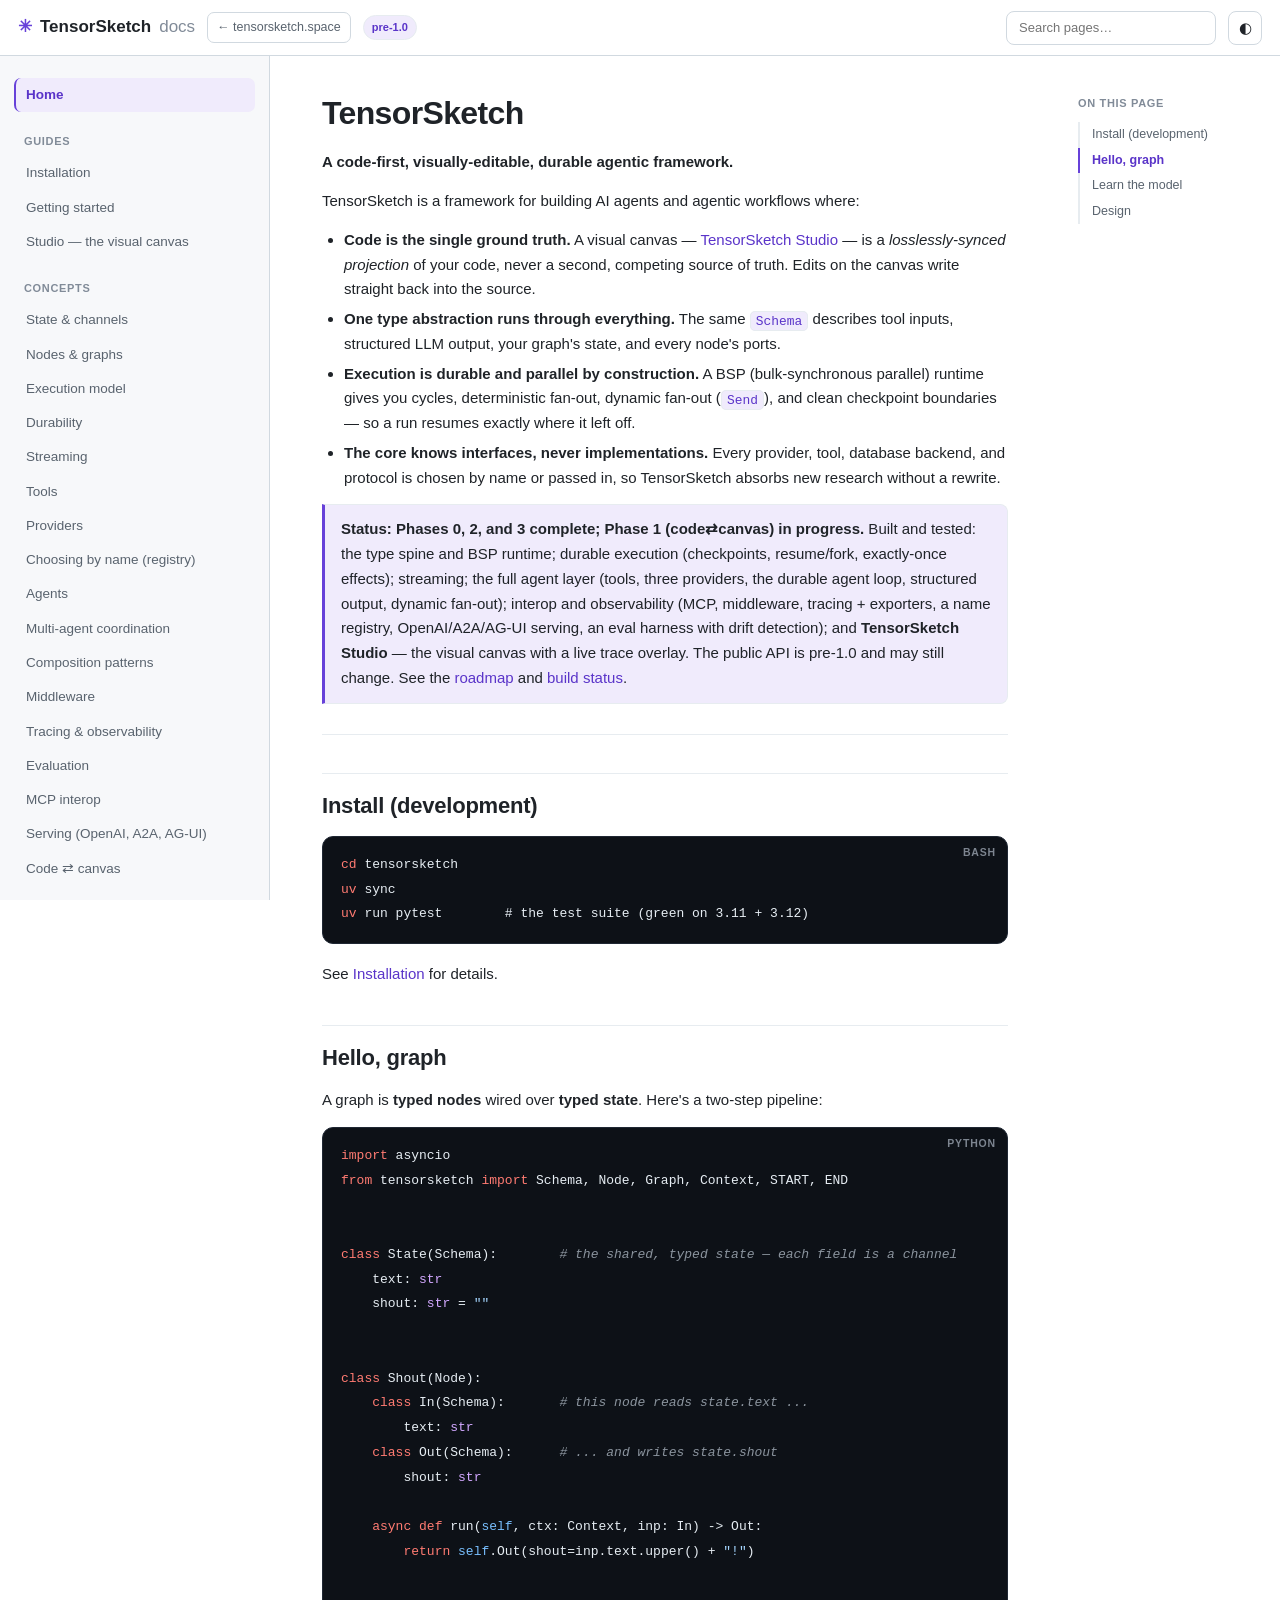
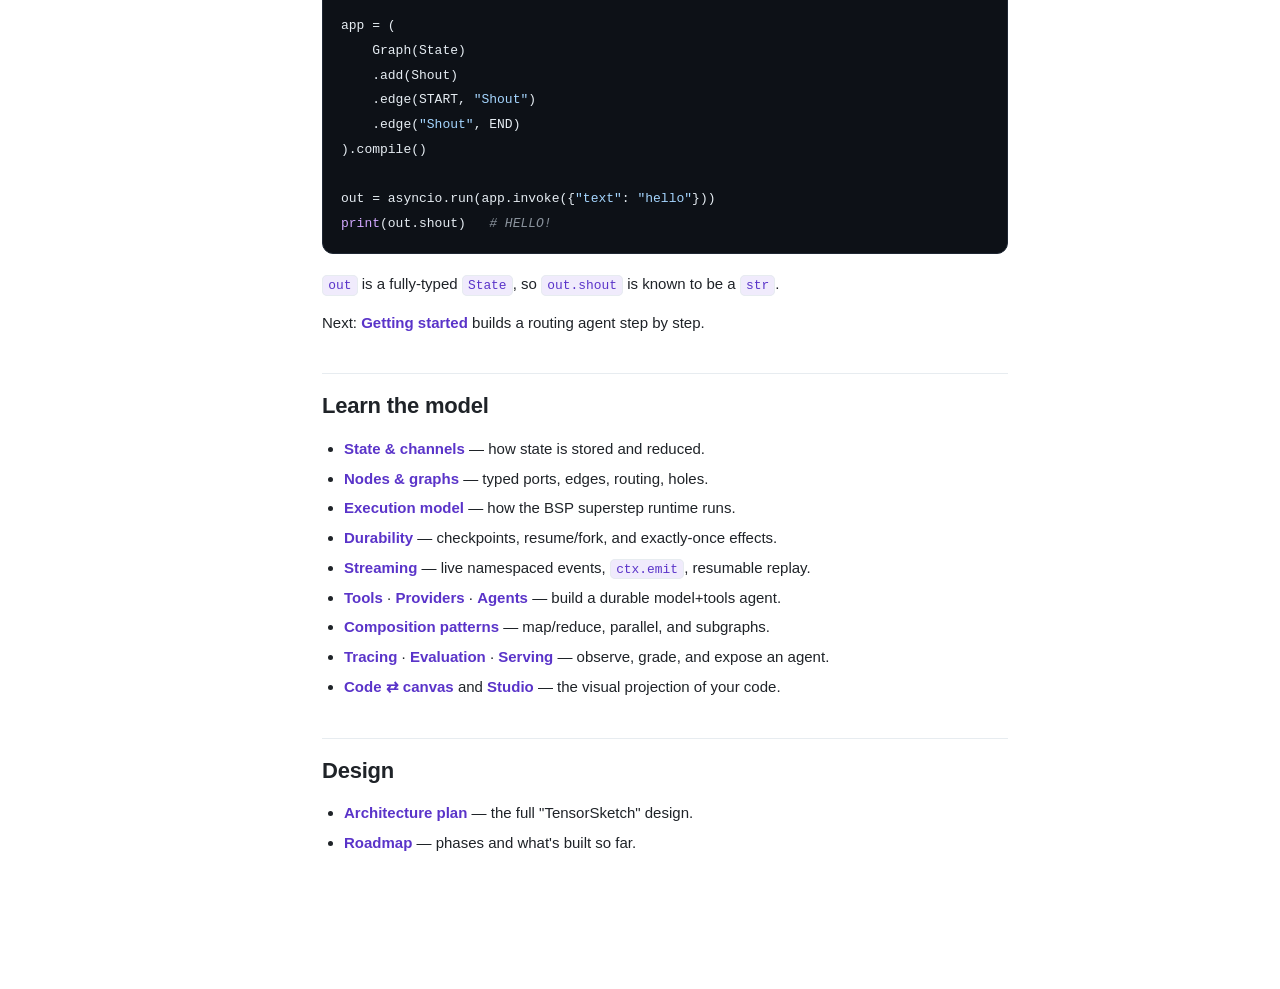
==== docs/index.html @ 0a1cb315 "Initial site for tensorsketch.space Static HTML/CSS/JS site (no build, no backend). Pages: - /      " ====
<!doctype html>
<html lang="en" data-theme="light">
<head>
<meta charset="utf-8">
<meta name="viewport" content="width=device-width, initial-scale=1">
<title>TensorSketch — Documentation</title>
<style>
:root{
  --bg:#ffffff; --fg:#1f2328; --muted:#59636e; --faint:#818b98;
  --border:#d1d9e0; --border-soft:#e7ecf0; --sidebar:#f7f8fa; --hover:#eef1f4;
  --accent:#6741d9; --accent-soft:#f0ebfc; --accent-ink:#5a34c9;
  --code-bg:#0d1117; --code-fg:#e6edf3; --sh:0 1px 2px rgba(31,35,40,.06);
  --k:#ff7b72; --s:#a5d6ff; --c:#8b949e; --n:#79c0ff; --b:#d2a8ff; --f:#d2a8ff; --p:#7ee787;
}
html[data-theme=dark]{
  --bg:#0d1117; --fg:#e6edf3; --muted:#9198a1; --faint:#7d8590;
  --border:#30363d; --border-soft:#21262d; --sidebar:#0b0e13; --hover:#161b22;
  --accent:#a371f7; --accent-soft:#1c1630; --accent-ink:#b587f7; --sh:none;
}
*{box-sizing:border-box}
html{scroll-behavior:smooth}
body{margin:0;background:var(--bg);color:var(--fg);
  font:15px/1.65 -apple-system,BlinkMacSystemFont,"Segoe UI",Roboto,Inter,Helvetica,Arial,sans-serif;
  -webkit-font-smoothing:antialiased}
a{color:var(--accent-ink);text-decoration:none}
a:hover{text-decoration:underline}

.topbar{position:sticky;top:0;z-index:30;display:flex;align-items:center;gap:12px;
  height:56px;padding:0 18px;background:var(--bg);border-bottom:1px solid var(--border)}
.brand{display:flex;align-items:center;gap:8px;font-weight:700;font-size:17px;color:var(--fg)}
.brand:hover{text-decoration:none}
.brand .logo{color:var(--accent)}
.brand-sub{color:var(--faint);font-weight:500}
.pill{font-size:11px;font-weight:600;color:var(--accent-ink);background:var(--accent-soft);
  border:1px solid var(--border-soft);padding:2px 8px;border-radius:999px}
.spacer{flex:1}
.search{width:210px;max-width:38vw;height:34px;padding:0 12px;border:1px solid var(--border);
  border-radius:8px;background:var(--bg);color:var(--fg);font-size:13px}
.search:focus{outline:none;border-color:var(--accent);box-shadow:0 0 0 3px var(--accent-soft)}
.theme,.menu{height:34px;min-width:34px;border:1px solid var(--border);border-radius:8px;
  background:var(--bg);color:var(--fg);cursor:pointer;font-size:15px}
.menu{display:none}

.layout{display:grid;grid-template-columns:270px minmax(0,1fr) 220px;
  max-width:1400px;margin:0 auto;align-items:start}
.sidebar{position:sticky;top:56px;height:calc(100vh - 56px);overflow-y:auto;
  padding:22px 14px 60px;background:var(--sidebar);border-right:1px solid var(--border)}
.nav-section{font-size:11px;font-weight:700;letter-spacing:.06em;text-transform:uppercase;
  color:var(--faint);margin:20px 10px 6px}
.nav-section:first-child{margin-top:0}
.nav-link{display:block;padding:6px 10px;border-radius:7px;color:var(--muted);
  font-size:13.5px;border-left:2px solid transparent}
.nav-link:hover{background:var(--hover);color:var(--fg);text-decoration:none}
.nav-link.active{background:var(--accent-soft);color:var(--accent-ink);font-weight:600;
  border-left-color:var(--accent)}
.nav-link.hidden{display:none}

.content{padding:38px 52px 120px;min-width:0}
.page{display:none;max-width:760px}
.page.active{display:block;animation:fade .18s ease}
@keyframes fade{from{opacity:0;transform:translateY(4px)}to{opacity:1;transform:none}}

h1{font-size:32px;line-height:1.2;letter-spacing:-.02em;margin:0 0 18px;font-weight:750}
h2{font-size:22px;margin:38px 0 12px;padding-top:14px;border-top:1px solid var(--border-soft);
  letter-spacing:-.01em;font-weight:700}
h3{font-size:17px;margin:26px 0 8px;font-weight:650}
h4{font-size:15px;margin:20px 0 6px;color:var(--muted)}
p{margin:0 0 14px}
strong{font-weight:650}
hr{border:none;border-top:1px solid var(--border-soft);margin:30px 0}
ul,ol{margin:0 0 14px;padding-left:22px}
li{margin:5px 0}
li>ul,li>ol{margin:5px 0}

:not(pre)>code{font-family:ui-monospace,SFMono-Regular,"SF Mono",Menlo,Consolas,monospace;
  font-size:.86em;background:var(--accent-soft);color:var(--accent-ink);
  padding:.12em .4em;border-radius:5px;border:1px solid var(--border-soft)}
html[data-theme=dark] :not(pre)>code{background:#1a2230;color:#c7d2fe;border-color:#30363d}

.code{position:relative;margin:0 0 18px}
.code::before{content:attr(data-lang);position:absolute;top:8px;right:12px;font-size:10.5px;
  letter-spacing:.08em;text-transform:uppercase;color:#7d8590;font-weight:600}
.code .copy{position:absolute;top:8px;right:58px;font-size:11px;color:#adbac7;background:#1c2430;
  border:1px solid #30363d;border-radius:6px;padding:3px 9px;cursor:pointer;opacity:0;transition:.15s}
.code:hover .copy{opacity:1}
.code .copy:hover{background:#26303c;color:#fff}
.code .copy.done{color:#7ee787;border-color:#238636}
pre{margin:0;background:var(--code-bg);border:1px solid #1f2733;border-radius:11px;
  padding:16px 18px;overflow:auto}
pre code{font-family:ui-monospace,SFMono-Regular,"SF Mono",Menlo,Consolas,monospace;
  font-size:13px;line-height:1.6;color:var(--code-fg)}
.tok-k{color:var(--k)}.tok-s{color:var(--s)}.tok-c{color:var(--c);font-style:italic}
.tok-n{color:var(--n)}.tok-b{color:var(--b)}.tok-f{color:var(--f)}.tok-d{color:var(--b)}
.tok-o{color:#ff7b72}.tok-cons{color:var(--n)}.tok-p{color:var(--p)}

blockquote{margin:0 0 18px;padding:12px 16px;background:var(--accent-soft);
  border:1px solid var(--border-soft);border-left:3px solid var(--accent);border-radius:0 8px 8px 0;
  color:var(--fg)}
blockquote p{margin:0}

.table-wrap{overflow-x:auto;margin:0 0 18px}
table{border-collapse:collapse;width:100%;font-size:13.5px}
th,td{border:1px solid var(--border);padding:8px 12px;text-align:left;vertical-align:top}
th{background:var(--sidebar);font-weight:650}
tbody tr:nth-child(even){background:var(--border-soft)}

figure{margin:0 0 18px}
figure img{max-width:100%;border:1px solid var(--border);border-radius:10px;box-shadow:var(--sh)}
.img-todo{display:flex;align-items:center;justify-content:center;height:150px;color:var(--faint);
  background:var(--sidebar);border:1px dashed var(--border);border-radius:10px;font-size:13px}

.toc{position:sticky;top:56px;height:calc(100vh - 56px);overflow-y:auto;padding:38px 18px 60px}
.toc-title{font-size:11px;font-weight:700;letter-spacing:.06em;text-transform:uppercase;
  color:var(--faint);margin-bottom:10px}
.toc a{display:block;padding:4px 0 4px 12px;color:var(--muted);font-size:12.5px;
  border-left:2px solid var(--border-soft);line-height:1.4}
.toc a.sub{padding-left:24px}
.toc a:hover{color:var(--fg);text-decoration:none}
.toc a.active{color:var(--accent-ink);border-left-color:var(--accent);font-weight:600}
.toc:empty::before{content:""}

.scrim{display:none;position:fixed;inset:56px 0 0;background:rgba(0,0,0,.35);z-index:20}

@media(max-width:1180px){.layout{grid-template-columns:250px minmax(0,1fr)}.toc{display:none}}
@media(max-width:820px){
  .layout{grid-template-columns:1fr}
  .menu{display:block}.search{width:150px}
  .sidebar{position:fixed;top:56px;left:0;width:280px;z-index:25;transform:translateX(-102%);
    transition:transform .2s ease}
  .sidebar.open{transform:none}
  .scrim.open{display:block}
  .content{padding:26px 22px 100px}
}
</style>
</head>
<body>
<header class="topbar">
  <button class="menu" id="menu" aria-label="Menu">☰</button>
  <a class="brand" href="#index"><span class="logo">✳</span> TensorSketch <span class="brand-sub">docs</span></a>
  <a href="/" title="Back to tensorsketch.space" style="color:var(--muted);text-decoration:none;font-size:12.5px;padding:4px 9px;border:1px solid var(--border);border-radius:7px;white-space:nowrap">← tensorsketch.space</a>
  <span class="pill">pre-1.0</span>
  <div class="spacer"></div>
  <input id="search" class="search" type="search" placeholder="Search pages…" autocomplete="off">
  <button class="theme" id="theme" aria-label="Toggle theme">◐</button>
</header>
<div class="layout">
  <nav class="sidebar" id="sidebar"><a class="nav-link" href="#index" data-page="index">Home</a>
<div class="nav-section">Guides</div>
<a class="nav-link" href="#guides-installation" data-page="guides-installation">Installation</a>
<a class="nav-link" href="#guides-getting-started" data-page="guides-getting-started">Getting started</a>
<a class="nav-link" href="#guides-studio" data-page="guides-studio">Studio — the visual canvas</a>
<div class="nav-section">Concepts</div>
<a class="nav-link" href="#concepts-state-and-channels" data-page="concepts-state-and-channels">State &amp; channels</a>
<a class="nav-link" href="#concepts-nodes-and-graphs" data-page="concepts-nodes-and-graphs">Nodes &amp; graphs</a>
<a class="nav-link" href="#concepts-execution-model" data-page="concepts-execution-model">Execution model</a>
<a class="nav-link" href="#concepts-durability" data-page="concepts-durability">Durability</a>
<a class="nav-link" href="#concepts-streaming" data-page="concepts-streaming">Streaming</a>
<a class="nav-link" href="#concepts-tools" data-page="concepts-tools">Tools</a>
<a class="nav-link" href="#concepts-providers" data-page="concepts-providers">Providers</a>
<a class="nav-link" href="#concepts-registry" data-page="concepts-registry">Choosing by name (registry)</a>
<a class="nav-link" href="#concepts-agents" data-page="concepts-agents">Agents</a>
<a class="nav-link" href="#concepts-coordination" data-page="concepts-coordination">Multi-agent coordination</a>
<a class="nav-link" href="#concepts-patterns" data-page="concepts-patterns">Composition patterns</a>
<a class="nav-link" href="#concepts-middleware" data-page="concepts-middleware">Middleware</a>
<a class="nav-link" href="#concepts-tracing" data-page="concepts-tracing">Tracing &amp; observability</a>
<a class="nav-link" href="#concepts-evaluation" data-page="concepts-evaluation">Evaluation</a>
<a class="nav-link" href="#concepts-mcp" data-page="concepts-mcp">MCP interop</a>
<a class="nav-link" href="#concepts-serving" data-page="concepts-serving">Serving (OpenAI, A2A, AG-UI)</a>
<a class="nav-link" href="#concepts-code-and-canvas" data-page="concepts-code-and-canvas">Code ⇄ canvas</a>
<div class="nav-section">Design</div>
<a class="nav-link" href="#design-framework-design" data-page="design-framework-design">Architecture plan</a>
<a class="nav-link" href="#design-roadmap" data-page="design-roadmap">Roadmap</a>
<a class="nav-link" href="#design-status" data-page="design-status">Build status &amp; backlog</a>
<a class="nav-link" href="#design-decisions" data-page="design-decisions">Decisions log</a></nav>
  <main class="content" id="content"><article class="page" id="index"><h1>TensorSketch</h1>
<p><strong>A code-first, visually-editable, durable agentic framework.</strong></p>
<p>TensorSketch is a framework for building AI agents and agentic workflows where:</p>
<ul><li><strong>Code is the single ground truth.</strong> A visual canvas — <a href="#guides-studio">TensorSketch Studio</a> — is a <em>losslessly-synced projection</em> of your code, never a second, competing source of truth. Edits on the canvas write straight back into the source.</li><li><strong>One type abstraction runs through everything.</strong> The same <code>Schema</code> describes tool inputs, structured LLM output, your graph's state, and every node's ports.</li><li><strong>Execution is durable and parallel by construction.</strong> A BSP (bulk-synchronous parallel) runtime gives you cycles, deterministic fan-out, dynamic fan-out (<code>Send</code>), and clean checkpoint boundaries — so a run resumes exactly where it left off.</li><li><strong>The core knows interfaces, never implementations.</strong> Every provider, tool, database backend, and protocol is chosen by name or passed in, so TensorSketch absorbs new research without a rewrite.</li></ul>
<blockquote><strong>Status: Phases 0, 2, and 3 complete; Phase 1 (code⇄canvas) in progress.</strong> Built and tested: the type spine and BSP runtime; durable execution (checkpoints, resume/fork, exactly-once effects); streaming; the full agent layer (tools, three providers, the durable agent loop, structured output, dynamic fan-out); interop and observability (MCP, middleware, tracing + exporters, a name registry, OpenAI/A2A/AG-UI serving, an eval harness with drift detection); and <strong>TensorSketch Studio</strong> — the visual canvas with a live trace overlay. The public API is pre-1.0 and may still change. See the <a href="#design-roadmap">roadmap</a> and <a href="#design-status">build status</a>.</blockquote>
<hr>
<h2 id="index--install-development">Install (development)</h2>
<div class="code" data-lang="bash"><button class="copy">Copy</button><pre><code class="lang-bash">cd tensorsketch
uv sync
uv run pytest        # the test suite (green on 3.11 + 3.12)</code></pre></div>
<p>See <a href="#guides-installation">Installation</a> for details.</p>
<h2 id="index--hello-graph">Hello, graph</h2>
<p>A graph is <strong>typed nodes</strong> wired over <strong>typed state</strong>. Here's a two-step pipeline:</p>
<div class="code" data-lang="python"><button class="copy">Copy</button><pre><code class="lang-python">import asyncio
from tensorsketch import Schema, Node, Graph, Context, START, END


class State(Schema):        # the shared, typed state — each field is a channel
    text: str
    shout: str = &quot;&quot;


class Shout(Node):
    class In(Schema):       # this node reads state.text ...
        text: str
    class Out(Schema):      # ... and writes state.shout
        shout: str

    async def run(self, ctx: Context, inp: In) -&gt; Out:
        return self.Out(shout=inp.text.upper() + &quot;!&quot;)


app = (
    Graph(State)
    .add(Shout)
    .edge(START, &quot;Shout&quot;)
    .edge(&quot;Shout&quot;, END)
).compile()

out = asyncio.run(app.invoke({&quot;text&quot;: &quot;hello&quot;}))
print(out.shout)   # HELLO!</code></pre></div>
<p><code>out</code> is a fully-typed <code>State</code>, so <code>out.shout</code> is known to be a <code>str</code>.</p>
<p>Next: <strong><a href="#guides-getting-started">Getting started</a></strong> builds a routing agent step by step.</p>
<h2 id="index--learn-the-model">Learn the model</h2>
<ul><li><strong><a href="#concepts-state-and-channels">State &amp; channels</a></strong> — how state is stored and reduced.</li><li><strong><a href="#concepts-nodes-and-graphs">Nodes &amp; graphs</a></strong> — typed ports, edges, routing, holes.</li><li><strong><a href="#concepts-execution-model">Execution model</a></strong> — how the BSP superstep runtime runs.</li><li><strong><a href="#concepts-durability">Durability</a></strong> — checkpoints, resume/fork, and exactly-once effects.</li><li><strong><a href="#concepts-streaming">Streaming</a></strong> — live namespaced events, <code>ctx.emit</code>, resumable replay.</li><li><strong><a href="#concepts-tools">Tools</a></strong> · <strong><a href="#concepts-providers">Providers</a></strong> · <strong><a href="#concepts-agents">Agents</a></strong> — build a durable model+tools agent.</li><li><strong><a href="#concepts-patterns">Composition patterns</a></strong> — map/reduce, parallel, and subgraphs.</li><li><strong><a href="#concepts-tracing">Tracing</a></strong> · <strong><a href="#concepts-evaluation">Evaluation</a></strong> · <strong><a href="#concepts-serving">Serving</a></strong> — observe, grade, and expose an agent.</li><li><strong><a href="#concepts-code-and-canvas">Code ⇄ canvas</a></strong> and <strong><a href="#guides-studio">Studio</a></strong> — the visual projection of your code.</li></ul>
<h2 id="index--design">Design</h2>
<ul><li><strong><a href="#design-framework-design">Architecture plan</a></strong> — the full "TensorSketch" design.</li><li><strong><a href="#design-roadmap">Roadmap</a></strong> — phases and what's built so far.</li></ul></article>
<article class="page" id="guides-installation" hidden><h1>Installation</h1>
<blockquote>TensorSketch is pre-1.0 and not yet published to PyPI; install from the source tree. The public API may still change between minor versions.</blockquote>
<h2 id="guides-installation--requirements">Requirements</h2>
<ul><li><strong>Python 3.11+</strong> (the runtime uses <code>asyncio.TaskGroup</code> and modern typing).</li><li><strong><a href="https://docs.astral.sh/uv/" target="_blank" rel="noopener">uv</a></strong> for environment and dependency management.</li></ul>
<h2 id="guides-installation--set-up-the-environment">Set up the environment</h2>
<div class="code" data-lang="bash"><button class="copy">Copy</button><pre><code class="lang-bash">cd tensorsketch
uv sync</code></pre></div>
<p>This creates a virtual environment in <code>.venv/</code> and installs TensorSketch (editable) plus the dev tools. The core has only two runtime dependencies — <strong>pydantic</strong> and <strong>typing-extensions</strong> — by design: providers, protocols, and storage backends are optional packages, so installing TensorSketch never pulls in an LLM SDK or a database driver.</p>
<h3 id="guides-installation--optional-extras">Optional extras</h3>
<p>Everything third-party is opt-in — install only what you use. <code>import tensorsketch</code> never pulls in an LLM SDK, a database driver, or a web framework unless you ask for it.</p>
<div class='table-wrap'><table><thead><tr><th>Extra</th><th>Installs</th><th>Enables</th></tr></thead><tbody><tr><td><code>anthropic</code> · <code>openai</code> · <code>google</code></td><td>the provider SDK</td><td>that model provider (<code>import tensorsketch</code> stays SDK-free)</td></tr><tr><td><code>postgres</code> · <code>redis</code></td><td>psycopg 3 · redis-py</td><td>a bring-your-own-database <code>Backend</code></td></tr><tr><td><code>canvas</code></td><td>libcst</td><td>code⇄canvas extraction/write-back and <strong>Studio</strong></td></tr><tr><td><code>mcp</code></td><td>the MCP SDK</td><td>consume/expose tools over Model Context Protocol</td></tr><tr><td><code>otel</code></td><td>opentelemetry-sdk</td><td>export traces to OpenTelemetry</td></tr><tr><td><code>serve</code></td><td>starlette + httpx</td><td>serve an agent over OpenAI / A2A / AG-UI</td></tr></tbody></table></div>
<div class="code" data-lang="bash"><button class="copy">Copy</button><pre><code class="lang-bash">uv sync --extra anthropic --extra canvas --extra serve
# or, as a dependency:  pip install &quot;tensorsketch-core[anthropic,canvas,serve]&quot;</code></pre></div>
<h2 id="guides-installation--verify">Verify</h2>
<div class="code" data-lang="bash"><button class="copy">Copy</button><pre><code class="lang-bash">uv run pytest            # the test suite
uv run python examples/support_router.py
uv run python examples/counting_loop.py</code></pre></div>
<h2 id="guides-installation--development-commands">Development commands</h2>
<div class="code" data-lang="bash"><button class="copy">Copy</button><pre><code class="lang-bash">uv run ruff check src tests examples benchmarks   # lint
uv run ruff format src tests examples benchmarks   # format
uv run mypy                                        # strict type-check (src + tests)
uv run pytest                                      # tests
uv run python benchmarks/bench.py                  # micro-benchmarks</code></pre></div>
<p>Or use the <code>Makefile</code>:</p>
<div class="code" data-lang="bash"><button class="copy">Copy</button><pre><code class="lang-bash">make check    # lint · format check · strict types · tests (exactly what CI runs)
make bench    # micro-benchmarks</code></pre></div>
<p>The project is configured for <strong>strict</strong> mypy and a broad ruff ruleset — TensorSketch aims for zero-compromise, fully-typed code. CI (GitHub Actions) runs <code>make check</code> on Python 3.11 and 3.12.</p></article>
<article class="page" id="guides-getting-started" hidden><h1>Getting started</h1>
<p>This guide builds a small <strong>support router</strong>: it classifies a user's query and routes it to a specialist. Along the way you'll meet the core of TensorSketch's authoring API — typed state, typed nodes, sequential and conditional edges, and running a graph.</p>
<p>The finished example lives at <a href="../../examples/support_router.py" target="_blank" rel="noopener"><code>examples/support_router.py</code></a>.</p>
<h2 id="guides-getting-started--1-define-the-state">1. Define the state</h2>
<p>A graph has one <strong>state Schema</strong>. Every field is a <em>channel</em> the runtime stores and updates.</p>
<div class="code" data-lang="python"><button class="copy">Copy</button><pre><code class="lang-python">from typing import Literal
from tensorsketch import Schema

Intent = Literal[&quot;billing&quot;, &quot;tech&quot;, &quot;other&quot;]

class Support(Schema):
    query: str
    intent: Intent = &quot;other&quot;
    answer: str = &quot;&quot;</code></pre></div>
<p><code>query</code> is required (the caller provides it); <code>intent</code> and <code>answer</code> have defaults, so they start populated and get overwritten as the graph runs.</p>
<h2 id="guides-getting-started--2-write-typed-nodes">2. Write typed nodes</h2>
<p>A <code>Node</code> declares an <strong><code>In</code></strong> Schema (the state fields it reads) and an <strong><code>Out</code></strong> Schema (the fields it writes). The body is ordinary async code — TensorSketch never looks inside it.</p>
<div class="code" data-lang="python"><button class="copy">Copy</button><pre><code class="lang-python">from tensorsketch import Node, Context

class Classify(Node):
    class In(Schema):
        query: str
    class Out(Schema):
        intent: Intent

    async def run(self, ctx: Context, inp: In) -&gt; Out:
        q = inp.query.lower()
        if any(w in q for w in (&quot;refund&quot;, &quot;charge&quot;, &quot;invoice&quot;)):
            return self.Out(intent=&quot;billing&quot;)
        if any(w in q for w in (&quot;error&quot;, &quot;crash&quot;, &quot;bug&quot;)):
            return self.Out(intent=&quot;tech&quot;)
        return self.Out(intent=&quot;other&quot;)</code></pre></div>
<p>Add specialist nodes the same way — <code>Billing</code>, <code>Tech</code>, and <code>Fallback</code>, each reading <code>query</code> and writing <code>answer</code>. (In a real agent, these bodies would call an LLM or a tool; the graph would look identical.)</p>
<h3 id="guides-getting-started--don-t-have-the-body-yet-leave-a-typed-hole">Don't have the body yet? Leave a typed hole</h3>
<p>You can declare a node's interface and defer its body:</p>
<div class="code" data-lang="python"><button class="copy">Copy</button><pre><code class="lang-python">from tensorsketch import Hole

class Billing(Node):
    class In(Schema):
        query: str
    class Out(Schema):
        answer: str

    async def run(self, ctx: Context, inp: In) -&gt; Out:
        raise Hole(&quot;Answer billing questions using the KB tool&quot;)</code></pre></div>
<p>The graph still compiles and type-checks; running it will stop at the hole. <code>Hole</code> is a greppable, type-checked marker for "this node needs code" — later phases turn that description into a real body.</p>
<h2 id="guides-getting-started--3-wire-the-graph">3. Wire the graph</h2>
<p>Add nodes, set the entry with <code>START</code>, and connect edges. Use <code>conditional</code> to route dynamically based on state:</p>
<div class="code" data-lang="python"><button class="copy">Copy</button><pre><code class="lang-python">from tensorsketch import Graph, START, END

def route(state: Support) -&gt; str:
    return {&quot;billing&quot;: &quot;Billing&quot;, &quot;tech&quot;: &quot;Tech&quot;}.get(state.intent, &quot;Fallback&quot;)

app = (
    Graph(Support)
    .add(Classify).add(Billing).add(Tech).add(Fallback)
    .edge(START, &quot;Classify&quot;)
    .conditional(&quot;Classify&quot;, route)
    .edge(&quot;Billing&quot;, END).edge(&quot;Tech&quot;, END).edge(&quot;Fallback&quot;, END)
).compile()</code></pre></div>
<p><code>compile()</code> validates the whole graph: every port maps to a real state field of a compatible type, and every edge points at a real node. Mistakes are caught here, before anything runs.</p>
<h2 id="guides-getting-started--4-run-it">4. Run it</h2>
<div class="code" data-lang="python"><button class="copy">Copy</button><pre><code class="lang-python">import asyncio

out = asyncio.run(app.invoke({&quot;query&quot;: &quot;I&#x27;d like a refund on my invoice&quot;}))
print(out.intent)   # billing
print(out.answer)   # [Billing] Looking into your billing question: ...</code></pre></div>
<p><code>invoke</code> seeds the state with your input, runs the graph to completion, and returns the final <code>Support</code> state — fully typed, so your editor knows <code>out.intent</code> and <code>out.answer</code>.</p>
<h2 id="guides-getting-started--where-to-go-next">Where to go next</h2>
<ul><li><strong><a href="#concepts-state-and-channels">State &amp; channels</a></strong> — accumulate values with reducers.</li><li><strong><a href="#concepts-nodes-and-graphs">Nodes &amp; graphs</a></strong> — fan-out, joins, and holes in depth.</li><li><strong><a href="#concepts-execution-model">Execution model</a></strong> — how supersteps actually run.</li></ul></article>
<article class="page" id="guides-studio" hidden><h1>Studio — the visual canvas</h1>
<p>TensorSketch Studio is the <strong>visual projection of your code</strong>. It renders the graph a source file defines and writes edits straight back into that file. There's no separate diagram to keep in sync: the code is the source of truth, and the canvas is a lossless view of it.</p>
<p><figure><img alt="TensorSketch Studio rendering a support-router graph" src="[data-uri]"></figure></p>
<blockquote><em>A support router: <code>start → Classify</code>, a <code>route</code> conditional fanning out to <code>Billing</code> / <code>Tech</code> / <code>Fallback</code>, each converging on <code>end</code> — hand-drawn boxes, typed ports, dashed conditional arrows labelled with their routing key.</em></blockquote>
<h2 id="guides-studio--launch-it">Launch it</h2>
<p>The Studio ships with the <code>canvas</code> extra (it's authoring-time tooling, kept out of the runtime):</p>
<div class="code" data-lang="bash"><button class="copy">Copy</button><pre><code class="lang-bash">pip install tensorsketch-core[canvas]
python -m tensorsketch.canvas examples/support_router.py
# → TensorSketch Studio → http://127.0.0.1:8765   (editing examples/support_router.py)</code></pre></div>
<p>Open the printed URL. The little bridge is stdlib-only and binds to localhost — it's a developer tool, not a service. It holds <strong>no state of its own</strong>: every load re-reads the file, every edit re-writes it.</p>
<h2 id="guides-studio--what-you-see">What you see</h2>
<ul><li><strong>Nodes</strong> as hand-drawn boxes — the node's name, its typed <strong>In</strong> ports (green, left) and <strong>Out</strong> ports (violet, right). A node whose body is an unfilled <code>Hole</code> is tinted and dashed with a <em>needs code</em> tag; the toolbar counts how many nodes still need code <strong>across the whole project</strong> — click it to list every hole (file, node, and its <code>Hole</code> message).</li><li><strong><code>start</code> / <code>end</code></strong> as pills.</li><li><strong>Edges</strong> — solid arrows for sequential edges; dashed blue arrows for conditional routes, labelled with the routing function and key (e.g. <code>route: billing</code>). A dynamic conditional with no static mapping shows a short <code>route → ?</code> stub, because its targets are decided at runtime.</li></ul>
<p>The layout is computed automatically (a layered DAG), so the graph is readable without manual arranging.</p>
<h2 id="guides-studio--edit-the-graph">Edit the graph</h2>
<p>Every edit changes the <strong>wiring</strong> — never a node body — and is written back immediately by the <a href="#concepts-code-and-canvas">code⇄canvas engine</a>:</p>
<ul><li><strong>Create a node</strong> — click <strong>+ node</strong>, give it a name and (optionally) <code>In</code> / <code>Out</code> ports like <code>query: str, context: str</code>. Studio writes an idiomatic <code>class X(Node)</code> stub — a typed <a href="#guides-getting-started">hole</a> — into your file and drops the node on the canvas, unwired. Fill its body in code; drag from its right edge to connect it.</li><li><strong>Wire two nodes</strong> — drag from a node's right edge onto another node. A sequential edge is added and the file is updated.</li><li><strong>Move a node</strong> — drag the node's body to arrange it. Position is presentation, not part of the graph, so it's saved to a sidecar (<code>‹file›.py.layout.json</code>) next to your code — never in it. A node you haven't moved uses the automatic layout; drop the sidecar and you lose only the arrangement.</li><li><strong>Delete an edge</strong> — click the arrow to select it, then press &lt;kbd&gt;⌫&lt;/kbd&gt; / &lt;kbd&gt;Delete&lt;/kbd&gt;.</li><li><strong>Pan / zoom</strong> — drag the background; scroll to zoom; <em>reset view</em> reframes.</li></ul>
<p>After each edit the canvas resyncs from the <strong>re-extracted</strong> code — so what you see is always exactly what the file now says. Node bodies, imports, and comments are preserved untouched; only the graph definition is rewritten, and it's rewritten in the <strong>same authoring style you used</strong> (fluent chain, statement-style calls, or the <code>&gt;&gt;</code> operators) rather than collapsing to one form.</p>
<h2 id="guides-studio--live-trace-overlay">Live trace overlay</h2>
<p>Click <strong>▶ live</strong> in the toolbar to watch a run light up on the graph — each node ringed by its status (green ok / red error) with a badge showing <strong>latency · cost · call count</strong>. It's the same code⇄canvas idea applied to observability: a <strong>read-only projection</strong> of the run's spans onto the nodes.</p>
<p>This works <em>without</em> Studio holding any run state — which is the whole point of a stateless framework. Your agent runs in its <strong>own</strong> process and ships each finished span to the bridge; Studio just polls and paints, the way Grafana reads your metrics. Wire it with the trace fan-out:</p>
<div class="code" data-lang="python"><button class="copy">Copy</button><pre><code class="lang-python">from tensorsketch import MultiTracer, InMemoryTracer
from tensorsketch.observability.export import http_span_sink

tracer = MultiTracer(
    InMemoryTracer(),                                   # keep the trace for yourself, and…
    http_span_sink(&quot;http://127.0.0.1:8765/api/trace&quot;),  # …feed the Studio overlay
)
await agent.invoke(inputs, tracer=tracer)               # nodes light up as spans arrive</code></pre></div>
<p>The bridge buffers spans <strong>in memory only</strong> (a bounded live tail, gone when it stops) — the trace's real home is whatever exporter you sent it to. The sink delivers on a background thread and drops silently if Studio isn't running, so it never slows or breaks the run. Statelessness holds: Studio <em>reads</em> your code and <em>reads</em> your telemetry, and owns neither.</p>
<h2 id="guides-studio--just-the-aesthetic">Just the aesthetic</h2>
<p>The look — hand-drawn shapes, muted ink, a calm canvas — is borrowed from Excalidraw. Everything else is TensorSketch: the blocks are typed nodes with real ports, the arrows are typed edges, and every gesture round-trips through your code.</p>
<h2 id="guides-studio--scope">Scope</h2>
<p>Today the Studio renders any graph, creates nodes from a palette, moves them (positions persist in a sidecar), adds/removes edges, and surfaces holes across the project — all through the round-trip, and every rewrite preserves your authoring style (fluent / statement / <code>&gt;&gt;</code>). That completes the code⇄canvas engine; see the <a href="#design-roadmap">roadmap</a> for what's next.</p></article>
<article class="page" id="concepts-state-and-channels" hidden><h1>State &amp; channels</h1>
<p>A TensorSketch graph has one piece of <strong>state</strong>, described by a <code>Schema</code>. But that state is not a plain dictionary — under the hood, <strong>each field is a channel</strong>. A channel owns one value and knows how to <em>fold in</em> new writes via a <strong>reducer</strong>. This is the mechanism that makes parallel execution well-defined: when several nodes write in the same step, the reducer decides how their writes combine.</p>
<h2 id="concepts-state-and-channels--declaring-state">Declaring state</h2>
<div class="code" data-lang="python"><button class="copy">Copy</button><pre><code class="lang-python">from operator import add
from typing import Annotated
from tensorsketch import Schema, Reducer, Topic

class State(Schema):
    answer: str                                    # LastValue (the default)
    scratch: Annotated[list[str], Reducer(add)]    # accumulate concurrent + successive writes
    events: Annotated[list[str], Topic()]          # pub/sub append
    count: int = 0                                  # default → the channel starts at 0</code></pre></div>
<p>The field's annotation picks its channel. No annotation → <code>LastValue</code>. A <code>Reducer(op)</code> or <code>Topic()</code> marker in <code>Annotated[...]</code> selects a reducing channel.</p>
<h2 id="concepts-state-and-channels--the-channel-types">The channel types</h2>
<h3 id="concepts-state-and-channels--lastvalue-keep-the-most-recent-write-default"><code>LastValue</code> — keep the most recent write (default)</h3>
<p>Holds a single value; reading before any write raises <code>EmptyChannelError</code>. <strong>It rejects two writes in the same superstep</strong>, because the result would depend on scheduling order:</p>
<div class="code" data-lang="python"><button class="copy">Copy</button><pre><code class="lang-python"># If NodeA and NodeB both write `answer` in the same step:
# InvalidUpdateError: LastValue channel received 2 writes in one superstep;
#                     give this field a reducer to combine concurrent writes</code></pre></div>
<p>That error is a feature — it turns a hidden race into a loud, early failure. If concurrent writes are intended, use a reducer.</p>
<h3 id="concepts-state-and-channels--binaryoperatoraggregate-fold-with-an-operator"><code>BinaryOperatorAggregate</code> — fold with an operator</h3>
<p>Selected by <code>Annotated[T, Reducer(op)]</code>. The first write seeds the value; every later write (this step or a future one) is folded in as <code>value = op(value, update)</code>:</p>
<div class="code" data-lang="python"><button class="copy">Copy</button><pre><code class="lang-python">total: Annotated[int, Reducer(add)]          # sums every write, across the whole run
scratch: Annotated[list[str], Reducer(add)]  # list + list = concatenation → accumulate</code></pre></div>
<p>This is how a fan-in join collects results from parallel branches, and how a loop accumulates a log across iterations.</p>
<h3 id="concepts-state-and-channels--topic-a-stream-of-items"><code>Topic</code> — a stream of items</h3>
<p>Selected by <code>Annotated[list[T], Topic()]</code>. Each write is a list that gets <strong>concatenated</strong> into one growing list (so a node whose <code>Out</code> field is <code>list[str]</code> writes a small list, and it's appended). Reads return the whole list. With <code>Topic(accumulate=False)</code> it holds only the current step's writes (useful for one-shot fan-out payloads). A <code>Topic</code> is always "set" — it reads as <code>[]</code> before any write.</p>
<h2 id="concepts-state-and-channels--how-writes-become-updates">How writes become updates</h2>
<p>A node returns an <code>Out</code> instance; each <code>Out</code> field is written to the state channel of the same name. Within a superstep, writes are collected but <strong>not visible</strong> — they are applied together at the <strong>barrier</strong> at the end of the step, each through its channel's reducer. So every node in a step reads a consistent snapshot and can't see a sibling's mid-step write. (See the <a href="#concepts-execution-model">execution model</a>.)</p>
<h2 id="concepts-state-and-channels--seeding-and-reading-state">Seeding and reading state</h2>
<ul><li><strong>Seeding:</strong> <code>invoke(input)</code> writes your input into the matching channels. First, any state field with a default initializes its <code>LastValue</code> channel — so <code>count: int = 0</code> really starts at <code>0</code> — and then your input is applied on top.</li><li><strong>Reading back:</strong> when the graph settles, every set channel is read into a validated state instance and returned from <code>invoke</code>.</li></ul>
<h2 id="concepts-state-and-channels--roadmap">Roadmap</h2>
<p>Channels are also the natural checkpoint unit: a durable journal (a later phase) snapshots channel values at each barrier so a run can resume — or fork — from any superstep. Custom channel types register as plugins.</p></article>
<article class="page" id="concepts-nodes-and-graphs" hidden><h1>Nodes &amp; graphs</h1>
<p>A TensorSketch program is <strong>typed nodes</strong> wired over <strong>typed state</strong>. This page covers the authoring API in depth: ports, edges, routing, fan-out/fan-in, and holes.</p>
<h2 id="concepts-nodes-and-graphs--nodes-typed-ports-opaque-bodies">Nodes: typed ports, opaque bodies</h2>
<p>A <code>Node</code> declares two nested Schemas and one method:</p>
<div class="code" data-lang="python"><button class="copy">Copy</button><pre><code class="lang-python">from tensorsketch import Node, Schema, Context

class Classify(Node):
    class In(Schema):        # input ports  = state fields this node READS
        query: str
    class Out(Schema):       # output ports = state fields this node WRITES
        intent: str

    async def run(self, ctx: Context, inp: In) -&gt; Out:
        ...                  # opaque body: LLM calls, tools, parsing — anything async
        return self.Out(intent=&quot;billing&quot;)</code></pre></div>
<p>The split is deliberate and is the heart of TensorSketch's design:</p>
<ul><li><strong>The interface (<code>In</code>/<code>Out</code>) is transparent.</strong> It's what the compiler type-checks, what the canvas will draw, and what natural-language generation will target.</li><li><strong>The body (<code>run</code>) is opaque.</strong> TensorSketch never introspects it. You get the full power of the host language inside a node without giving up a statically-inspectable graph.</li></ul>
<p>A node's ports are <strong>slices of the graph's state</strong>: an <code>In</code> field named <code>query</code> reads <code>state.query</code>; an <code>Out</code> field named <code>intent</code> writes <code>state.intent</code>. The field types must be compatible with the state's — checked at <code>compile()</code>.</p>
<h3 id="concepts-nodes-and-graphs--node-names">Node names</h3>
<p>A node's default name is its class name. Override it when adding:</p>
<div class="code" data-lang="python"><button class="copy">Copy</button><pre><code class="lang-python">g.add(Classify)                 # name = &quot;Classify&quot;
g.add(Classify, name=&quot;Triage&quot;)  # name = &quot;Triage&quot;</code></pre></div>
<h2 id="concepts-nodes-and-graphs--graphs-wiring-nodes-over-state">Graphs: wiring nodes over state</h2>
<p><code>Graph(StateSchema)</code> is a fluent builder. Every method returns the graph, so wiring chains:</p>
<div class="code" data-lang="python"><button class="copy">Copy</button><pre><code class="lang-python">from tensorsketch import Graph, START, END

app = (
    Graph(State)
    .add(Classify).add(Billing).add(Tech)
    .edge(START, &quot;Classify&quot;)                # entry
    .conditional(&quot;Classify&quot;, route)         # dynamic routing out of Classify
    .edge(&quot;Billing&quot;, END).edge(&quot;Tech&quot;, END) # terminals
).compile()</code></pre></div>
<h3 id="concepts-nodes-and-graphs--edges">Edges</h3>
<ul><li><strong><code>edge(src, dst)</code></strong> — a sequential edge: after <code>src</code> runs, <code>dst</code> runs.</li><li><strong><code>edge(START, x)</code></strong> — sets the entry node. (<code>entry(&quot;x&quot;)</code> is a synonym.)</li><li><strong><code>edge(x, END)</code></strong> — marks <code>x</code> as terminal along that path.</li><li><strong>Fan-out:</strong> add several edges from one node (<code>edge(&quot;A&quot;, &quot;B&quot;)</code>, <code>edge(&quot;A&quot;, &quot;C&quot;)</code>) and both run — in parallel, in the next superstep.</li><li><strong>Fan-in / join:</strong> point several nodes at one (<code>edge(&quot;B&quot;, &quot;D&quot;)</code>, <code>edge(&quot;C&quot;, &quot;D&quot;)</code>). When B and C finish together, D runs once, reading their merged writes. Give the joined field a reducer so both writes combine instead of colliding.</li></ul>
<h3 id="concepts-nodes-and-graphs--conditional-edges-routing">Conditional edges (routing)</h3>
<p><code>conditional(src, path, mapping=None)</code> routes dynamically. <code>path</code> receives the current state and returns the next node name — or a list of names for dynamic fan-out, or <code>END</code> to stop:</p>
<div class="code" data-lang="python"><button class="copy">Copy</button><pre><code class="lang-python">def route(state: State) -&gt; str:
    return &quot;Billing&quot; if state.intent == &quot;billing&quot; else &quot;Tech&quot;

g.conditional(&quot;Classify&quot;, route)</code></pre></div>
<p>With a <code>mapping</code>, <code>path</code> can return short keys that are looked up:</p>
<div class="code" data-lang="python"><button class="copy">Copy</button><pre><code class="lang-python">g.conditional(&quot;Classify&quot;, lambda s: s.intent, {&quot;billing&quot;: &quot;Billing&quot;, &quot;tech&quot;: &quot;Tech&quot;})</code></pre></div>
<p>A node may have <strong>either</strong> static edges <strong>or</strong> a conditional edge, not both — <code>compile()</code> enforces this so a node's successors have one clear source.</p>
<p><code>router(src, path, mapping=None)</code> is the same thing under an intent-revealing name — reach for it when the point is "pick where to go next," and especially for the dynamic fan-out below.</p>
<h3 id="concepts-nodes-and-graphs--dynamic-fan-out-with-send">Dynamic fan-out with <code>Send</code></h3>
<p>A conditional returning a <em>list of node names</em> fans out to those (distinct) nodes. To instead run <strong>the same node many times, each on its own input</strong>, return a list of <strong><code>Send</code>s</strong>. The engine schedules one instance per <code>Send</code> — each its own superstep task with its own payload — and they all merge at the next barrier. This is a graph-level <strong>map/reduce</strong>:</p>
<div class="code" data-lang="python"><button class="copy">Copy</button><pre><code class="lang-python">from tensorsketch import Send

class State(Schema):
    numbers: list[int] = []
    n: int = 0                                    # per-worker input slot
    squares: Annotated[list[int], Reducer(add)] = []   # workers merge here
    total: int = 0

g.router(&quot;Split&quot;, lambda s: [Send(&quot;Square&quot;, {&quot;n&quot;: x}) for x in s.numbers])
g.edge(&quot;Square&quot;, &quot;Total&quot;)                         # every worker converges on one Total (deduped)</code></pre></div>
<ul><li>The <strong>payload</strong> provides the worker's <code>In</code> fields; any field it omits still reads from shared state. (So the payload keys are ordinary state fields — a <code>Send</code> just overrides them for <em>that</em> instance.) A <code>Schema</code> works too: <code>Send(&quot;Square&quot;, State.In(...))</code>.</li><li>Workers must write an <strong>aggregating channel</strong> — a <code>Reducer</code> or <code>Topic</code> — so their results merge at the barrier instead of overwriting one another. A downstream node then reads the merged value.</li><li>Fan-out is <strong>durable</strong>: each instance journals its <code>ctx.step</code> effects under a distinct key, so a crash mid-fan-out resumes and replays completed workers exactly once.</li></ul>
<p>This is the <em>graph-level</em> counterpart to <a href="#concepts-patterns"><code>gather_map</code></a> (which fans out inside one node's body). Reach for <code>Send</code> when each unit should be its own node/superstep — visible in the trace, checkpointed, and individually durable.</p>
<h3 id="concepts-nodes-and-graphs--loops">Loops</h3>
<p><code>loop(node, until, *, exit=END)</code> repeats a node until a predicate holds, then continues — sugar over a self-conditional (<code>node → node</code> while <code>not until(state)</code>, else <code>→ exit</code>):</p>
<div class="code" data-lang="python"><button class="copy">Copy</button><pre><code class="lang-python">g.edge(START, &quot;Refine&quot;).loop(&quot;Refine&quot;, until=lambda s: s.score &gt;= 0.9)</code></pre></div>
<p>Wire the entry separately; <code>loop</code> adds only the repeat/exit branch. The <code>invoke(max_steps=...)</code> recursion limit still bounds a runaway loop.</p>
<h2 id="concepts-nodes-and-graphs--the-wiring-surface">The <code>&gt;&gt;</code> wiring surface</h2>
<p>For wiring that reads like the diagram it describes, <code>Graph.nodes(...)</code> hands back a <strong>handle</strong> per node, and the handles overload <code>&gt;&gt;</code>:</p>
<div class="code" data-lang="python"><button class="copy">Copy</button><pre><code class="lang-python">from tensorsketch import Graph, Router, START, END

g = Graph(Support)
classify, billing, tech = g.nodes(Classify, Billing, Tech)

START &gt;&gt; classify                                       # entry
classify &gt;&gt; Router(route, billing=billing, tech=tech)   # conditional fan-out
billing &gt;&gt; END                                          # terminate a branch
tech &gt;&gt; END

app = g.compile()</code></pre></div>
<p>The operators just call <code>.add</code>/<code>.edge</code>/<code>.conditional</code> underneath, so this is <strong>pure sugar</strong> — the compiled graph is identical to the fluent form, and it round-trips through the code⇄canvas engine the same way. The shapes:</p>
<div class='table-wrap'><table><thead><tr><th>Expression</th><th>Meaning</th></tr></thead><tbody><tr><td><code>a &gt;&gt; b</code></td><td>sequential edge <code>a → b</code></td></tr><tr><td><code>a &gt;&gt; [b, c]</code></td><td>fan-out (two sequential edges)</td></tr><tr><td><code>START &gt;&gt; a</code></td><td>set the entry node</td></tr><tr><td><code>a &gt;&gt; END</code></td><td>terminate the branch out of <code>a</code></td></tr><tr><td><code>a &gt;&gt; Router(fn)</code></td><td>dynamic conditional (targets decided at runtime)</td></tr><tr><td><code>a &gt;&gt; Router(fn, {&quot;k&quot;: b})</code> / <code>Router(fn, k=b)</code></td><td>mapped conditional</td></tr></tbody></table></div>
<p><code>a &gt;&gt; b &gt;&gt; c</code> chains left to right (each <code>&gt;&gt;</code> returns its right operand). <code>g[&quot;Name&quot;]</code> gives a handle for a node you already added, so you can mix styles. Pick whichever reads best — the <a href="#graphs-wiring-nodes-over-state">fluent builder</a>, statement-by-statement calls, or <code>&gt;&gt;</code>; all three compile to the same graph and extract to the same canvas.</p>
<h2 id="concepts-nodes-and-graphs--holes-declare-the-interface-defer-the-body">Holes: declare the interface, defer the body</h2>
<p>Raise <code>Hole</code> to mark a node as "needs code" while keeping its typed interface:</p>
<div class="code" data-lang="python"><button class="copy">Copy</button><pre><code class="lang-python">from tensorsketch import Hole

class BillingAgent(Node):
    class In(Schema):  query: str
    class Out(Schema): answer: str

    async def run(self, ctx: Context, inp: In) -&gt; Out:
        raise Hole(&quot;Answer billing questions using the KB tool&quot;)</code></pre></div>
<p>The graph compiles and type-checks; running reaches the hole and raises it. Because holes are greppable and typed, tooling can report "3 nodes need code", and a later phase can compile the description into a real body against the same <code>In</code>/<code>Out</code> contract.</p>
<h2 id="concepts-nodes-and-graphs--compile-time-validation">Compile-time validation</h2>
<p><code>compile()</code> rejects structural mistakes before any run, with messages that teach:</p>
<ul><li>no entry node set;</li><li>an edge (or conditional target) pointing at a node that doesn't exist;</li><li>a port that reads/writes a state field that doesn't exist;</li><li>a port whose type is incompatible with its state channel;</li><li>a node given both static and conditional successors;</li><li>a duplicate node name.</li></ul>
<h2 id="concepts-nodes-and-graphs--running-a-graph">Running a graph</h2>
<div class="code" data-lang="python"><button class="copy">Copy</button><pre><code class="lang-python">out = await app.invoke(
    {&quot;query&quot;: &quot;...&quot;},   # seeds matching state channels (dict or a State instance)
    max_steps=25,       # recursion limit — the safety net for loops
)</code></pre></div>
<p><code>invoke</code> returns the final state, typed as your state Schema.</p>
<h2 id="concepts-nodes-and-graphs--upcoming">Upcoming</h2>
<p>The <a href="#concepts-code-and-canvas">code⇄canvas engine</a> builds on top of these authoring surfaces — the fluent builder, statement-style calls, and <code>&gt;&gt;</code> all extract to the same graph, which the visual canvas renders and edits. See the <a href="#design-roadmap">roadmap</a>.</p></article>
<article class="page" id="concepts-execution-model" hidden><h1>Execution model</h1>
<p>TensorSketch runs graphs with a <strong>BSP (bulk-synchronous parallel)</strong> scheduler — the same model behind Google's Pregel and LangGraph's runtime. It's a small idea with big payoffs: cycles, deterministic parallelism, and clean checkpoint boundaries all fall out of it for free.</p>
<p><figure class="img-todo"><span>🖼 Superstep diagram placeholder</span></figure></p>
<h2 id="concepts-execution-model--supersteps">Supersteps</h2>
<p>Execution proceeds in discrete <strong>supersteps</strong>. Each superstep has three phases:</p>
<ol><li><strong>Plan.</strong> The scheduler knows the <em>active set</em> — the nodes to run this step. Initially that's the entry node; thereafter it's whoever the previous step's nodes named as successors.</li><li><strong>Execute.</strong> Every active node runs <strong>in parallel</strong>, and each one reads the <em>same immutable snapshot</em> of state taken at the start of the step. A node cannot observe another node's writes mid-step, so there are no read/write races by construction.</li><li><strong>Barrier.</strong> All writes collected this step are folded into their channels via reducers, atomically. Then each node's successors are computed from the now-consistent state, and they become the next step's active set.</li></ol>
<p>The loop ends when the active set is empty — no node named a successor, so the graph has settled.</p>
<h2 id="concepts-execution-model--why-this-model">Why this model</h2>
<ul><li><strong>Cycles are natural.</strong> A node (or a conditional edge) can name a predecessor as a successor. The loop just runs another superstep. No special "loop node" needed — see <a href="../../examples/counting_loop.py" target="_blank" rel="noopener"><code>counting_loop.py</code></a>.</li><li><strong>Parallelism is deterministic.</strong> Sibling nodes in a fan-out all read the <em>same</em> snapshot and merge at the barrier through reducers. The result doesn't depend on which sibling finished first. (This is also why a <code>LastValue</code> channel refuses two writes in one step — that <em>would</em> be order-dependent.)</li><li><strong>The barrier is a checkpoint boundary.</strong> At each barrier the state is consistent. That's exactly where the <a href="#concepts-durability">durable journal</a> snapshots channels, so a run can resume or fork from any superstep.</li></ul>
<h2 id="concepts-execution-model--dynamic-fan-out-send">Dynamic fan-out (<code>Send</code>)</h2>
<p>Static fan-out runs a fixed set of nodes. To run <strong>one node many times</strong> — a worker per item, each with its own input — a router returns a list of <a href="#concepts-nodes-and-graphs"><code>Send</code></a>s. Each <code>Send</code> becomes its own unit in the next superstep (its payload overlaid on the shared snapshot); they all merge at the barrier through a reducer channel. It's the same three-phase model — the <em>plan</em> phase simply schedules N instances of one node instead of one. Pending sends ride the checkpoint, and each instance journals its effects under a distinct key, so a crash mid-fan-out resumes and replays completed workers exactly once.</p>
<h2 id="concepts-execution-model--parallel-execution-details">Parallel execution details</h2>
<p>Active nodes run under an <code>asyncio.TaskGroup</code> — <strong>structured concurrency</strong>. If one node raises, its siblings are cancelled cleanly. A single failure propagates as the real exception (a <code>Hole</code>, a <code>NodeError</code>, ...), not an opaque wrapper.</p>
<p>Because a superstep is <code>await</code>ed as a whole, independent LLM/tool calls in a fan-out overlap in wall-clock time — parallelism you get from the graph's shape, without threading anything yourself.</p>
<h2 id="concepts-execution-model--the-recursion-limit">The recursion limit</h2>
<p>A guarded loop is expected to terminate. If it doesn't — a routing function that never returns <code>END</code>, say — the scheduler would run forever. The <strong>recursion limit</strong> is the safety net:</p>
<div class="code" data-lang="python"><button class="copy">Copy</button><pre><code class="lang-python">await app.invoke(input, max_steps=25)   # default 25
# GraphRecursionError: exceeded 25 supersteps without halting (still active: [&#x27;Spin&#x27;]) ...</code></pre></div>
<p>Raise <code>max_steps</code> only once you're confident the loop's exit condition can be met.</p>
<h2 id="concepts-execution-model--a-worked-trace">A worked trace</h2>
<p>For the counting loop (<code>limit=3</code>, starting <code>count=0</code>):</p>
<div class='table-wrap'><table><thead><tr><th>Superstep</th><th>Active</th><th>Reads <code>count</code></th><th>Writes</th><th>Successor</th></tr></thead><tbody><tr><td>0</td><td><code>Tick</code></td><td>0</td><td><code>count=1</code>, append log</td><td><code>Tick</code> (1 &lt; 3)</td></tr><tr><td>1</td><td><code>Tick</code></td><td>1</td><td><code>count=2</code>, append log</td><td><code>Tick</code> (2 &lt; 3)</td></tr><tr><td>2</td><td><code>Tick</code></td><td>2</td><td><code>count=3</code>, append log</td><td><code>END</code> (3 ≥ 3)</td></tr><tr><td>—</td><td>∅</td><td></td><td></td><td>halt</td></tr></tbody></table></div>
<p>Three supersteps, then the active set is empty and <code>invoke</code> returns the final state. The <code>log</code> channel (a <code>Reducer(add)</code>) accumulated one line per step.</p>
<h2 id="concepts-execution-model--roadmap">Roadmap</h2>
<p>The engine deliberately schedules <em>opaque processes</em> over channels, decoupled from the typed node layer. The <a href="#concepts-durability">durable journal</a> and <a href="#concepts-streaming">namespaced streaming</a> already build on that seam. Still ahead: a swappable message transport so the <em>same</em> graph runs single-process or distributed across a gRPC host/workers, and a Rust hot-path core behind the same interface. See the <a href="#design-framework-design">architecture plan</a>.</p></article>
<article class="page" id="concepts-durability" hidden><h1>Durability</h1>
<p>A long-running agent will crash, be redeployed, or hit a rate limit mid-flight. When it comes back, two things must be true: it should <strong>pick up where it left off</strong>, and it must <strong>not repeat side effects</strong> it already performed (don't charge the card twice, don't re-send the email). TensorSketch gives you both, and the second is where most frameworks stop short.</p>
<p>Durability is <strong>opt-in</strong>: pass a <code>backend</code> and a <code>thread_id</code> to <code>invoke</code>. Without them, a graph runs purely in memory.</p>
<div class="code" data-lang="python"><button class="copy">Copy</button><pre><code class="lang-python">from tensorsketch import InMemoryBackend, SqliteBackend

backend = SqliteBackend(&quot;runs.db&quot;)        # or InMemoryBackend() for dev/tests
out = await app.invoke({&quot;query&quot;: &quot;...&quot;}, thread_id=&quot;user-42&quot;, backend=backend)</code></pre></div>
<h2 id="concepts-durability--two-layers">Two layers</h2>
<p>TensorSketch's durability has two layers, both behind one <code>Backend</code> interface.</p>
<h3 id="concepts-durability--1-checkpoints-where-are-we">1. Checkpoints — "where are we"</h3>
<p>At <strong>every superstep barrier</strong>, the runtime snapshots the channel values and the set of nodes about to run next, and writes a <code>Checkpoint</code>. Because the barrier is the point where state is consistent (see the <a href="#concepts-execution-model">execution model</a>), a checkpoint is a clean place to stop and restart. Checkpoints form a <strong>tree</strong> (each has a <code>parent_id</code>), which is what makes forking possible.</p>
<h3 id="concepts-durability--2-the-effect-journal-don-t-do-it-twice">2. The effect journal — "don't do it twice"</h3>
<p>Checkpointing alone isn't enough. If a crash happens <em>during</em> a superstep, resuming re-runs that whole step — and naively that repeats every side effect in it. The <strong>journal</strong> fixes this: wrap a side effect in <code>ctx.step(...)</code> and its result is recorded the moment it completes. On resume, the recorded result is <strong>returned from the journal instead of re-running the effect</strong>.</p>
<div class="code" data-lang="python"><button class="copy">Copy</button><pre><code class="lang-python">class Charge(Node):
    class In(Schema):  user: str
    class Out(Schema): charged: int

    async def run(self, ctx, inp):
        # Runs once, ever — even across crashes and resumes of this thread.
        amount = await ctx.step(&quot;charge_card&quot;, lambda: payment_api.charge(inp.user))
        return self.Out(charged=amount)</code></pre></div>
<p><code>ctx.step(name, fn)</code>:</p>
<ul><li><code>fn</code> is a zero-argument callable returning an awaitable (e.g. an async API call). Wrap synchronous work with <code>asyncio.to_thread</code>.</li><li>Each call is keyed by <code>(superstep, node, call-order)</code> so replays line up deterministically.</li><li>Pass <code>idempotency_key=&quot;...&quot;</code> to dedupe an effect across the <em>whole</em> run (e.g. a payment id), not just per step.</li><li><strong>Results are stored as data.</strong> There's no "your orchestration code must be deterministic" rule (the Temporal gotcha) — only the effects you explicitly wrap are memoized.</li></ul>
<p>This is the line between <em>checkpointing</em> and <em>durable execution</em>. See it in action in <a href="../../examples/durable_resume.py" target="_blank" rel="noopener"><code>examples/durable_resume.py</code></a>: a run charges a card, crashes, resumes — and the payment API is called <strong>exactly once</strong>.</p>
<h2 id="concepts-durability--resuming">Resuming</h2>
<p>Call <code>invoke</code> again with the same <code>thread_id</code> and <code>backend</code>:</p>
<div class="code" data-lang="python"><button class="copy">Copy</button><pre><code class="lang-python"># ... process crashes ...
out = await app.invoke(thread_id=&quot;user-42&quot;, backend=backend)   # continues from the last checkpoint</code></pre></div>
<p>If a checkpoint exists for that thread, the run restores its state and continues. Journaled effects are replayed; un-run nodes execute normally. You can pass new <code>input</code> on resume to inject additional state before continuing; omit it to just continue.</p>
<h2 id="concepts-durability--inspecting-and-forking">Inspecting and forking</h2>
<div class="code" data-lang="python"><button class="copy">Copy</button><pre><code class="lang-python">state   = app.get_state(&quot;user-42&quot;, backend)      # latest checkpointed state (or None)
history = app.get_history(&quot;user-42&quot;, backend)     # every checkpoint, oldest first

# Branch a new run from a past checkpoint with different input — a fresh journal, so effects
# run anew down the new branch. Great for &quot;what if it had routed differently here&quot;.
forked = await app.fork(backend, &quot;user-42&quot;, history[2].id, &quot;user-42-alt&quot;, {&quot;query&quot;: &quot;...&quot;})</code></pre></div>
<h2 id="concepts-durability--backends-bring-your-own-database">Backends — bring your own database</h2>
<p>TensorSketch is <strong>stateless</strong>: the framework keeps no durable state of its own. Checkpoints, the effect journal, and the event log all live in whatever <code>Backend</code> you pass. That's what keeps an agent stateless and horizontally scalable — state is in <em>your</em> database, not in the process. Switching stores is a one-line change:</p>
<div class='table-wrap'><table><thead><tr><th>Backend</th><th>Install</th><th>Use</th></tr></thead><tbody><tr><td><code>InMemoryBackend()</code></td><td>core</td><td>dev, tests (process memory)</td></tr><tr><td><code>SqliteBackend(path)</code></td><td>core</td><td>local / single-writer (a file, or <code>&quot;:memory:&quot;</code>)</td></tr><tr><td><code>PostgresBackend(dsn)</code></td><td><code>tensorsketch-core[postgres]</code></td><td>multi-writer production (psycopg 3)</td></tr><tr><td><code>RedisBackend(url)</code></td><td><code>tensorsketch-core[redis]</code></td><td>fast, shared, distributed (redis-py)</td></tr></tbody></table></div>
<div class="code" data-lang="python"><button class="copy">Copy</button><pre><code class="lang-python">from tensorsketch.runtime.backends import PostgresBackend, RedisBackend

backend = PostgresBackend(&quot;postgresql://user:pass@host/db&quot;)   # or:
backend = RedisBackend(&quot;redis://localhost:6379/0&quot;)
out = await app.invoke({&quot;query&quot;: &quot;...&quot;}, thread_id=&quot;user-42&quot;, backend=backend)</code></pre></div>
<p>The database drivers are <strong>optional and imported lazily</strong>, so <code>pip install tensorsketch-core</code> never pulls in psycopg or redis. Each connector auto-creates its schema (three <code>thread_id</code>-keyed tables/keys) on first use. You can also hand a connector an existing <code>connection=</code> / <code>client=</code> to share a pool.</p>
<h3 id="concepts-durability--the-serializer-seam">The serializer seam</h3>
<p>Every backend turns values into bytes through a <code>Serializer</code>. The default, <code>PickleSerializer</code>, round-trips any Python object (Pydantic models included) — but pickle executes code on load, so only point a pickle-backed store at data you trust. Swap the codec to change that:</p>
<div class="code" data-lang="python"><button class="copy">Copy</button><pre><code class="lang-python">from tensorsketch.runtime.backends import PostgresBackend

backend = PostgresBackend(dsn, serializer=MySignedSerializer())   # or a JSON/msgpack codec</code></pre></div>
<p>A <code>Serializer</code> is just <code>dumps(obj) -&gt; bytes</code> / <code>loads(bytes) -&gt; Any</code>.</p>
<h3 id="concepts-durability--writing-your-own">Writing your own</h3>
<p>Any store works — implement the <code>Backend</code> ABC (eight methods: save/latest/get/list checkpoint, record/lookup effect, append/read events) and pass an instance. The <code>SqlBackend</code> base already covers any DB-API 2.0 database; subclass it with your dialect's placeholder, blob type, and upsert clause (that's all <code>PostgresBackend</code> and <code>SqliteBackend</code> are).</p>
<h2 id="concepts-durability--roadmap">Roadmap</h2>
<p>Still ahead in this area: transaction-piggybacked exactly-once for DB-backed steps (commit the effect result in the <em>same</em> transaction as the work), optional Temporal/Restate backends, and a distributed runtime. See the <a href="#design-framework-design">architecture plan</a>.</p></article>
<article class="page" id="concepts-streaming" hidden><h1>Streaming</h1>
<p><code>invoke</code> gives you the final state. <code>stream</code> gives you the run <em>as it happens</em> — a live sequence of typed events: nodes starting and finishing, the merged state after each superstep, and whatever a node chooses to surface itself. It's how you drive a progress UI, show tokens as they arrive, or feed a live canvas trace.</p>
<div class="code" data-lang="python"><button class="copy">Copy</button><pre><code class="lang-python">async for event in app.stream({&quot;query&quot;: &quot;...&quot;}):
    print(event.seq, event.type, event.node, event.data)</code></pre></div>
<h2 id="concepts-streaming--the-event">The event</h2>
<p>Every event is an <code>Event</code>:</p>
<div class='table-wrap'><table><thead><tr><th>field</th><th>meaning</th></tr></thead><tbody><tr><td><code>seq</code></td><td>monotonic per-run cursor (0-based) — the handle for <a href="#resumable-replay">replay</a></td></tr><tr><td><code>run_id</code></td><td>the <code>stream</code>/<code>invoke</code> call it came from</td></tr><tr><td><code>thread_id</code></td><td>the durable run key (empty when durability is off)</td></tr><tr><td><code>superstep</code></td><td>the BSP superstep the event belongs to</td></tr><tr><td><code>node</code></td><td>the node it's about, or <code>None</code> for run-level events</td></tr><tr><td><code>type</code></td><td>the event type (below)</td></tr><tr><td><code>data</code></td><td>the payload</td></tr></tbody></table></div>
<h3 id="concepts-streaming--event-types">Event types</h3>
<div class='table-wrap'><table><thead><tr><th><code>type</code></th><th>when</th><th><code>data</code></th></tr></thead><tbody><tr><td><code>run_start</code></td><td>the run begins</td><td><code>{}</code></td></tr><tr><td><code>node_start</code></td><td>a node begins executing</td><td><code>{}</code></td></tr><tr><td><code>node_end</code></td><td>a node finishes</td><td><code>{&quot;writes&quot;: {...}}</code> — what it wrote to state</td></tr><tr><td><code>values</code></td><td>after a barrier</td><td><code>{&quot;state&quot;: {...}}</code> — the merged state</td></tr><tr><td><code>run_end</code></td><td>the run settles</td><td><code>{}</code></td></tr><tr><td><em>(custom)</em></td><td>a node called <code>ctx.emit(...)</code></td><td>whatever the node passed</td></tr></tbody></table></div>
<p>Because every event carries <code>run_id</code>, <code>thread_id</code>, and <code>node</code>, a consumer can separate <strong>lanes</strong> in a multi-agent run — e.g. render each agent's tokens in its own column from a single stream.</p>
<h2 id="concepts-streaming--emitting-from-a-node">Emitting from a node</h2>
<p>Call <code>ctx.emit(type, data)</code> inside a node body to push a custom event. It's a no-op if nobody is streaming, so it's safe to leave in.</p>
<div class="code" data-lang="python"><button class="copy">Copy</button><pre><code class="lang-python">class Search(Node):
    class In(Schema):  query: str
    class Out(Schema): hits: list[str]

    async def run(self, ctx, inp):
        await ctx.emit(&quot;status&quot;, {&quot;stage&quot;: &quot;searching&quot;})
        results = await do_search(inp.query)
        await ctx.emit(&quot;status&quot;, {&quot;stage&quot;: &quot;done&quot;, &quot;count&quot;: len(results)})
        return self.Out(hits=results)</code></pre></div>
<p>This is the seam through which <strong>LLM token deltas</strong> will flow once provider nodes land — a streaming model call emits a <code>token</code> event per chunk.</p>
<h2 id="concepts-streaming--backpressure">Backpressure</h2>
<p>The stream is bounded (<code>stream(..., buffer=256)</code>). If the consumer falls behind and the buffer fills, <code>emit</code> waits — which pauses the producing node. So a slow consumer naturally throttles the run instead of blowing up memory. If the consumer stops iterating early, the run is cancelled cleanly (structured concurrency).</p>
<h2 id="concepts-streaming--errors">Errors</h2>
<p>If the run raises, the <code>async for</code> delivers every event emitted up to that point, then raises the original exception. <code>run_end</code> is only emitted on success.</p>
<h2 id="concepts-streaming--resumable-replay">Resumable replay</h2>
<p>When you stream a <strong>durable</strong> run (with a <code>thread_id</code> and <code>backend</code>), every event is also persisted. A consumer that dropped can catch up from where it left off using the <code>seq</code> cursor:</p>
<div class="code" data-lang="python"><button class="copy">Copy</button><pre><code class="lang-python"># stream and remember the last seq you saw ...
async for event in app.stream(inp, thread_id=&quot;t&quot;, backend=backend):
    last = event.seq

# ... later, replay everything after that point
async for event in app.replay(&quot;t&quot;, backend, since=last + 1):
    handle(event)</code></pre></div>
<p><code>replay</code> reads the persisted event log for a thread and yields events with <code>seq &gt;= since</code>, in order — for a completed or in-progress run.</p>
<h2 id="concepts-streaming--roadmap">Roadmap</h2>
<p>Live-tailing an in-progress run from another process (merging <code>replay</code> catch-up with the live <code>stream</code>), and token-level streaming from provider nodes, build on this foundation. See the <a href="#design-framework-design">architecture plan</a>.</p></article>
<article class="page" id="concepts-tools" hidden><h1>Tools</h1>
<p>A tool is a function the model can call. Write an ordinary function, annotate its parameters, add a docstring, and decorate it with <code>@tool</code> — TensorSketch derives the JSON schema the model needs from the signature, so there's nothing to hand-write.</p>
<div class="code" data-lang="python"><button class="copy">Copy</button><pre><code class="lang-python">from tensorsketch import tool

@tool
def add(a: int, b: int) -&gt; int:
    &quot;&quot;&quot;Add two numbers.&quot;&quot;&quot;
    return a + b</code></pre></div>
<p><code>add</code> is now a <code>Tool</code>:</p>
<ul><li><strong><code>add.name</code></strong> → <code>&quot;add&quot;</code> (the function name; override with <code>@tool(name=...)</code>).</li><li><strong><code>add.description</code></strong> → the docstring (override with <code>@tool(description=...)</code>).</li><li><strong><code>add.json_schema()</code></strong> → the argument schema advertised to the model, inferred from the annotations (<code>{&quot;a&quot;: integer, &quot;b&quot;: integer}</code>, both required).</li></ul>
<h2 id="concepts-tools--calling-a-tool">Calling a tool</h2>
<p><code>Tool.run(args)</code> validates the arguments against the schema, then invokes the function:</p>
<div class="code" data-lang="python"><button class="copy">Copy</button><pre><code class="lang-python">await add.run({&quot;a&quot;: 2, &quot;b&quot;: 3})        # 5
await add.run({&quot;a&quot;: &quot;oops&quot;, &quot;b&quot;: 3})   # raises ValidationError</code></pre></div>
<p>Because arguments are validated first, a model that returns the wrong shape fails loudly with a clear error instead of blowing up inside your function.</p>
<h2 id="concepts-tools--sync-or-async">Sync or async</h2>
<p>Tools can be either — an <code>async def</code> tool is awaited automatically:</p>
<div class="code" data-lang="python"><button class="copy">Copy</button><pre><code class="lang-python">@tool
async def fetch(url: str) -&gt; str:
    &quot;&quot;&quot;Fetch a URL.&quot;&quot;&quot;
    return await http_get(url)</code></pre></div>
<h2 id="concepts-tools--using-tools">Using tools</h2>
<p>Pass tools to an <a href="#concepts-agents">agent</a>; the agent advertises them to the model, runs the ones the model asks for, and feeds the results back:</p>
<div class="code" data-lang="python"><button class="copy">Copy</button><pre><code class="lang-python">from tensorsketch import create_agent
agent = create_agent(provider, tools=[add, fetch])</code></pre></div>
<p>Inside an agent, every tool call is wrapped in <code>ctx.step</code>, so tool side effects are <a href="#concepts-durability">durable</a> — run exactly once, even across a crash and resume.</p>
<h2 id="concepts-tools--context-aware-tools">Context-aware tools</h2>
<p>A tool function may declare a <code>ctx</code> parameter. When it does, TensorSketch injects the run <a href="#concepts-nodes-and-graphs"><code>Context</code></a> into it — and never advertises <code>ctx</code> to the model:</p>
<div class="code" data-lang="python"><button class="copy">Copy</button><pre><code class="lang-python">@tool
def remember(ctx: Context, note: str) -&gt; str:
    &quot;&quot;&quot;Persist a note.&quot;&quot;&quot;
    ...  # the model only sees `note`; `ctx` is injected at call time</code></pre></div>
<p>This lets a tool journal its own durable steps, emit stream events, or run a sub-graph under the same trace. It's the seam that <a href="#concepts-coordination"><code>as_tool</code></a> uses to run one agent from inside another.</p>
<h2 id="concepts-tools--roadmap">Roadmap</h2>
<p>Hosted tools, MCP tool servers, and per-parameter descriptions parsed from the docstring build on this. See the <a href="#design-framework-design">architecture plan</a>.</p></article>
<article class="page" id="concepts-providers" hidden><h1>Providers</h1>
<p>A <strong>provider</strong> is the one seam between TensorSketch and a model API. The core defines only the interface — it depends on <strong>no</strong> model SDK. Real providers are optional installs; swapping models means swapping a provider, and nothing else in your graph changes.</p>
<h2 id="concepts-providers--the-interface">The interface</h2>
<div class="code" data-lang="python"><button class="copy">Copy</button><pre><code class="lang-python">class ChatProvider(ABC):
    async def complete(
        self,
        messages: Sequence[Message],
        *,
        tools: Sequence[Tool] | None = None,
        output_schema: type[Schema] | None = None,
        max_tokens: int = 1024,
        **options,
    ) -&gt; Completion: ...</code></pre></div>
<p>A <code>Completion</code> carries the assistant <code>message</code> (which may include <code>tool_calls</code>), the validated <code>parsed</code> structured output (when an <code>output_schema</code> was requested), and token <code>usage</code>.</p>
<h2 id="concepts-providers--fakeprovider-for-tests-and-offline-runs">FakeProvider — for tests and offline runs</h2>
<p><code>FakeProvider</code> returns canned replies, so you can build and test agents with no API key and full determinism. Drive it with a fixed script or a policy function, and inspect <code>.calls</code> to assert what the model was sent.</p>
<div class="code" data-lang="python"><button class="copy">Copy</button><pre><code class="lang-python">from tensorsketch import FakeProvider
from tensorsketch.messages import assistant

provider = FakeProvider([assistant(&quot;hello there&quot;)])          # scripted
provider = FakeProvider(policy=lambda msgs, tools: assistant(&quot;...&quot;))  # dynamic</code></pre></div>
<h2 id="concepts-providers--built-in-providers">Built-in providers</h2>
<p>Three real providers ship with TensorSketch, each an optional install imported lazily (so importing TensorSketch never pulls in an SDK). They're interchangeable — same interface, same agents:</p>
<div class='table-wrap'><table><thead><tr><th>Provider</th><th>Install</th><th>Import</th></tr></thead><tbody><tr><td><strong>Anthropic</strong></td><td><code>pip install tensorsketch-core[anthropic]</code></td><td><code>from tensorsketch.providers.anthropic import AnthropicProvider</code></td></tr><tr><td><strong>OpenAI</strong></td><td><code>pip install tensorsketch-core[openai]</code></td><td><code>from tensorsketch.providers.openai import OpenAIProvider</code></td></tr><tr><td><strong>Google (Gemini)</strong></td><td><code>pip install tensorsketch-core[google]</code></td><td><code>from tensorsketch.providers.google import GoogleProvider</code></td></tr></tbody></table></div>
<div class="code" data-lang="python"><button class="copy">Copy</button><pre><code class="lang-python">from tensorsketch.providers.openai import OpenAIProvider

provider = OpenAIProvider(model=&quot;gpt-4o&quot;)                      # reads OPENAI_API_KEY
provider = OpenAIProvider(base_url=&quot;http://localhost:11434/v1&quot;)  # any OpenAI-compatible endpoint
agent = create_agent(provider, tools=[...])</code></pre></div>
<p><code>OpenAIProvider</code> speaks the Chat Completions API, so it also drives OpenAI-compatible servers (Together, Groq, vLLM, Ollama, …) via <code>base_url</code> — one provider, many backends.</p>
<h2 id="concepts-providers--structured-output">Structured output</h2>
<p>Ask a provider for a typed result by passing <code>output_schema</code>; the validated instance comes back on <code>completion.parsed</code>. The <a href="#concepts-agents"><code>generate_structured</code></a> helper wraps this into a one-liner. Each provider implements it the way its API allows (OpenAI/Google use a JSON-schema response format; Anthropic forces a "respond" tool) — the interface is identical.</p>
<h2 id="concepts-providers--writing-a-custom-provider">Writing a custom provider</h2>
<p>Any other backend is a small <code>ChatProvider</code>. Implement <code>complete</code>: map the conversation to your API, call it, map the reply back to a <code>Completion</code>.</p>
<div class="code" data-lang="python"><button class="copy">Copy</button><pre><code class="lang-python">from collections.abc import Sequence
from tensorsketch import ChatProvider, Completion, Message, Schema, Tool
from tensorsketch.messages import Message as Msg

class EchoProvider(ChatProvider):
    async def complete(self, messages, *, tools=None, output_schema=None, max_tokens=1024, **opts):
        last_user = next(m.content for m in reversed(messages) if m.role == &quot;user&quot;)
        return Completion(message=Msg(role=&quot;assistant&quot;, content=f&quot;You said: {last_user}&quot;))</code></pre></div>
<p>That's the whole contract. It works with every agent, graph, and pattern unchanged. The built-in <a href="../../src/tensorsketch/providers/anthropic.py" target="_blank" rel="noopener">Anthropic</a>, <a href="../../src/tensorsketch/providers/openai.py" target="_blank" rel="noopener">OpenAI</a>, and <a href="../../src/tensorsketch/providers/google.py" target="_blank" rel="noopener">Google</a> providers are compact real references.</p>
<blockquote><strong>Note:</strong> the built-in providers' request/response mappings are covered by unit tests using injected fake clients; verify against the live APIs before relying on them in production (see the <a href="#design-decisions">decisions log</a>).</blockquote></article>
<article class="page" id="concepts-registry" hidden><h1>Choosing by name (registry)</h1>
<p>Sometimes the model or the database shouldn't be hard-coded in an <code>import</code> — it should come from a config file, an environment variable, or a <code>--flag</code>. TensorSketch's registry lets you build a built-in by <strong>name</strong>:</p>
<div class="code" data-lang="python"><button class="copy">Copy</button><pre><code class="lang-python">from tensorsketch import create_provider, create_backend

model = create_provider(cfg[&quot;provider&quot;], model=cfg[&quot;model&quot;])   # &quot;anthropic&quot; / &quot;openai&quot; / &quot;google&quot;
store = create_backend(cfg[&quot;backend&quot;], dsn=cfg[&quot;dsn&quot;])         # &quot;sqlite&quot; / &quot;postgres&quot; / &quot;redis&quot;</code></pre></div>
<p>Swap the strings, swap the stack — nothing else in your graph changes.</p>
<h2 id="concepts-registry--it-s-all-one-package">It's all one package</h2>
<p>This is <strong>not</strong> a plugin ecosystem you assemble from pieces. Everything first-party ships in the single <code>tensorsketch</code> package. The extras you already know (<code>tensorsketch-core[anthropic]</code>, <code>tensorsketch-core[postgres]</code>, …) only gate a heavy <em>third-party SDK or driver</em>; they don't split TensorSketch into a core/community/provider constellation you have to wire together. The registry just gives those built-ins a name.</p>
<p>Deliberately small: only the two seams where name-selection genuinely pays off have a registry — <strong>providers</strong> and <strong>backends</strong>.</p>
<div class='table-wrap'><table><thead><tr><th>Registry</th><th>Built-in names</th><th>Build with</th></tr></thead><tbody><tr><td>providers</td><td><code>fake</code>, <code>anthropic</code>, <code>openai</code>, <code>google</code></td><td><code>create_provider(name, **kwargs)</code></td></tr><tr><td>backends</td><td><code>memory</code>, <code>sqlite</code>, <code>postgres</code>, <code>redis</code></td><td><code>create_backend(name, **kwargs)</code></td></tr></tbody></table></div>
<p>Constructor arguments pass straight through, so <code>create_provider(&quot;anthropic&quot;, model=&quot;…&quot;, api_key=&quot;…&quot;)</code> is exactly <code>AnthropicProvider(model=&quot;…&quot;, api_key=&quot;…&quot;)</code>.</p>
<h2 id="concepts-registry--lazy-by-name-nothing-imported-until-you-build-it">Lazy by name — nothing imported until you build it</h2>
<p>Listing or resolving a name imports <strong>nothing</strong> optional. <code>create_provider(&quot;anthropic&quot;, …)</code> is the first moment the Anthropic SDK loads; until then it isn't touched. So <code>import tensorsketch</code> stays free of every provider SDK and DB driver, and you can introspect what's available without paying for it:</p>
<div class="code" data-lang="python"><button class="copy">Copy</button><pre><code class="lang-python">from tensorsketch.registry import providers, backends

providers.names()   # [&#x27;anthropic&#x27;, &#x27;fake&#x27;, &#x27;google&#x27;, &#x27;openai&#x27;]  — no SDK imported
backends.names()    # [&#x27;memory&#x27;, &#x27;postgres&#x27;, &#x27;redis&#x27;, &#x27;sqlite&#x27;]</code></pre></div>
<h2 id="concepts-registry--add-your-own-name">Add your own name</h2>
<p><strong>In-process</strong> — register a class (or a callable that returns one, to defer a heavy import):</p>
<div class="code" data-lang="python"><button class="copy">Copy</button><pre><code class="lang-python">from tensorsketch import register_provider

register_provider(&quot;acme&quot;, AcmeProvider)
create_provider(&quot;acme&quot;, model=&quot;m1&quot;)</code></pre></div>
<p><strong>From a package you publish</strong> — declare an entry point. It's still one <code>pip install</code> for your users and needs zero TensorSketch-side wiring; the name simply appears in the registry once installed:</p>
<div class="code" data-lang="toml"><button class="copy">Copy</button><pre><code class="lang-toml"># your package&#x27;s pyproject.toml
[project.entry-points.&quot;tensorsketch.providers&quot;]
acme = &quot;loom_acme:AcmeProvider&quot;

[project.entry-points.&quot;tensorsketch.backends&quot;]
acme-db = &quot;loom_acme:AcmeBackend&quot;</code></pre></div>
<div class="code" data-lang="python"><button class="copy">Copy</button><pre><code class="lang-python">create_provider(&quot;acme&quot;, model=&quot;m1&quot;)     # resolves the installed entry point, lazily</code></pre></div>
<p>An explicit <code>register_*</code> call takes precedence over an installed entry point of the same name, so you can always override.</p>
<p>That's the whole extension story: named factories with lazy loading. No plugin objects, no separate core/community packages. See <a href="../../examples/registry_by_name.py" target="_blank" rel="noopener"><code>examples/registry_by_name.py</code></a>.</p>
<h2 id="concepts-registry--relationship-to-the-provider-backend-guides">Relationship to the provider / backend guides</h2>
<p>The registry is only the <em>selector</em>. Writing a provider is still the <a href="#concepts-providers"><code>ChatProvider</code> interface</a>; writing a backend is still the <a href="#concepts-durability"><code>Backend</code> ABC</a>. The registry just gives whatever you built a string name so config can choose it.</p></article>
<article class="page" id="concepts-agents" hidden><h1>Agents</h1>
<p>An <strong>agent</strong> is the model+tools loop: call the model, and if it asks for tools, run them and feed the results back, until the model answers or a budget is reached. In TensorSketch an agent is a single, <strong>durable</strong> <code>Node</code> — every model and tool call inside the loop is journaled, so a crash mid-loop resumes without repeating a single API call.</p>
<h2 id="concepts-agents--the-quick-path-create-agent">The quick path: <code>create_agent</code></h2>
<div class="code" data-lang="python"><button class="copy">Copy</button><pre><code class="lang-python">from tensorsketch import create_agent, tool
from tensorsketch.providers.anthropic import AnthropicProvider

@tool
def add(a: int, b: int) -&gt; int:
    &quot;&quot;&quot;Add two numbers.&quot;&quot;&quot;
    return a + b

agent = create_agent(
    AnthropicProvider(model=&quot;claude-sonnet-4-6&quot;),
    tools=[add],
    system=&quot;You are a careful calculator.&quot;,
    max_iterations=8,
)

result = await agent.invoke({&quot;query&quot;: &quot;what is 2 + 3?&quot;})
print(result.output)     # the final answer
print(result.messages)   # the full transcript (system, user, assistant, tool, ...)</code></pre></div>
<p><code>create_agent</code> returns a normal compiled graph, so everything you know applies: run it with <code>invoke</code>, watch it with <a href="#concepts-streaming"><code>stream</code></a>, make it durable with a <code>thread_id</code> + backend.</p>
<h2 id="concepts-agents--durability-comes-for-free">Durability comes for free</h2>
<p>The agent wraps each model call and each tool call in <code>ctx.step</code>. Run it with a backend:</p>
<div class="code" data-lang="python"><button class="copy">Copy</button><pre><code class="lang-python">result = await agent.invoke({&quot;query&quot;: &quot;...&quot;}, thread_id=&quot;chat-1&quot;, backend=SqliteBackend(&quot;a.db&quot;))</code></pre></div>
<p>If the process dies at iteration 5, resuming the same thread replays iterations 0–4 <strong>from the journal</strong> — no repeated LLM calls, no repeated tool side effects, no reasoning drift — and continues from where it stopped. (This is proven in the test suite's crash-harness.)</p>
<h2 id="concepts-agents--the-budget">The budget</h2>
<p><code>max_iterations</code> caps the loop so a misbehaving model can't spin forever. When the budget is hit, the agent returns the best answer it has rather than erroring.</p>
<h2 id="concepts-agents--composing-agents-into-graphs">Composing agents into graphs</h2>
<p><code>Agent</code> is just a <code>Node</code>. Drop it into any <a href="#concepts-nodes-and-graphs">graph</a> — route to different agents, run several in parallel, put a human-review node after one. <code>create_agent</code> is the convenience wrapper; the primitive composes.</p>
<h2 id="concepts-agents--single-calls-and-structured-output">Single calls and structured output</h2>
<p>For a one-shot call, use the <code>Llm</code> node:</p>
<div class="code" data-lang="python"><button class="copy">Copy</button><pre><code class="lang-python">from tensorsketch import Llm
graph.add(Llm(provider, system=&quot;Summarize the input.&quot;))</code></pre></div>
<h3 id="concepts-agents--structured-output">Structured output</h3>
<p><code>generate_structured</code> asks the model for a specific <code>Schema</code> and returns a validated instance — call it inside any node body (pass <code>ctx</code> to journal it):</p>
<div class="code" data-lang="python"><button class="copy">Copy</button><pre><code class="lang-python">from tensorsketch import Schema, generate_structured

class Sentiment(Schema):
    label: Literal[&quot;positive&quot;, &quot;negative&quot;, &quot;neutral&quot;]
    confidence: float

result = await generate_structured(provider, Sentiment, &quot;I loved it!&quot;, ctx=ctx)
# result is a validated Sentiment</code></pre></div>
<p>If the model's reply doesn't match the schema, <code>generate_structured</code> feeds the validation error back and asks again (up to <code>max_repairs</code> times) — the validate-and-repair loop — before giving up. Each attempt is journaled when you pass <code>ctx</code>.</p>
<h2 id="concepts-agents--composing-agents-with-patterns">Composing agents with patterns</h2>
<p>Inside an agent or node, the <a href="#concepts-patterns">composition patterns</a> — <code>gather_map</code> (map/reduce over data), <code>parallel</code> (independent calls at once), and <code>run_subgraph</code> (call one graph from another) — let you build map-reduce and multi-step flows that stay durable end to end.</p>
<h2 id="concepts-agents--roadmap">Roadmap</h2>
<p>Sub-agent handoff, supervisor/team patterns, and structured <em>agent</em> output build on this loop. Agent memory is intentionally <strong>not</strong> built into the framework — TensorSketch stays stateless and you bring your own store; see the <a href="#design-decisions">decisions log</a>. See also the <a href="#design-framework-design">architecture plan</a>.</p></article>
<article class="page" id="concepts-coordination" hidden><h1>Multi-agent coordination</h1>
<p>Real systems are rarely one agent. A <strong>supervisor</strong> triages and delegates to specialists; a research agent hands off to a writer; a planner farms sub-tasks out to workers. TensorSketch expresses all of these with one small primitive — <code>as_tool</code> — and <strong>nothing new in the runtime</strong>.</p>
<h2 id="concepts-coordination--agents-as-tools">Agents as tools</h2>
<p>An <a href="#concepts-agents">agent</a> is a compiled graph you invoke with a query and read an answer from. <code>as_tool</code> wraps one as a <a href="#concepts-tools"><code>Tool</code></a>, so another agent can <em>call</em> it exactly like any other tool:</p>
<div class="code" data-lang="python"><button class="copy">Copy</button><pre><code class="lang-python">from tensorsketch import as_tool, create_agent

billing = create_agent(provider, tools=[lookup_invoice], system=&quot;You handle billing.&quot;)
tech = create_agent(provider, tools=[search_kb], system=&quot;You debug technical issues.&quot;)

supervisor = create_agent(
    provider,
    tools=[
        as_tool(billing, name=&quot;billing&quot;, description=&quot;Answer billing questions.&quot;),
        as_tool(tech, name=&quot;tech&quot;, description=&quot;Debug technical problems.&quot;),
    ],
    system=&quot;Route each request to the right specialist, then relay the answer.&quot;,
)

result = await supervisor.invoke({&quot;query&quot;: &quot;I want a refund for order #7&quot;})</code></pre></div>
<p>The supervisor runs the ordinary <a href="#concepts-agents">agent loop</a>: the model sees <code>billing</code> and <code>tech</code> as callable tools, picks one, and the tool call <em>runs that specialist</em> and returns its answer as the tool result. That's the whole supervisor / handoff pattern — the same ReAct loop, one level up.</p>
<h2 id="concepts-coordination--why-this-needs-no-new-machinery">Why this needs no new machinery</h2>
<p>Because a delegation is just a tool call, it inherits everything the agent loop already guarantees:</p>
<ul><li><strong>Durability.</strong> Each tool call is wrapped in <code>ctx.step</code>, so a specialist's whole run is journaled. If the supervisor crashes after delegating but before finishing, resuming <strong>replays</strong> the specialist's answer from the journal instead of re-running it — no duplicated model calls, no drift.</li><li><strong>One trace for the whole team.</strong> The specialist runs under the caller's tracer, so its model and tool <a href="#concepts-tracing">spans nest</a> under the delegating tool call. A single trace tree shows the supervisor, each specialist it called, and the per-specialist cost.</li><li><strong>Composability.</strong> Specialists are ordinary agents, so they can have their own tools, their own sub-agents (supervisors of supervisors), or a different provider per specialist — a cheap model for triage, a strong one for the hard specialist.</li></ul>
<h2 id="concepts-coordination--shaping-the-call">Shaping the call</h2>
<p><code>as_tool</code> defaults match <code>create_agent</code> — a <code>query</code> in, an <code>output</code> out — and exposes a single string argument the supervisor fills:</p>
<div class="code" data-lang="python"><button class="copy">Copy</button><pre><code class="lang-python">as_tool(
    graph,
    name=&quot;research&quot;,
    description=&quot;Research a topic and return a summary.&quot;,
    input_key=&quot;query&quot;,        # the state field the sub-agent reads
    output_key=&quot;output&quot;,      # the state field to return as text
    arg=&quot;request&quot;,            # the tool argument the caller fills
    arg_description=&quot;What to research.&quot;,
)</code></pre></div>
<p>To wrap a graph whose state is shaped differently, point <code>input_key</code> / <code>output_key</code> at its fields:</p>
<div class="code" data-lang="python"><button class="copy">Copy</button><pre><code class="lang-python"># a writer graph with state {topic, draft}
as_tool(writer, name=&quot;writer&quot;, description=&quot;Draft a section.&quot;,
        input_key=&quot;topic&quot;, output_key=&quot;draft&quot;)</code></pre></div>
<h2 id="concepts-coordination--context-aware-tools">Context-aware tools</h2>
<p><code>as_tool</code> is built on a general capability: <strong>a tool function may declare a <code>ctx</code> parameter</strong>, and TensorSketch injects the run <a href="#concepts-nodes-and-graphs"><code>Context</code></a> into it (it's never shown to the model). That lets a tool journal its own durable steps, emit stream events, or — as <code>as_tool</code> does — run a sub-graph under the same trace:</p>
<div class="code" data-lang="python"><button class="copy">Copy</button><pre><code class="lang-python">@tool
def remember(ctx: Context, note: str) -&gt; str:
    &quot;&quot;&quot;Persist a note durably.&quot;&quot;&quot;
    ...  # ctx is injected; the model only sees `note`</code></pre></div>
<p>See the runnable <code>examples/multi_agent.py</code> for a supervisor routing to two specialists, offline.</p></article>
<article class="page" id="concepts-patterns" hidden><h1>Composition patterns</h1>
<p>The classic control-flow shapes — fan a collection out and reduce it, run several things at once, call one graph from inside another — are helpers you call inside a node's <code>run</code>. Each wraps its work in <code>ctx.step</code>, so they inherit TensorSketch's <a href="#concepts-durability">durability</a>: on resume, work that already finished is replayed from the journal instead of re-run.</p>
<h2 id="concepts-patterns--gather-map-map-reduce-over-a-collection"><code>gather_map</code> — map/reduce over a collection</h2>
<p>Run an async function over every item <strong>concurrently</strong>, in order, durably:</p>
<div class="code" data-lang="python"><button class="copy">Copy</button><pre><code class="lang-python">from tensorsketch import gather_map

class Summarize(Node):
    class In(Schema):  docs: list[str]
    class Out(Schema): summaries: list[str]

    async def run(self, ctx, inp):
        async def summarize(doc: str) -&gt; str:
            return await llm_summarize(doc)     # a real model/tool call
        summaries = await gather_map(ctx, inp.docs, summarize, max_concurrency=5)
        return self.Out(summaries=summaries)</code></pre></div>
<p>Because a concurrent map can't depend on completion order, each item is journaled under an explicit, deterministic key — so if the process dies halfway through 100 documents, resuming only processes the ones that didn't finish. <code>max_concurrency</code> caps how many run at once.</p>
<h2 id="concepts-patterns--parallel-run-independent-calls-at-once"><code>parallel</code> — run independent calls at once</h2>
<div class="code" data-lang="python"><button class="copy">Copy</button><pre><code class="lang-python">from tensorsketch import parallel

async def run(self, ctx, inp):
    weather, news = await parallel(
        ctx,
        lambda: get_weather(inp.city),
        lambda: get_news(inp.city),
    )
    ...</code></pre></div>
<p>Results come back in argument order, and each call is durable.</p>
<h2 id="concepts-patterns--run-subgraph-compose-graphs"><code>run_subgraph</code> — compose graphs</h2>
<p>Build small graphs and call them from larger ones. <code>run_subgraph</code> runs a compiled graph and returns its final (typed) state; pass <code>ctx</code> to journal the whole call as one durable step.</p>
<div class="code" data-lang="python"><button class="copy">Copy</button><pre><code class="lang-python">from tensorsketch import run_subgraph

async def run(self, ctx, inp):
    result = await run_subgraph(research_graph, {&quot;topic&quot;: inp.topic}, ctx=ctx)
    return self.Out(report=result.summary)</code></pre></div>
<p>This is the composition primitive: an agent can call a sub-workflow, which can call another, each a normal graph you can test in isolation.</p>
<h2 id="concepts-patterns--why-body-helpers-for-now">Why body helpers (for now)</h2>
<p>These are functions you call inside a node, not new graph-builder syntax. That keeps them fully type-safe and lets them compose freely inside agent loops. A graph-level dynamic fan-out (spawning parallel node instances that each appear as their own superstep) is a planned runtime addition; see the <a href="#design-framework-design">architecture plan</a>.</p></article>
<article class="page" id="concepts-middleware" hidden><h1>Middleware</h1>
<p>Middleware is TensorSketch's <strong>extensibility seam</strong> for agents. Each piece wraps a call — a model call or a tool call — like an onion: it runs code before, after, or <em>instead of</em> the next layer. One uniform mechanism covers what production agents need — <strong>retries, tracing, caching, guardrails, cost accounting, error handling</strong> — without touching the agent loop.</p>
<div class="code" data-lang="python"><button class="copy">Copy</button><pre><code class="lang-python">from tensorsketch import create_agent, RetryMiddleware, ObservabilityMiddleware

agent = create_agent(
    provider,
    tools=tools,
    middleware=[RetryMiddleware(attempts=3), ObservabilityMiddleware()],
)</code></pre></div>
<h2 id="concepts-middleware--writing-one">Writing one</h2>
<p>Subclass <code>Middleware</code> and override the hook you care about — <code>wrap_model</code>, <code>wrap_tool</code>, or both. Each receives a request and a <code>call_next</code> to invoke the rest of the stack. The default passes straight through, so you only implement what you need.</p>
<div class="code" data-lang="python"><button class="copy">Copy</button><pre><code class="lang-python">from tensorsketch import Middleware
from tensorsketch.messages import system

class Guardrail(Middleware):
    async def wrap_model(self, request, call_next):
        request.messages.append(system(&quot;Answer in one short sentence.&quot;))
        return await call_next(request)   # ← the rest of the stack, then the real model call</code></pre></div>
<p>A middleware can:</p>
<ul><li><strong>observe</strong> — time the call, log it, count tokens (<code>request</code> / the returned <code>Completion</code>);</li><li><strong>modify</strong> — mutate <code>request.messages</code> / <code>request.tools</code> / <code>request.options</code> before <code>call_next</code>, or transform the result after;</li><li><strong>short-circuit</strong> — return a value without calling <code>call_next</code> (a cache hit, a blocked call);</li><li><strong>handle errors</strong> — wrap <code>call_next</code> in <code>try/except</code> to retry, fall back, or annotate.</li></ul>
<p><code>request</code> is a <code>ModelRequest</code> (<code>messages</code>, <code>tools</code>, <code>output_schema</code>, <code>options</code>, <code>ctx</code>, <code>node</code>) or a <code>ToolRequest</code> (<code>call</code>, <code>tool</code>, <code>ctx</code>, <code>node</code>). <code>ctx.emit(...)</code> from either lets a middleware push events into the run's <a href="#concepts-streaming">stream</a>.</p>
<h2 id="concepts-middleware--ordering-and-durability">Ordering and durability</h2>
<p>The list wraps <strong>outermost-first</strong> — <code>[A, B]</code> means <code>A</code> sees the call before <code>B</code> and the result after. The whole stack runs <strong>inside</strong> the agent's durable <code>ctx.step</code>, so a wrapped call is journaled as one effect: on <a href="#concepts-durability">resume</a>, the recorded result is replayed and the middleware, model, and tools are <strong>not re-run</strong>. A retry that eventually succeeds is journaled as that single success.</p>
<h2 id="concepts-middleware--built-ins">Built-ins</h2>
<h3 id="concepts-middleware--retrymiddleware"><code>RetryMiddleware</code></h3>
<p>Retries model and tool calls on error — the <code>on_model_error</code> / <code>on_tool_error</code> primitive.</p>
<div class="code" data-lang="python"><button class="copy">Copy</button><pre><code class="lang-python">RetryMiddleware(attempts=3, backoff=0.5, retry_on=(TimeoutError, ConnectionError))</code></pre></div>
<p>Retries up to <code>attempts</code> times on any exception in <code>retry_on</code> (default: any <code>Exception</code>), with optional exponential <code>backoff</code> seconds. Each retry emits a <code>retry</code> event.</p>
<h3 id="concepts-middleware--observabilitymiddleware"><code>ObservabilityMiddleware</code></h3>
<p>Emits <code>model_call</code> / <code>tool_call</code> <strong>start / end / error</strong> events (with duration and token counts) into the run's stream — a no-op when nobody is streaming. This is the seam a logging or OpenTelemetry exporter plugs into; it never changes results.</p>
<div class="code" data-lang="text"><button class="copy">Copy</button><pre><code class="lang-text">model_call  {&#x27;phase&#x27;: &#x27;start&#x27;, &#x27;node&#x27;: &#x27;agent&#x27;}
model_call  {&#x27;phase&#x27;: &#x27;error&#x27;, &#x27;error&#x27;: &#x27;rate limited (503)&#x27;}
retry       {&#x27;target&#x27;: &#x27;model&#x27;, &#x27;attempt&#x27;: 1, &#x27;error&#x27;: &#x27;rate limited (503)&#x27;}
model_call  {&#x27;phase&#x27;: &#x27;start&#x27;, &#x27;node&#x27;: &#x27;agent&#x27;}
model_call  {&#x27;phase&#x27;: &#x27;end&#x27;, &#x27;node&#x27;: &#x27;agent&#x27;, &#x27;duration_ms&#x27;: 0.8, &#x27;output_tokens&#x27;: 12}
tool_call   {&#x27;phase&#x27;: &#x27;start&#x27;, &#x27;tool&#x27;: &#x27;weather&#x27;}
tool_call   {&#x27;phase&#x27;: &#x27;end&#x27;, &#x27;tool&#x27;: &#x27;weather&#x27;, &#x27;duration_ms&#x27;: 0.3}</code></pre></div>
<p>See <a href="../../examples/middleware_retry.py" target="_blank" rel="noopener"><code>examples/middleware_retry.py</code></a> for the whole thing running offline.</p>
<h2 id="concepts-middleware--roadmap">Roadmap</h2>
<p>Node/run-level middleware, and packaging middleware + tools + providers as discoverable <strong>plugins</strong> (entry-point registries), build on this same seam. See the <a href="#design-roadmap">roadmap</a>.</p></article>
<article class="page" id="concepts-tracing" hidden><h1>Tracing &amp; observability</h1>
<p>TensorSketch traces itself through its <strong>own</strong> tracing abstraction — not a third-party SDK. That's a deliberate choice: you shouldn't have to adopt OpenTelemetry (or anything) to see what your agent did, how long it took, and what it cost. The core ships a real, built-in tracer; OpenTelemetry, a file/JSON exporter, or a live Studio overlay are then just <strong>adapters</strong> over the same spans — optional, never required.</p>
<h2 id="concepts-tracing--the-shape-of-it">The shape of it</h2>
<p>A <strong>span</strong> is one timed unit of work — a run, a node, a model call, a tool call, or anything you mark yourself — with a duration, a status, and free-form <strong>attributes</strong> (model, tokens, cost, …). Spans nest into a <strong>tree</strong>. Tracing is always available and <strong>zero-cost by default</strong>: every run carries a tracer (<code>NoopTracer</code> unless you pass one), so a trace appears the moment you supply a real one.</p>
<div class="code" data-lang="python"><button class="copy">Copy</button><pre><code class="lang-python">from tensorsketch import InMemoryTracer

tracer = InMemoryTracer()
out = await agent.invoke({&quot;query&quot;: &quot;what is tensorsketch?&quot;}, tracer=tracer)

print(tracer.trace.render())
print(tracer.trace.summary())</code></pre></div>
<div class="code" data-lang="text"><button class="copy">Copy</button><pre><code class="lang-text">  run (12.4ms)
    agent (11.9ms)
      model_call (7.1ms)  [claude-sonnet-4-6, 120 out-tok, $0.004800]
      tool_call (0.3ms)   [search]
      model_call (4.0ms)  [claude-sonnet-4-6, 120 out-tok, $0.005400]

{&#x27;duration_ms&#x27;: 12.4, &#x27;spans&#x27;: 5, &#x27;model_calls&#x27;: 2, &#x27;tool_calls&#x27;: 1,
 &#x27;input_tokens&#x27;: 2200, &#x27;output_tokens&#x27;: 240, &#x27;cost_usd&#x27;: 0.0102, &#x27;errors&#x27;: 0}</code></pre></div>
<p>The engine opens the <strong>run</strong> and <strong>node</strong> spans; agents open <strong>model</strong> and <strong>tool</strong> spans and record the model id, token usage, and estimated cost. A model call that's replayed from the <a href="#concepts-durability">durable journal</a> on resume does no work, so it produces no span — the trace always reflects what actually ran.</p>
<h2 id="concepts-tracing--what-you-get-for-evaluation">What you get for evaluation</h2>
<p><code>trace.summary()</code> gives the headline numbers; the <code>Trace</code> also exposes them individually, which is exactly what a cost/latency/correctness eval consumes:</p>
<div class='table-wrap'><table><thead><tr><th></th><th></th></tr></thead><tbody><tr><td><code>trace.duration_ms</code></td><td>wall time of the run</td></tr><tr><td><code>trace.input_tokens</code> / <code>output_tokens</code></td><td>token totals across model calls</td></tr><tr><td><code>trace.cost_usd</code></td><td>summed estimated cost</td></tr><tr><td><code>trace.errors</code></td><td>spans that failed (status <code>error</code>, with the exception)</td></tr><tr><td><code>trace.of_kind(&quot;model&quot;)</code> / <code>(&quot;tool&quot;)</code></td><td>every model / tool span</td></tr><tr><td><code>trace.render()</code></td><td>the indented tree, for logs and the CLI</td></tr></tbody></table></div>
<h3 id="concepts-tracing--cost">Cost</h3>
<p>Cost is estimated from token usage and the model id via a small, <strong>overridable</strong> price table (<code>estimate_cost</code>, <code>DEFAULT_PRICES</code> — USD per million tokens). Pricing changes and every deployment differs, so pass your own table rather than trusting the default as gospel.</p>
<h2 id="concepts-tracing--trace-your-own-work">Trace your own work</h2>
<p>Inside any node body, <code>ctx.span(...)</code> marks a sub-step — it nests automatically under the node:</p>
<div class="code" data-lang="python"><button class="copy">Copy</button><pre><code class="lang-python">async def run(self, ctx, inp):
    with ctx.span(&quot;parse-invoice&quot;):
        data = parse(inp.document)
    with ctx.span(&quot;score&quot;, model=&quot;scorer-v2&quot;):
        return self.Out(score=await score(data))</code></pre></div>
<h2 id="concepts-tracing--exporters">Exporters</h2>
<p>The sink is just another <code>Tracer</code>, so switching where spans go changes nothing else.</p>
<h3 id="concepts-tracing--file-json-lines-built-in-no-dependencies">File (JSON Lines) — built in, no dependencies</h3>
<p><code>FileTracer</code> streams one JSON object per span to a file as each span closes — a durable, <code>grep</code>/<code>jq</code>-friendly trace log:</p>
<div class="code" data-lang="python"><button class="copy">Copy</button><pre><code class="lang-python">from tensorsketch.observability.export import FileTracer

with FileTracer(&quot;run.jsonl&quot;) as tracer:
    await app.invoke({...}, tracer=tracer)</code></pre></div>
<div class="code" data-lang="json"><button class="copy">Copy</button><pre><code class="lang-json">{&quot;name&quot;: &quot;model_call&quot;, &quot;kind&quot;: &quot;model&quot;, &quot;duration_ms&quot;: 7.1, &quot;status&quot;: &quot;ok&quot;,
 &quot;attributes&quot;: {&quot;gen_ai.request.model&quot;: &quot;claude-sonnet-4-6&quot;, &quot;gen_ai.usage.cost_usd&quot;: 0.0048}, ...}</code></pre></div>
<h3 id="concepts-tracing--opentelemetry-optional-adapter">OpenTelemetry — optional adapter</h3>
<p>If you <em>do</em> use OTel, it's one import away — never a requirement. Configure OTel however you like, then hand TensorSketch an <code>OTelTracer</code>; every TensorSketch span becomes an OTel span (nesting and attributes preserved, and TensorSketch's GenAI-style attribute names map onto OTel's GenAI conventions):</p>
<div class="code" data-lang="bash"><button class="copy">Copy</button><pre><code class="lang-bash">pip install tensorsketch-core[otel]</code></pre></div>
<div class="code" data-lang="python"><button class="copy">Copy</button><pre><code class="lang-python">from tensorsketch.observability.otel import OTelTracer

await app.invoke({...}, tracer=OTelTracer())   # uses your globally-configured OTel tracer</code></pre></div>
<h3 id="concepts-tracing--fan-out-to-several-sinks-multitracer">Fan-out to several sinks — <code>MultiTracer</code></h3>
<p>You often want more than one destination for the same run: keep a file log <em>and</em> an in-memory <code>Trace</code> to assert on <em>and</em> a live feed for a viewer. <code>MultiTracer</code> owns a single span lifecycle (one <code>trace_id</code>, correct nesting and timing) and hands each finished span to every sink, so the tree is identical everywhere — no double-counting, no drift between destinations:</p>
<div class="code" data-lang="python"><button class="copy">Copy</button><pre><code class="lang-python">from tensorsketch import InMemoryTracer, MultiTracer, FileTracer

collector = InMemoryTracer()
with FileTracer(&quot;run.jsonl&quot;) as file_tracer:
    tracer = MultiTracer(collector, file_tracer, lambda span: feed.send(span.to_dict()))
    await app.invoke({...}, tracer=tracer)

print(collector.trace.render())   # exactly the spans that were written to run.jsonl</code></pre></div>
<p>A sink is either another <code>RecordingTracer</code> (its <code>_record</code> consumes the span) or any <code>Callable[[Span], None]</code> — the callable form is the seam a live overlay plugs into (below). (<code>OTelTracer</code> drives OTel's <em>own</em> live span context, so it isn't a <code>RecordingTracer</code> sink; use the OTel SDK's exporter pipeline to fan OTel out.)</p>
<h3 id="concepts-tracing--write-your-own">Write your own</h3>
<p><code>Tracer</code> has one method — <code>span(name, *, kind, **attributes)</code>, a context manager. For a collecting or streaming sink, subclass <code>RecordingTracer</code> and override <code>_record(span)</code> — it owns the lifecycle (timing, status, nesting) and hands you each finished <code>Span</code> (with <code>.to_dict()</code>). That's all <code>FileTracer</code> is. For a bridge to a system with its own context (like OTel), implement <code>Tracer</code> directly.</p>
<p>See <a href="../../examples/tracing.py" target="_blank" rel="noopener"><code>examples/tracing.py</code></a> for the whole thing running offline.</p>
<h2 id="concepts-tracing--relationship-to-streaming-and-middleware">Relationship to streaming and middleware</h2>
<p>Three complementary seams:</p>
<ul><li><strong>Tracing</strong> (this page) — an always-on tree of timed spans for after-the-fact analysis.</li><li><strong><a href="#concepts-streaming">Streaming</a></strong> — live events as a run progresses (for UIs).</li><li><strong><a href="#concepts-middleware">Middleware</a></strong> — intercept model/tool calls (retries, guardrails); <code>ObservabilityMiddleware</code> bridges middleware into the live event stream.</li></ul>
<h2 id="concepts-tracing--roadmap">Roadmap</h2>
<p>The <a href="#guides-studio">live trace overlay in Studio</a> is built on this same span model — feed it with <code>MultiTracer(..., http_span_sink(url))</code>. Richer per-provider cost/latency metrics are still to come. The <a href="#concepts-evaluation">eval harness</a> already consumes traces directly for cost / latency / correctness.</p></article>
<article class="page" id="concepts-evaluation" hidden><h1>Evaluation</h1>
<p>An agent isn't a function from prompt to string — it's a path-dependent process that reasons, calls tools, and changes state. So testing it means measuring not just <em>what</em> it produced, but the <em>whole trajectory</em> it took to get there, across <em>multiple runs</em> (agents are non-deterministic). TensorSketch's eval harness is built for exactly that, and it consumes the <a href="#concepts-tracing">trace</a> TensorSketch already records.</p>
<p>It lives in the one <code>tensorsketch</code> package — no extra to install. <code>LlmJudge</code> just needs a provider.</p>
<div class="code" data-lang="python"><button class="copy">Copy</button><pre><code class="lang-python">from tensorsketch.eval import Case, Suite, evaluate, Contains, ToolCalled, StepEfficiency

suite = Suite(&quot;capitals&quot;, [
    Case(&quot;france&quot;, {&quot;query&quot;: &quot;Capital of France?&quot;},
         graders=[Contains(&quot;Paris&quot;), ToolCalled(&quot;search&quot;), StepEfficiency(optimal_steps=3)],
         trials=3),
])

report = await evaluate(agent, suite)
print(report.render())
report.require(pass_pow_k=1.0)   # gate CI on the result</code></pre></div>
<h2 id="concepts-evaluation--the-anatomy-of-a-test">The anatomy of a test</h2>
<div class='table-wrap'><table><thead><tr><th>Primitive</th><th>In TensorSketch</th><th></th></tr></thead><tbody><tr><td><strong>Task</strong></td><td><code>Case</code></td><td>inputs, graders, optional environment <code>setup</code>, and a trial count</td></tr><tr><td><strong>Trial</strong></td><td>one run of a case</td><td>agents vary run-to-run, so a case runs <code>trials</code> times</td></tr><tr><td><strong>Transcript</strong></td><td><code>Trial.trace</code></td><td>the <a href="#concepts-tracing">span tree</a> — every model/tool call, tokens, cost, timing</td></tr><tr><td><strong>Outcome</strong></td><td><code>Trial.output</code> / <code>Trial.env</code></td><td>the final state, and the environment to assert against</td></tr><tr><td><strong>Grader</strong></td><td><code>Grader</code> → <code>Grade</code></td><td>scores one aspect (pass/fail + a 0-1 score + a reason)</td></tr></tbody></table></div>
<p>A trial <strong>passes</strong> only if every one of its graders passes.</p>
<h2 id="concepts-evaluation--graders-a-hybrid-ecosystem">Graders: a hybrid ecosystem</h2>
<p>No single grading mechanism is enough, so the built-ins span the three architectures from the research — with LLM judges for what code can't check, and code for everything it can.</p>
<h3 id="concepts-evaluation--code-based-fast-cheap-reproducible">Code-based — fast, cheap, reproducible</h3>
<div class='table-wrap'><table><thead><tr><th>Grader</th><th>Checks</th></tr></thead><tbody><tr><td><code>Contains</code> · <code>Equals</code> · <code>Regex</code></td><td>the answer text (or a state field, via <code>Equals(key=…)</code>)</td></tr><tr><td><code>ToolCalled</code> · <code>ToolArgs</code> · <code>ToolSequence</code></td><td>the <strong>trajectory</strong> — that the right tool ran, with the right <strong>payload</strong>, in the right order</td></tr><tr><td><code>StepEfficiency</code></td><td>steps taken vs. optimal — catches loops and thrash</td></tr><tr><td><code>CostBudget</code> · <code>LatencyBudget</code></td><td>the operational footprint, straight off the trace</td></tr><tr><td><code>FinalState(predicate)</code></td><td>the <strong>outcome</strong> — e.g. a row exists in <code>trial.env</code>'s database</td></tr><tr><td><code>Custom(fn)</code> / <code>@grader</code></td><td>any callable returning a <code>Grade</code>, a bool, or <code>(passed, reason)</code></td></tr></tbody></table></div>
<p><code>ToolArgs</code> grades the <em>payload, not just the path</em> — TensorSketch's tool spans carry the arguments each tool was called with, so you can assert the agent passed the right parameters:</p>
<div class="code" data-lang="python"><button class="copy">Copy</button><pre><code class="lang-python">ToolArgs(&quot;sql_query&quot;, lambda args: args[&quot;table&quot;] == &quot;customers&quot;)</code></pre></div>
<h3 id="concepts-evaluation--llm-as-a-judge-for-open-ended-answers">LLM-as-a-judge — for open-ended answers</h3>
<p>When exact matching is too brittle, <code>LlmJudge</code> scores one <strong>atomic</strong> criterion with a <strong>binary</strong> verdict — the "one criterion, one failure mode" style that keeps a judge consistent and calibratable. Compose several for a multi-dimensional rubric:</p>
<div class="code" data-lang="python"><button class="copy">Copy</button><pre><code class="lang-python">from tensorsketch.eval import LlmJudge

judges = [
    LlmJudge(provider, &quot;The answer cites at least one source.&quot;),
    LlmJudge(provider, &quot;The tone is professional and free of hedging.&quot;),
]</code></pre></div>
<p>The judge runs on <em>your</em> provider and its call is <strong>not</strong> part of the agent's trace, so it never counts against the agent's cost or latency. Calibration is your job: validate a judge against human labels before trusting it, and keep each criterion narrow.</p>
<h3 id="concepts-evaluation--human-in-the-loop">Human-in-the-loop</h3>
<p>The gold standard for calibrating judges and labelling hard cases. TensorSketch gives you the data — a <code>Trial</code> with its full transcript — but the annotation queue/UI is out of scope for the library (see <a href="#whats-deferred">deferred</a>).</p>
<h2 id="concepts-evaluation--metrics-outcome-and-trajectory">Metrics: outcome and trajectory</h2>
<p><code>report.summary()</code> and the individual properties give both halves the research calls for:</p>
<ul><li><strong>Outcome</strong> — <code>completion_rate</code> (fraction of trials that succeeded), <strong><code>pass_at_k</code></strong> (succeeded at least once across k trials — retry-friendly) and <strong><code>pass_pow_k</code></strong> (succeeded <em>every</em> time — demands consistency), plus <code>mean_cost</code> / <code>mean_latency</code>.</li><li><strong>Trajectory</strong> — surfaced through the tool/step graders above; <code>grader_breakdown()</code> shows the pass rate per grader across all trials, so you see <em>which</em> criterion is failing.</li></ul>
<p><code>pass^k</code> is the strict one: an agent that's right 4 times out of 5 scores <code>pass_pow_k = 0</code>. Use it where consistency matters; use <code>pass@k</code> where a retry or re-prompt is acceptable.</p>
<h2 id="concepts-evaluation--isolation">Isolation</h2>
<p>Trials run behind a <strong><code>Sandbox</code></strong> seam. Crucially — in every sandbox — the <strong>graders run in the harness, never inside the agent's execution</strong>, so an agent can't tamper with its own grade (the way agents have gamed benchmarks that graded in-process). The default <code>InProcessSandbox</code> runs the trial here, under a fresh tracer, with a fresh environment per trial so trials never cross-contaminate — the right choice for LLM/tool/trajectory evaluation, where the <code>Case</code> controls the tools. Stronger isolation (a subprocess, a container, a remote runner) is a future <code>Sandbox</code> behind the same seam.</p>
<h2 id="concepts-evaluation--storing-viewing-results-tensorsketch-emits-you-own-the-store">Storing &amp; viewing results — TensorSketch emits, you own the store</h2>
<p>TensorSketch is stateless, so it never bundles a results database. Every result serializes to a plain JSON record — <code>report.to_dict()</code> (and <code>TrialResult.to_dict()</code>) — and you push it through a <strong><code>Reporter</code></strong> sink to wherever your team looks: a file, a warehouse, a dashboard, any database. It's the same exporter pattern as <a href="#concepts-tracing">tracing</a>, just for the <em>scores</em> instead of the spans.</p>
<div class="code" data-lang="python"><button class="copy">Copy</button><pre><code class="lang-python">from tensorsketch.eval import JsonlReporter, CallbackReporter

# a durable, jq-friendly log file (no dependencies)
await evaluate(agent, suite, reporter=JsonlReporter(&quot;evals.jsonl&quot;))

# ...or straight into your own store — a Reporter is one method, sync or async
await evaluate(agent, suite, reporter=CallbackReporter(lambda record: warehouse.insert(record)))</code></pre></div>
<p>Connecting a database is a few lines — implement <code>emit(record)</code>:</p>
<div class="code" data-lang="python"><button class="copy">Copy</button><pre><code class="lang-python">class PostgresReporter:
    def __init__(self, pool):
        self.pool = pool

    async def emit(self, record):
        await self.pool.execute(&quot;insert into evals(doc) values ($1)&quot;, record)</code></pre></div>
<p>For the <strong>transcript</strong> side (the raw spans, tokens, cost), the tracer exporters already cover it: <code>FileTracer</code> (JSONL), <code>OTelTracer</code> (→ Grafana / Jaeger / Honeycomb / Datadog), or a custom <code>RecordingTracer._record</code>. So traces and eval scores can each go to the store that suits them.</p>
<h2 id="concepts-evaluation--where-this-fits-the-lifecycle">Where this fits the lifecycle</h2>
<p><strong>Offline</strong> (above) — curated goldens, run as a regression suite, gating CI with <code>report.require(...)</code>.</p>
<p><strong>Online</strong> — once the agent is live there's no ground truth for a novel query, so you score what a run <em>actually did</em> with reference-free graders (safety, tool-call failures, cost/latency budgets, on-policy <code>LlmJudge</code> criteria). It reuses the same graders — they already read a <code>Trace</code> — via <code>score(...)</code> for a single run or an <code>OnlineMonitor</code> that samples and emits:</p>
<div class="code" data-lang="python"><button class="copy">Copy</button><pre><code class="lang-python">from tensorsketch.eval import OnlineMonitor, JsonlReporter, LatencyBudget, LlmJudge

monitor = OnlineMonitor(
    [LlmJudge(judge, &quot;The answer stays on-policy.&quot;), LatencyBudget(3000)],
    reporter=JsonlReporter(&quot;online.jsonl&quot;),
    sample=0.1,   # score 10% of traffic
)

tracer = InMemoryTracer()
state = await agent.invoke(inputs, tracer=tracer)
await monitor.observe(state, tracer.trace)   # off the response path — sample, score, emit</code></pre></div>
<p><strong>The feedback loop</strong>: capture a production failure, correct the expected outcome, and add it as a new <code>Case</code> — every novel failure becomes a permanent regression test. (The annotation UI that automates this is <a href="#whats-deferred">deferred</a>; the data — a <code>Trial</code> with its transcript — is here.)</p>
<h2 id="concepts-evaluation--drift-detection-alerting-on-the-online-stream">Drift detection — alerting on the online stream</h2>
<p>Scoring each run is one thing; noticing that the <em>aggregate</em> has quietly regressed is another. A <strong><code>DriftMonitor</code></strong> watches the same stream <code>OnlineMonitor</code> emits and raises a <code>DriftAlert</code> when behavior shifts from a <strong><code>Baseline</code></strong> (usually your last green offline eval, via <code>Baseline.from_report(report)</code>):</p>
<ul><li>a <strong>drop in pass rate</strong> — overall or for one grader — via a <strong>two-proportion z-test</strong> against the baseline (the right test for binary pass/fail), so a safety grader collapsing trips on its own;</li><li>a <strong>change-point in cost or latency</strong> via the <strong>Page-Hinkley</strong> test — the canonical O(1) streaming detector for a shift in a numeric mean (fed the value <em>relative to</em> the baseline mean, so one threshold works across dollars and milliseconds).</li></ul>
<p><code>DriftMonitor</code> <strong>is a <code>Reporter</code></strong>, so it drops straight into the online monitor. Use <code>MultiReporter</code> to persist every result <em>and</em> watch for drift from one hand-off:</p>
<div class="code" data-lang="python"><button class="copy">Copy</button><pre><code class="lang-python">from tensorsketch.eval import Baseline, DriftMonitor, MultiReporter, OnlineMonitor, JsonlReporter

baseline = Baseline.from_report(offline_report)          # what &quot;healthy&quot; looked like
drift = DriftMonitor(baseline, reporter=JsonlReporter(&quot;drift-alerts.jsonl&quot;))

monitor = OnlineMonitor(
    graders,
    reporter=MultiReporter(JsonlReporter(&quot;online.jsonl&quot;), drift),  # store + detect in one pass
    sample=0.1,
)</code></pre></div>
<p>The rolling window lives in <strong>this process's memory</strong> — the detector persists nothing. Consistent with the rest of TensorSketch: it <em>emits</em> alerts to your sink and never owns a drift database. A sustained regression is <strong>latched</strong>, so it fires once (not on every subsequent record) until it recovers.</p>
<h2 id="concepts-evaluation--what-s-deferred">What's deferred</h2>
<p>Logged in <a href="#design-roadmap">decisions</a> so nothing is lost:</p>
<ul><li><strong>Stronger sandboxes</strong> — <code>SubprocessSandbox</code>, <code>DockerSandbox</code>, and remote runners behind the seam.</li><li><strong>Distributional drift</strong> — <code>DriftMonitor</code> (pass-rate + cost/latency) ships now; population-shift detectors (PSI / KL / KS over a reference distribution) and routing alerts to a pager are next.</li><li><strong>Annotation queue</strong> — the human-in-the-loop UI and the trace→golden pipeline as tooling.</li><li><strong>More trajectory metrics</strong> — memory hit rate (for memory-enabled agents) and scope-adherence.</li><li><strong>Judge calibration tooling</strong> — measuring a judge's rank correlation against human labels.</li></ul>
<p>See <a href="../../examples/evaluation.py" target="_blank" rel="noopener"><code>examples/evaluation.py</code></a> for the whole thing running offline.</p></article>
<article class="page" id="concepts-mcp" hidden><h1>MCP interop</h1>
<p>The <a href="https://modelcontextprotocol.io" target="_blank" rel="noopener">Model Context Protocol</a> is the emerging standard for connecting agents to tools. TensorSketch speaks it <strong>both ways</strong>: use anyone's MCP tools inside a TensorSketch agent, and expose your TensorSketch tools to any MCP client (Claude Desktop, another agent, an IDE).</p>
<p>It's an optional install — the MCP SDK is imported only when you use this module, so the core stays dependency-free:</p>
<div class="code" data-lang="bash"><button class="copy">Copy</button><pre><code class="lang-bash">pip install tensorsketch-core[mcp]</code></pre></div>
<div class="code" data-lang="python"><button class="copy">Copy</button><pre><code class="lang-python">from tensorsketch.interop.mcp import mcp_tools, stdio_session, build_mcp_server, serve_stdio</code></pre></div>
<h2 id="concepts-mcp--consume-external-tools-client">Consume external tools (client)</h2>
<p>Connect to a server, wrap its tools as TensorSketch <code>Tool</code>s, and hand them to an agent. Each call is forwarded over MCP; the remote tool's JSON Schema becomes the tool's advertised schema, so the model sees exactly the right arguments.</p>
<div class="code" data-lang="python"><button class="copy">Copy</button><pre><code class="lang-python">from tensorsketch import create_agent
from tensorsketch.interop.mcp import mcp_tools, stdio_session

async with stdio_session(&quot;python&quot;, &quot;weather_server.py&quot;) as session:
    tools = await mcp_tools(session)              # remote tools → TensorSketch tools
    agent = create_agent(provider, tools=tools)
    result = await agent.invoke({&quot;query&quot;: &quot;what&#x27;s the weather in Paris?&quot;})</code></pre></div>
<p><code>stdio_session(command, *args)</code> launches a server as a subprocess and yields an initialized session. Already have a session (SSE / streamable-HTTP transport)? Pass it straight to <code>mcp_tools(session)</code> — the wrapping is transport-agnostic.</p>
<p>A tool result comes back as a Python value: <strong>structured content</strong> (a dict) when the server returns one, otherwise the joined text. A server-side error surfaces as <code>MCPError</code>.</p>
<h2 id="concepts-mcp--expose-your-tools-server">Expose your tools (server)</h2>
<p>Turn TensorSketch tools into an MCP server any client can call. A TensorSketch tool's schema and description become the MCP tool; a call runs <code>tool.run(...)</code>.</p>
<div class="code" data-lang="python"><button class="copy">Copy</button><pre><code class="lang-python">from tensorsketch import tool
from tensorsketch.interop.mcp import serve_stdio

@tool
def add(a: int, b: int) -&gt; int:
    &quot;&quot;&quot;Add two integers.&quot;&quot;&quot;
    return a + b

await serve_stdio([add], name=&quot;my-tools&quot;)   # runs over stdio until closed</code></pre></div>
<p>Need to embed the server (a custom transport, or tests)? <code>build_mcp_server(tools, name=...)</code> returns the configured low-level MCP <code>Server</code> for you to run.</p>
<h2 id="concepts-mcp--how-the-bridge-works">How the bridge works</h2>
<p>There's no magic layer — the adapter is thin and symmetric:</p>
<div class='table-wrap'><table><thead><tr><th>Direction</th><th>Mapping</th></tr></thead><tbody><tr><td>remote → TensorSketch</td><td>MCP tool's <code>inputSchema</code> → the TensorSketch tool's advertised JSON Schema; a call → <code>session.call_tool</code></td></tr><tr><td>TensorSketch → remote</td><td>TensorSketch tool's <code>json_schema()</code> + <code>description</code> → an MCP tool; a call → <code>tool.run(...)</code></td></tr></tbody></table></div>
<p>This works because a TensorSketch <code>Tool</code> separates its <strong>advertised schema</strong> from its <strong>invocation</strong>: a local <code>@tool</code> derives the schema from the function signature, while a remote tool carries the raw JSON Schema the server provided. Same <code>Tool</code> type either way, so remote and local tools mix freely in one agent.</p>
<h2 id="concepts-mcp--try-it">Try it</h2>
<p><a href="../../examples/mcp_interop.py" target="_blank" rel="noopener"><code>examples/mcp_interop.py</code></a> exposes TensorSketch tools as an MCP server and then uses them from a TensorSketch agent — over the real protocol, connected in-memory, so it runs offline with no subprocess.</p></article>
<article class="page" id="concepts-serving" hidden><h1>Serving a TensorSketch agent</h1>
<p>A TensorSketch agent is a graph you can run in-process — but often you want to put it <em>behind an endpoint</em> so other software can call it. TensorSketch serves an agent over three standard protocols, each as a mountable <strong>ASGI app</strong>:</p>
<div class='table-wrap'><table><thead><tr><th>Protocol</th><th>Who calls it</th><th>Factory</th></tr></thead><tbody><tr><td><strong>OpenAI-compatible</strong></td><td>any OpenAI client/SDK pointed at your <code>base_url</code></td><td><code>openai_app(agent)</code></td></tr><tr><td><strong>A2A</strong> (Agent2Agent)</td><td>other agents, across frameworks</td><td><code>a2a_app(agent)</code></td></tr><tr><td><strong>AG-UI</strong></td><td>a frontend (CopilotKit / AG-UI client)</td><td><code>agui_app(agent)</code></td></tr></tbody></table></div>
<p>It's an optional install — the web stack is never pulled into the core:</p>
<div class="code" data-lang="bash"><button class="copy">Copy</button><pre><code class="lang-bash">pip install tensorsketch-core[serve]</code></pre></div>
<p>Each factory returns a <a href="https://www.starlette.io/" target="_blank" rel="noopener">Starlette</a> app (itself an ASGI app), so you run it with any ASGI server or mount it under an existing one:</p>
<div class="code" data-lang="python"><button class="copy">Copy</button><pre><code class="lang-python">from tensorsketch import create_agent
from tensorsketch.serve import openai_app

agent = create_agent(provider, tools=[...])
app = openai_app(agent, model=&quot;my-bot&quot;)   # run:  uvicorn mymodule:app</code></pre></div>
<p><code>import tensorsketch</code> still imports no web framework — Starlette and httpx load only inside <code>tensorsketch.serve</code>.</p>
<h2 id="concepts-serving--openai-compatible">OpenAI-compatible</h2>
<p><code>openai_app</code> exposes <code>POST /v1/chat/completions</code> (streaming and non-streaming) and <code>GET /v1/models</code>. Point the OpenAI SDK at it and nothing else in your code changes:</p>
<div class="code" data-lang="python"><button class="copy">Copy</button><pre><code class="lang-python">from openai import OpenAI

client = OpenAI(base_url=&quot;http://localhost:8000/v1&quot;, api_key=&quot;unused&quot;)
client.chat.completions.create(model=&quot;my-bot&quot;, messages=[{&quot;role&quot;: &quot;user&quot;, &quot;content&quot;: &quot;hi&quot;}])</code></pre></div>
<p>The last user message becomes the agent's input; the agent's answer comes back as the assistant message. Streaming uses real SSE framing (<code>chat.completion.chunk</code> deltas ending in <code>[DONE]</code>).</p>
<h2 id="concepts-serving--a2a-agent2agent">A2A (Agent2Agent)</h2>
<p><code>a2a_app</code> publishes an <strong>Agent Card</strong> for capability discovery at <code>/.well-known/agent.json</code> and answers A2A's JSON-RPC methods <code>message/send</code> (one-shot) and <code>message/stream</code> (SSE task updates):</p>
<div class="code" data-lang="python"><button class="copy">Copy</button><pre><code class="lang-python">from tensorsketch.serve import a2a_app, AgentCard

app = a2a_app(agent, card=AgentCard(name=&quot;research-bot&quot;, description=&quot;Searches and summarizes.&quot;))</code></pre></div>
<p>The other direction — <strong>calling</strong> a remote A2A agent from inside a graph — is a tool:</p>
<div class="code" data-lang="python"><button class="copy">Copy</button><pre><code class="lang-python">from tensorsketch.serve import a2a_tool

delegate = a2a_tool(&quot;https://other-agent.example/&quot;, name=&quot;ask_specialist&quot;)
agent = create_agent(provider, tools=[delegate])   # your agent can now hand off to theirs</code></pre></div>
<p>So TensorSketch is on both sides of A2A: expose your agent to the ecosystem, and consume anyone else's.</p>
<h2 id="concepts-serving--ag-ui">AG-UI</h2>
<p><code>agui_app</code> exposes a single <code>POST /</code> that accepts an AG-UI <code>RunAgentInput</code> and streams the run back as typed UI events — <code>RUN_STARTED</code>, <code>TEXT_MESSAGE_START</code> / <code>_CONTENT</code> / <code>_END</code>, a <code>STATE_SNAPSHOT</code> of the final state, and <code>RUN_FINISHED</code> (or <code>RUN_ERROR</code>) — which a CopilotKit/AG-UI frontend renders directly.</p>
<h2 id="concepts-serving--serving-a-non-agent-graph">Serving a non-agent graph</h2>
<p>The factories default to the <code>create_agent</code> shape — a <code>query</code> in, an <code>output</code> out. For a graph with a different state, pass <code>to_input</code> / <code>to_reply</code> (see <code>ChatAdapter</code>) to map the request messages to your input and pull the reply out of your state:</p>
<div class="code" data-lang="python"><button class="copy">Copy</button><pre><code class="lang-python">app = openai_app(
    my_graph,
    to_input=lambda messages: {&quot;prompt&quot;: messages[-1].content},
    to_reply=lambda state: state.answer,
)</code></pre></div>
<h2 id="concepts-serving--what-s-deferred">What's deferred</h2>
<p>These are pragmatic, current-shaped implementations, not the entire surface of each spec:</p>
<ul><li><strong>Token-level streaming.</strong> Providers don't stream tokens yet (that will flow through <code>ctx.emit</code>); today a streamed reply is the completed text sliced into SSE deltas — real framing, so it becomes true token streaming with no client change.</li><li><strong>A2A</strong> covers the agent card + <code>message/send</code> / <code>message/stream</code> with a completed-task result; the full task store, <code>tasks/get</code> / <code>tasks/cancel</code>, and push notifications are not implemented.</li><li><strong>Multi-turn history and inbound tools</strong> (the request carrying prior turns or tool defs) aren't wired into the default agent, which builds its own conversation from a single query.</li></ul>
<p>See <a href="../../examples/serving.py" target="_blank" rel="noopener"><code>examples/serving.py</code></a> for all three running offline in-process.</p>
<h2 id="concepts-serving--relationship-to-the-other-seams">Relationship to the other seams</h2>
<p>Serving <em>exposes</em> an agent; <a href="#concepts-mcp">MCP interop</a> <em>connects tools</em>; <a href="#concepts-tracing">tracing</a> records what a served run did. AG-UI is the UI-facing cousin of <a href="#concepts-streaming">streaming</a> — it's the same run events, re-encoded in a protocol a frontend understands.</p></article>
<article class="page" id="concepts-code-and-canvas" hidden><h1>Code ⇄ canvas</h1>
<p>TensorSketch's defining idea: <strong>your code is the single source of truth, and the visual canvas is a losslessly-synced projection of it</strong> — never a second, competing source. You sketch on the canvas <em>or</em> write code, switch freely, and the two stay in sync.</p>
<p>This page covers the engine that makes that possible: <strong>extraction</strong> (code → graph), <strong>write-back</strong> (graph → code), and the <strong>round-trip invariant</strong> that keeps them honest. The <a href="#guides-studio">Studio</a> is the visual canvas built on top of it — launch it with <code>python -m tensorsketch.canvas &lt;file&gt;</code>.</p>
<h2 id="concepts-code-and-canvas--what-round-trips-and-what-doesn-t">What round-trips, and what doesn't</h2>
<p>Only two things round-trip between code and canvas:</p>
<ul><li><strong>The wiring</strong> — which nodes connect to which (the <code>Graph(...).add(...).edge(...)</code> structure).</li><li><strong>The typed interfaces</strong> — each node's <code>In</code>/<code>Out</code> ports.</li></ul>
<p><strong>Node bodies do not.</strong> A node's <code>run</code> method is opaque — the canvas draws the node as a box with its ports and never looks inside. This isn't a limitation to fix later; it's a computability necessity. "What are this node's outgoing edges?" is a semantic property of a Turing-complete program, which is undecidable (Rice's theorem). So TensorSketch keeps <em>wiring</em> a declarative, syntactic surface that can round-trip, and treats <em>bodies</em> as opaque. This is exactly why it works where "turn my arbitrary code into a diagram" tools don't.</p>
<h2 id="concepts-code-and-canvas--extraction">Extraction</h2>
<div class="code" data-lang="python"><button class="copy">Copy</button><pre><code class="lang-python">from tensorsketch.canvas import extract

ir = extract(open(&quot;support_agent.py&quot;).read())
ir.to_dict()   # JSON a canvas can render</code></pre></div>
<p><code>extract</code> parses the source with a <strong>CST</strong> (concrete syntax tree) and reads:</p>
<ul><li>every <code>class X(Node)</code> — its name, its <code>In</code>/<code>Out</code> port fields (name + type), and whether its body is an <strong>unfilled hole</strong> (<code>raise Hole(...)</code>);</li><li>the graph's wiring — the nodes, entry, and edges (conditional edges carry their routing function; a mapping expands to one edge per target). <code>router(...)</code> reads as a <code>conditional</code> (its intent-named alias), and <code>loop(node, until, *, exit=END)</code> reads as a two-branch conditional — one edge back to the node (a self-loop the canvas draws as an arc), one to <code>exit</code>.</li></ul>
<p><strong>Dynamic targets can't round-trip — by design.</strong> When a route is decided inside an opaque callable — <code>router(&quot;split&quot;, lambda s: [Send(&quot;worker&quot;, …) for … ])</code>, or a <code>loop</code>/<code>conditional</code> whose predicate is a lambda — the <em>targets</em> aren't statically knowable (Rice's theorem again). Extraction shows these as a <strong>dynamic-route stub</strong> (a <code>?</code> off the node) rather than inventing edges. The graph still runs; the canvas is just honest that the destination is computed at runtime.</p>
<p>Wiring is read no matter which authoring style the source uses — they all fold to the same <code>GraphIR</code>:</p>
<ul><li>a <strong>fluent chain</strong> — <code>app = Graph(S).add(A).edge(x, y).conditional(...)</code>;</li><li><strong>statement style</strong> — <code>g = Graph(S)</code>, then <code>g.add(A)</code>, <code>g.edge(x, y)</code> on their own lines;</li><li>the <strong><code>&gt;&gt;</code> surface</strong> — <code>a, b = g.nodes(A, B)</code>, then <code>START &gt;&gt; a</code>, <code>a &gt;&gt; Router(fn, ...)</code>.</li></ul>
<p>It produces a <strong><code>GraphIR</code></strong> — plain data (<code>GraphIR</code> / <code>NodeIR</code> / <code>EdgeIR</code> / <code>Port</code>) with a <code>to_dict()</code> for JSON.</p>
<h3 id="concepts-code-and-canvas--it-works-on-incomplete-code">It works on incomplete code</h3>
<p>Extraction is <strong>purely syntactic</strong> — it never imports or runs your module. So it works on code that isn't finished: undefined names, missing imports, and unfilled holes are all fine. That's essential — you need to see the graph <em>while</em> you're building it, holes and all. (A node whose body is <code>raise Hole(...)</code> shows up with <code>has_hole=True</code>, so tooling can surface "3 nodes need code".)</p>
<h3 id="concepts-code-and-canvas--surfacing-holes-across-a-project">Surfacing holes across a project</h3>
<p>The same syntactic reading powers a <em>what's left to implement?</em> view over a whole codebase, not just one file:</p>
<div class="code" data-lang="python"><button class="copy">Copy</button><pre><code class="lang-python">from tensorsketch.canvas import find_holes

for hole in find_holes(&quot;src/&quot;):
    print(f&quot;{hole.file}:{hole.line}  {hole.node}  — {hole.spec}&quot;)</code></pre></div>
<p><code>find_holes(*paths)</code> walks files/directories for node classes still stubbed with <code>raise Hole(...)</code>, returning a <code>HoleRef</code> (file, node, the <code>Hole</code> message, line) for each. Unreadable or unparseable files are skipped, so a broken file elsewhere never hides the rest. The CLI wraps it — <code>python -m tensorsketch.canvas --holes src/</code> — and the <a href="#guides-studio">Studio</a> counts them in its toolbar (click to list them across the project).</p>
<h2 id="concepts-code-and-canvas--write-back">Write-back</h2>
<p>A canvas edit changes the <em>wiring</em> — add an edge, reroute, add a node — never a node body. So write-back edits the <code>GraphIR</code> and calls <code>reconstruct</code>:</p>
<div class="code" data-lang="python"><button class="copy">Copy</button><pre><code class="lang-python">from tensorsketch.canvas import extract, reconstruct
from tensorsketch.canvas.ir import EdgeIR

ir = extract(source)
ir.edges.append(EdgeIR(source=&quot;Billing&quot;, target=&quot;Review&quot;, kind=&quot;sequential&quot;))  # a canvas edit
new_source = reconstruct(source, ir)</code></pre></div>
<p><code>reconstruct</code> regenerates the graph definition and drops any now-redundant wiring statements it folded in. Everything else — node classes and their bodies, imports, comments, unrelated code — is preserved <strong>byte-for-byte</strong>, because nothing else is touched.</p>
<p>Write-back is <strong>style-preserving</strong>: it detects how the source authored its wiring and re-emits in that same style, so the file reads the way you wrote it after a canvas edit:</p>
<div class='table-wrap'><table><thead><tr><th>Authoring style</th><th>What write-back emits</th></tr></thead><tbody><tr><td><strong>fluent</strong> — <code>app = Graph(S).add(A).edge(x, y)</code> (one chained expression)</td><td>the same chain, re-indented for wherever it sits (module level or nested in a function)</td></tr><tr><td><strong>statement</strong> — <code>g = Graph(S)</code> then separate <code>g.add(A)</code> / <code>g.edge(x, y)</code> lines</td><td>a bare <code>g = Graph(S)</code> plus one statement per wiring op</td></tr><tr><td><strong>arrow</strong> — <code>a, b = g.nodes(A, B)</code> then <code>START &gt;&gt; a &gt;&gt; Router(...)</code></td><td><code>g.nodes(...)</code> handles and <code>&gt;&gt;</code> statements (linear runs merge into one <code>a &gt;&gt; b &gt;&gt; c</code> spine)</td></tr></tbody></table></div>
<p>All three styles render from the same ordered wiring walk, so the edges come out in identical order whichever style is chosen — which is exactly what keeps the round-trip a list equality.</p>
<h3 id="concepts-code-and-canvas--creating-a-node">Creating a node</h3>
<p>Adding an edge is a pure-wiring change, but <em>creating</em> a node isn't — the new node needs a <code>class X(Node)</code> to exist. So when the IR names a node the source never defined (the canvas palette just made one), <code>reconstruct</code> <strong>synthesizes an idiomatic stub</strong> and inserts it above the graph builder:</p>
<div class="code" data-lang="python"><button class="copy">Copy</button><pre><code class="lang-python">ir = extract(source)
ir.nodes.append(NodeIR(name=&quot;Escalate&quot;,
                       inputs=[Port(&quot;query&quot;, &quot;str&quot;)],
                       outputs=[Port(&quot;ticket&quot;, &quot;str&quot;)],
                       has_hole=True))
ir.added.append(&quot;Escalate&quot;)
new_source = reconstruct(source, ir)</code></pre></div>
<p>yields, written straight into your file:</p>
<div class="code" data-lang="python"><button class="copy">Copy</button><pre><code class="lang-python">class Escalate(Node):
    class In(Schema):
        query: str

    class Out(Schema):
        ticket: str

    async def run(self, ctx: Context, inp: In) -&gt; Out:
        raise Hole(&quot;Escalate needs code&quot;)</code></pre></div>
<p>The stub is born a <a href="#guides-getting-started">hole</a> — its typed interface is declared, its body is left for you to fill in code. A <code>from tensorsketch import Hole</code> is added if it isn't already imported. Crucially, the stub re-extracts to the <em>exact</em> <code>NodeIR</code> the canvas sent (<code>has_hole=True</code> and all), so the round-trip invariant still holds after a node is born on the canvas. Existing node classes are never touched — only genuinely new names are generated.</p>
<p>The safety property is the <strong>round-trip invariant</strong>, enforced in CI:</p>
<div class="code" data-lang="text"><button class="copy">Copy</button><pre><code class="lang-text">extract(reconstruct(extract(code))) == extract(code)</code></pre></div>
<p>Re-extracting reconstructed code yields the identical graph. Within a style, reconstruct still <em>tidies</em> wiring without changing what the graph <em>is</em> — <code>.entry(x)</code> becomes <code>.edge(START, &quot;x&quot;)</code>, conditional mappings are normalized, and a fluent chain is cleanly re-indented. (Trade-off: a comment sitting on a folded wiring statement moves with it; comments on nodes, imports, and unrelated code are untouched.)</p>
<h2 id="concepts-code-and-canvas--install">Install</h2>
<p>The engine is authoring-time tooling, so it's an optional extra (it isn't pulled into the runtime):</p>
<div class="code" data-lang="bash"><button class="copy">Copy</button><pre><code class="lang-bash">pip install tensorsketch-core[canvas]</code></pre></div>
<h2 id="concepts-code-and-canvas--the-studio">The Studio</h2>
<p>The <a href="#guides-studio">Studio</a> is the visual canvas on top of this engine. A stdlib bridge (<code>tensorsketch.canvas.server</code>, <code>python -m tensorsketch.canvas &lt;file&gt;</code>) serves <code>extract(file)</code> to a hand-drawn, <a href="#design-decisions">Excalidraw</a>-aesthetic frontend and applies <code>reconstruct</code> on every edit — so wiring on the canvas writes straight into your code, bodies untouched.</p>
<h3 id="concepts-code-and-canvas--layout-lives-in-a-sidecar-not-the-code">Layout lives in a sidecar, not the code</h3>
<p>Where you <em>place</em> a node is presentation, not part of the graph — so it must never touch the code (the code is the source of truth about the graph, not its picture). When you drag a node in the Studio, its position is saved to a sidecar <code>‹file›.py.layout.json</code> next to the source. Positions are optional and forgiving: a node with no saved position falls back to the automatic layered layout, a stale entry for a deleted node is ignored, and losing the sidecar loses only the arrangement — never the graph. This keeps the code clean while letting you arrange the canvas by hand.</p>
<p>See the <a href="#design-framework-design">architecture plan</a> for the full design.</p></article>
<article class="page" id="design-framework-design" hidden><h1>TensorSketch — a code-first, visually-editable, durable agentic framework</h1>
<p><strong>Design plan, v1.</strong> Codename <strong>TensorSketch</strong> (placeholder). Synthesized from 9 deep research reports (LangGraph, OpenAI Agents SDK, Claude Agent SDK+MCP, Agno/CrewAI/AutoGen, wider field, visual builders; + code↔visual bidirectional sync, execution runtime, DX/ extensibility). 2026-07-08.</p>
<hr>
<h2 id="design-framework-design--0-thesis-positioning">0. Thesis &amp; positioning</h2>
<p><strong>One-line:</strong> <em>An agentic framework where <strong>code is the single ground truth</strong>, a <strong>visual canvas is a losslessly-synced projection</strong> of that code, execution runs on a <strong>durable BSP runtime</strong>, and <strong>every capability is a plugin</strong> — so it's easy to start, impossible to outgrow, fast, and absorbs whatever agent research comes next.</em></p>
<p><strong>The gap we exploit.</strong> Each incumbent fails on a different axis, and no one has all of this together:</p>
<div class='table-wrap'><table><thead><tr><th>Incumbent</th><th>What it does well</th><th>Where it breaks (what TensorSketch fixes)</th></tr></thead><tbody><tr><td><strong>LangGraph</strong></td><td>Graph model, checkpoints, streaming</td><td>"Abstractions over abstractions," dependency bloat, breaking changes; <strong>checkpoints ≠ durable execution</strong> (mid-node crash → duplicate side effects); Functional API isn't visualizable; <code>Send</code> fan-out is sharp-edged</td></tr><tr><td><strong>OpenAI Agents SDK / CrewAI</strong></td><td>Simple, loved</td><td>Low ceiling; CrewAI "retries same approach and loops rather than adapts"; no durable execution; not visual</td></tr><tr><td><strong>AutoGen</strong></td><td>Actor runtime, distribution</td><td>Emergent control flow hard to debug/test; effectively maintenance-mode</td></tr><tr><td><strong>Agno / n8n / Dify / Vellum</strong></td><td>Ship visual builders</td><td>Either JSON-as-truth (code is second-class → no diff/review/test) <strong>or</strong> read-only visualizers; canvas hits a ceiling; no durable runtime</td></tr><tr><td><strong>Temporal / Restate</strong></td><td>True durable execution</td><td>Not agent-shaped; determinism straitjacket (Temporal); no graph/streaming/agent primitives</td></tr></tbody></table></div>
<p><strong>TensorSketch's bet:</strong> combine (a) code-as-truth + synced canvas, (b) a durable BSP runtime, and (c) an all-plugins core — the three things no single framework has together.</p>
<hr>
<h2 id="design-framework-design--1-the-five-architectural-commitments-everything-follows-from-these">1. The five architectural commitments (everything follows from these)</h2>
<ol><li><strong>Code is the single ground truth; the canvas is a projection.</strong> Only the <em>graph wiring + typed interfaces</em> round-trip; <strong>node bodies are opaque</strong>. (This is a computability necessity — Rice's theorem — not a choice; see §4.)</li><li><strong>One <code>Schema</code> abstraction does four jobs:</strong> tool I/O, structured output, typed state channels, and design-time typed-port validation. (Pydantic v2 core / Standard Schema.)</li><li><strong>BSP/Pregel scheduler on an actor/message substrate</strong>, persisted by a <strong>durable journal</strong> — cycles, deterministic parallel fan-out, per-superstep checkpoints, and single-process→distributed with unchanged code.</li><li>**The core knows <em>interfaces</em>, never <em>implementations</em>.<strong> Every node type, pattern, tool, provider, memory backend, channel, reducer, optimizer, and protocol is a plugin discovered via entry points. Two customization tiers: </strong>middleware<strong> (per-agent onion) + </strong>plugins** (global, with error hooks).</li><li><strong>Durability contract collapses to one rule:</strong> wrap side effects in a <code>durable step</code>; the framework journals the result and never re-runs it on resume. No determinism straitjacket (journal-results-as-data, à la Restate).</li></ol>
<hr>
<h2 id="design-framework-design--2-the-layered-stack">2. The layered stack</h2>
<div class="code" data-lang="text"><button class="copy">Copy</button><pre><code class="lang-text">┌───────────────────────────────────────────────────────────────────────────┐
│  L7  SURFACES:  Visual Studio (canvas)  ·  Layered API  ·  CLI  ·  Servers  │
│  L6  OBSERVABILITY &amp; EVAL:  OTel GenAI spans · eval harness · optimizer      │
│  L5  INTEROP ADAPTERS:  MCP · A2A · AG-UI · OpenAI-compat  (plugins)         │
│  L4  EXTENSIBILITY:  entry-point registries · middleware · plugins · providers│
│  L3  CODE⇄CANVAS ENGINE:  CST extract · surgical write-back · holes · NL→code │
│  L2  AUTHORING MODEL:  typed Node classes + declarative wiring block + IR     │
│  L1  TYPE SYSTEM:  Schema (ports/state/tools/output) + reducers + validation  │
│  L0  RUNTIME CORE:  BSP scheduler · durable journal · message bus · streaming │
└───────────────────────────────────────────────────────────────────────────┘</code></pre></div>
<p>Bodies (agent logic) run in the host language (Python/TS); L0 drives scheduling and calls back to execute a node, journals the result, advances.</p>
<hr>
<h2 id="design-framework-design--3-the-authoring-model-l2-what-a-developer-actually-writes">3. The authoring model (L2) — what a developer actually writes</h2>
<p><strong>Typed node classes + a declarative wiring block</strong> in real, plain-text host code (no separate DSL — keep the truth in the language devs already use). Blends Pydantic-Graph (types define contracts), Vellum (declarative <code>graph</code>), and Dagster (import-free extractable).</p>
<div class="code" data-lang="python"><button class="copy">Copy</button><pre><code class="lang-python">class Classify(Node):
    class In(Schema):  query: str
    class Out(Schema): intent: Literal[&quot;billing&quot;, &quot;tech&quot;, &quot;other&quot;]
    async def run(self, ctx, inp: In) -&gt; Out:        # BODY: opaque, arbitrary code
        ...                                          # LLM calls, tools, parsing — anything

class BillingAgent(Node):
    class In(Schema):  query: str
    class Out(Schema): answer: str
    async def run(self, ctx, inp): ...

class Support(Graph):
    # WIRING: declarative, statically inspectable, round-trips losslessly.
    graph = (
        Classify
        &gt;&gt; Router.on(intent=&quot;billing&quot;) &gt;&gt; BillingAgent
        &gt;&gt; Router.on(intent=&quot;tech&quot;)    &gt;&gt; TechAgent
        &gt;&gt; Router.otherwise()          &gt;&gt; Fallback
    )</code></pre></div>
<p>Rules that make it work:</p>
<ul><li><strong>Typed ports are mandatory</strong> (<code>In</code>/<code>Out</code> schemas) → the canvas draws them, the compiler checks edges, NL→code has a contract.</li><li><strong>Wiring lives in a dedicated declarative block</strong>, never in native <code>if/for/while</code>. (The Prefect-1→2 lesson: the moment control flow drives the graph, the static graph is gone.)</li><li><strong>Bodies may contain anything</strong>; the canvas renders each node as a box with its ports and never introspects the body.</li><li><strong>Escape hatch:</strong> an imperative <code>@durable async def</code> that <code>await</code>s <code>step(...)</code> compiles to the same journal, for devs who don't want to think in graphs. Both surfaces, one runtime.</li></ul>
<hr>
<h2 id="design-framework-design--4-the-code-canvas-engine-l3-the-crux">4. The code⇄canvas engine (L3) — the crux</h2>
<p><strong>Why only wiring round-trips:</strong> "what are this node's out-edges" is a semantic property of a Turing-complete program → undecidable (Rice). So we keep <em>wiring</em> a syntactic, declarative surface and treat <em>bodies</em> as opaque. This is exactly why Dagster/Pydantic-Graph/Vellum/ LangGraph-<code>StateGraph</code> round-trip and Prefect-2/LangGraph-Functional don't.</p>
<p>Mechanism:</p>
<ul><li><strong>Extract (code→graph):</strong> parse with a <strong>CST</strong> (<code>libcst</code>/<code>tree-sitter</code>), <em>import-free</em> — so it works on <strong>incomplete/broken code</strong> (essential for holes). Read node classes, their <code>In</code>/<code>Out</code>, and the <code>graph</code> wiring block.</li><li><strong>Project (graph→canvas):</strong> lay out; store layout (x/y, color, collapsed) in a <strong>sidecar</strong> (<code>*.canvas.json</code>), never fused into the truth (n8n's mistake).</li><li><strong>Reconstruct (canvas→code):</strong> a canvas edit is a structured mutation ("add edge A→B") applied as a <strong>surgical CST patch of the wiring block + class headers only</strong> — bodies, comments, imports <strong>provably untouched</strong>. Enforced by a CI invariant: <code>extract(reconstruct(extract(code))) == extract(code)</code>, and reconstruct is a byte no-op when wiring didn't change.</li><li><strong>Degrade loudly:</strong> wiring the parser can't model → shown as one opaque "custom subgraph" node, code preserved verbatim. Never silently drop.</li></ul>
<p><strong>Incomplete → prompt for code = a typed hole:</strong></p>
<div class="code" data-lang="python"><button class="copy">Copy</button><pre><code class="lang-python">class BillingAgent(Node):
    class In(Schema):  query: str
    class Out(Schema): answer: str
    async def run(self, ctx, inp: In) -&gt; Out:
        raise Hole(&quot;Answer billing questions using the KB tool&quot;)   # greppable, type-checked</code></pre></div>
<p>The interface is fully declared and round-trips; the body is a stub. The system surfaces "3 nodes need code" by grepping <code>Hole(...)</code>.</p>
<p><strong>NL→code, made reliable by the typed contract:</strong> the <code>In</code>/<code>Out</code> schema + docstring is the generation spec → generate body → <strong>compile + type-check against the ports + pass auto-generated contract tests</strong> → only then replace the <code>Hole</code> with real code. NL is an <em>input method</em>, never a stored representation. (BAML/DSPy "typed target + validate/repair" model.)</p>
<p><strong>Dynamic behavior is never faked:</strong> autonomous loops and dynamic fan-out get an <strong>authored envelope + a runtime-trace overlay</strong> (Temporal Event-History model). Two visual layers: the static editable graph (<em>what's possible</em>) and a read-only execution trace (<em>what happened</em>). Never fabricate edges you can't derive statically.</p>
<hr>
<h2 id="design-framework-design--5-the-node-primitive-vocabulary-l2">5. The node / primitive vocabulary (L2)</h2>
<p>The "periodic table" of primitives, each a plugin implementing the <code>Node</code> contract:</p>
<ul><li><strong>Compute:</strong> <code>agent</code> (encapsulated autonomous loop: model + tools + memory + stop/budget), <code>llm</code> (single call), <code>tool</code> (fn/hosted/MCP), <code>code</code> (typed body).</li><li><strong>Control flow:</strong> <code>sequence</code>, <code>router</code>/<code>switch</code> (typed conditional), <code>map</code> (fan-out over a collection → reduce), <code>loop</code> (iterate-until + <strong>mandatory guard</strong>), <code>parallel</code> (+ join).</li><li><strong>State:</strong> typed <strong>channels</strong> with <strong>reducers</strong> (<code>last</code>/<code>append</code>/<code>topic</code>/custom); <code>memory</code> (short/long/typed); <code>retriever</code>.</li><li><strong>Structure:</strong> <code>subgraph</code> (nestable, promoted params, hidden internals), <code>reroute</code>, <code>comment</code>.</li><li><strong>Coordination:</strong> <code>handoff</code>/<code>sub-agent</code>, <code>supervisor</code>/<code>orchestrator</code>, <code>team</code> container.</li><li><strong>Reliability:</strong> <code>human</code> (HITL/interrupt), <code>guardrail</code>/<code>validator</code>, <code>evaluator</code>.</li></ul>
<p>Edges: <code>sequential</code> · <code>conditional</code> · <code>handoff</code> · <strong><code>soft/dynamic</code></strong> (LLM-decided routing, drawn distinctly) · <code>data-dependency</code>. Ports are typed; connection legality is checked at edit time.</p>
<hr>
<h2 id="design-framework-design--6-the-runtime-l0">6. The runtime (L0)</h2>
<ul><li><strong>Scheduler: BSP/Pregel supersteps</strong> (plan → execute-in-parallel → apply-reducers-at- barrier). Cycles, deterministic parallel fan-out, and a natural checkpoint boundary fall out of the model. Fan-out via a <code>Send</code>-style dynamic-branch primitive, but with <strong>per-branch journaling/commit</strong> (so one straggler/failure doesn't discard siblings) and <strong>pass-IDs-not-payloads</strong> (avoids O(branches×state) blowup) — fixing LangGraph's sharp edges.</li><li><strong>Actors underneath:</strong> nodes communicate only via an abstract message bus → transport is swappable (in-proc → gRPC), so <em>the same graph runs single-process or distributed unchanged</em> (AutoGen-Core's trick). Partition by <code>thread_id</code>/agent key for single-writer state and horizontal scale (Restate Virtual Objects / Dapr virtual actors).</li><li><strong>Durability: a Restate/DBOS-style journal</strong>, not just state checkpoints.</li><ul><li>Two tiers: <strong>per-superstep StateSnapshot</strong> (resume/time-travel/fork, latest fetched O(1)) <strong>+ per-effect journal entries</strong> (LLM/tool/message steps memoized → <em>not re-run</em> on resume → no duplicate side effects, no reasoning drift).</li><li><strong>Journal-results-as-data</strong> → no determinism straitjacket on orchestration code.</li><li><strong>Postgres transaction-piggyback</strong> (DBOS) for exactly-once DB-backed steps.</li><li>Pluggable backends: in-memory (dev) → SQLite (local) → Postgres (prod); Temporal/ Restate/Inngest only as <em>optional</em> backends, never required (embeddability first).</li></ul><li><strong>Streaming:</strong> everything is a <strong>namespaced event</strong> (<code>run_id</code>, <code>thread_id</code>, <code>node_path</code>, <code>agent_id</code>) → coherent multi-agent lanes from one stream; backpressure + structured concurrency (TaskGroup/AnyIO) for clean parallel-tool cancellation; <strong>resumable streaming</strong> (replay from a cursor).</li><li><strong>Fast by construction:</strong> parallel/DAG tool calls by default (1.8–3.7× wall-clock); <strong>prompt-cache-stable prefixes</strong> (byte-stable tool ordering/serialization, auto <code>cache_control</code>); <strong>delta + latest-only checkpointing</strong> (constant per step regardless of conversation length); async persistence off the critical path; sticky hot-state cache.</li><li><strong>Language strategy:</strong> <strong>pure-Python reference runtime first</strong> (fastest path to a real product; validate semantics), with a clean SDK↔core boundary from day one, then <strong>swap the hot path to a Rust core</strong> (scheduler/journal/bus/streaming) behind the same interface — escaping LangGraph's two-codebases drift. Python-primary + TypeScript-parity SDKs; cross- language interop over MCP/A2A/AG-UI.</li><li><strong>The one durability rule for authors:</strong> wrap side effects in <code>step(name, fn, idempotency_key=...)</code> (LLM/tool calls auto-wrapped). Mark <code>@pure</code> vs <code>@effect</code> so "replay re-ran my LLM call" is never a surprise. Ship a <strong>crash-harness</strong> (kill at each replay boundary) — durability that isn't crash-tested is theater.</li></ul>
<hr>
<h2 id="design-framework-design--7-type-system-l1">7. Type system (L1)</h2>
<ul><li><strong>One <code>Schema</code> protocol</strong> over Pydantic-v2 (Rust core, 5–50× faster; validates bare values → full models) / Standard Schema (TS). Drives: <strong>tool I/O, structured output, typed state channels+reducers, typed ports.</strong></li><li><strong>Tools: auto-schema from signature</strong> (inspect + docstring via griffe) — zero boilerplate.</li><li><strong>Structured output:</strong> strict constrained-decoding when the provider supports it (hard guarantee), <strong>validate-and-repair</strong> (<code>ModelRetry</code>/reask, minimal repair context) otherwise.</li><li><strong>Design-time port validation</strong> (ComfyUI insight, via types not <code>Any</code>): edge legal iff src type assignable to dst (or a registered coercion); illegal connections rejected at edit time with teaching errors ("expected <code>str</code>, got <code>list[Doc]</code>; did you mean <code>.candidates</code>?"). Parametric generics (<code>Node[TIn,TOut]</code>), never bare wildcards.</li></ul>
<hr>
<h2 id="design-framework-design--8-extensibility-l4-scales-with-new-research">8. Extensibility (L4) — "scales with new research"</h2>
<ul><li><strong>Discovery via entry points:</strong> third-party packages self-register into typed registries (<code>tensorsketch.providers</code>, <code>tensorsketch.nodes</code>, <code>tensorsketch.tools</code>, <code>tensorsketch.memory</code>, <code>tensorsketch.channels</code>, <code>tensorsketch.reducers</code>, <code>tensorsketch.optimizers</code>). <code>pip install tensorsketch-core-voice</code> = new modality, no core release.</li><li><strong>Two customization tiers:</strong></li><ul><li><strong>Middleware</strong> (per-agent, onion order): <code>before/after_model</code>, <code>before/after_tool</code>, <code>before/after_agent</code>, <code>wrap_model_call</code>, <code>wrap_tool_call</code>; can short-circuit / rewrite requests. (LangChain 1.x model.)</li><li><strong>Plugins</strong> (app-global, precedence over middleware): logging, OTel export, policy, quotas, caching, <strong><code>on_model_error</code>/<code>on_tool_error</code></strong> (adaptive recovery — fixes CrewAI's retry-loop). (Google ADK model.)</li></ul><li><strong>Provider abstraction:</strong> <code>ChatProvider</code> interface with a <code>capabilities</code> probe (strict JSON, tools, vision, audio, cache); <strong>core depends on no provider SDK</strong> — each is an optional package (kills the LangChain bloat complaint).</li><li><strong>Why it future-proofs:</strong> the core exports a fixed small set of contracts (<code>Node</code>, <code>Schema</code>, <code>ChatProvider</code>, <code>MemoryStore</code>, <code>Channel</code>, <code>Middleware</code>, <code>Plugin</code>, <code>Reducer</code>, <code>Optimizer</code>). Any new capability = implement one contract + register. A 2027 pattern (new node + reducer + escalation middleware + streaming modality + memory + optimizer + a new wire protocol) ships as ~7 zero-core-change plugins.</li></ul>
<hr>
<h2 id="design-framework-design--9-interop-l5-observability-eval-l6">9. Interop (L5) &amp; observability/eval (L6)</h2>
<ul><li><strong>Protocol-native, bidirectional adapter plugins:</strong> <strong>MCP</strong> (tools/resources/prompts — consume any server, expose any agent; stateless-by-default per the 2026 direction), <strong>A2A</strong> (every agent auto-publishes an Agent Card; remote agents are typed nodes), <strong>AG-UI</strong> (native streaming event format → live UI/canvas for free), <strong>OpenAI-compat</strong> (consume + expose <code>/v1/chat/completions</code>). Protocol churn absorbed at the adapter layer.</li><li><strong>OTel GenAI semconv emitted natively</strong> (spans <code>invoke_agent</code>/<code>execute_tool</code>/<code>chat</code>; token/duration metrics; MCP trace propagation; privacy modes) → LangSmith/Langfuse/Phoenix work with zero custom instrumentation, via a built-in <code>TracingPlugin</code>.</li><li><strong>Eval harness</strong> (datasets, LLM-judge/custom evaluators, scenario tests, CI gating; every run is a replayable trace → "prod trace → eval case" free) and a <strong>DSPy-style optimizer registry</strong> (MIPROv2) as a distinct capability — agents that improve with data.</li></ul>
<hr>
<h2 id="design-framework-design--10-the-layered-api-l7-easy-to-start-impossible-to-outgrow">10. The layered API (L7) — easy to start, impossible to outgrow</h2>
<ul><li><strong>L7a Prebuilt agents (default door):</strong> <code>create_agent(model, tools, memory, middleware, output=Schema)</code> — <em>is a graph factory</em> that decomposes to the same primitives (no cliff).</li><li><strong>L7b Graph builder:</strong> <code>Graph(State); g.add(...); g.connect(port, port); g.validate(); g.compile(checkpointer=Postgres(), middleware=[...])</code>.</li><li><strong>L7c Primitives:</strong> <code>Node</code>, <code>Port/Schema</code>, <code>Edge</code>, <code>State+Reducer</code>, <code>ChatProvider</code>, <code>Middleware</code>, <code>Plugin</code>, <code>Channel</code>, <code>MemoryStore</code>.</li><li><strong>L7d Surfaces:</strong> <code>serve_openai_compat</code>, <code>serve_a2a</code>, <code>serve_mcp</code>, <code>stream_agui</code>, and the <strong>Visual Studio</strong> (canvas over the code⇄canvas engine + live trace overlay + debug: step, replay-a-node, edit-state, time-travel).</li><li><strong>DX principles:</strong> few primitives / progressive disclosure; prebuilt decomposes to primitives; slim core + opt-in integrations; errors that teach; SemVer'd core contracts (churn in plugins, not interfaces); code-first + testable (in-memory runner, fake providers, scenario tests).</li></ul>
<hr>
<h2 id="design-framework-design--11-how-tensorsketch-beats-each-incumbent-scorecard">11. How TensorSketch beats each incumbent (scorecard)</h2>
<div class='table-wrap'><table><thead><tr><th>Limitation (incumbent)</th><th>TensorSketch's fix</th></tr></thead><tbody><tr><td>Checkpoints ≠ durable execution → dup side effects (LangGraph/CrewAI/ADK)</td><td>Per-effect journal + idempotent step wrappers → exactly-once effects</td></tr><tr><td>Determinism straitjacket (Temporal/DBOS)</td><td>Journal-results-as-data → no determinism rules on orchestration</td></tr><tr><td>Functional/imperative code isn't visualizable</td><td>Wiring-round-trips + opaque bodies + trace overlay for dynamics</td></tr><tr><td>Canvas is master / code second-class (n8n/Dify)</td><td>Code is truth; canvas is a lossless projection; layout in sidecar</td></tr><tr><td>Visualizer is read-only (LangGraph Studio)</td><td>Fully bidirectional editing via surgical CST write-back</td></tr><tr><td>Abstraction bloat + heavy deps (LangChain)</td><td>Slim core, contracts-only, opt-in provider packages</td></tr><tr><td>Retry-and-loop, no adaptation (CrewAI)</td><td><code>on_tool_error</code>/<code>on_model_error</code> plugin hooks for adaptive recovery</td></tr><tr><td><code>Send</code> fan-out sharp edges (LangGraph)</td><td>Per-branch commit + pass-IDs + built-in rate-limit/flow-control</td></tr><tr><td>Emergent control flow hard to debug (AutoGen)</td><td>Declared BSP graph on top of the actor substrate + namespaced events</td></tr><tr><td>Low ceiling (OpenAI SDK/CrewAI)</td><td>Prebuilt decomposes to primitives — no rewrite when you outgrow it</td></tr><tr><td>Two drifting codebases (LangGraph py/js)</td><td>Shared core (Rust later) behind one interface; thin SDKs</td></tr></tbody></table></div>
<hr>
<h2 id="design-framework-design--12-phased-build-roadmap">12. Phased build roadmap</h2>
<p><strong>Phase 0 — Runtime &amp; type spine (the foundation).</strong></p>
<ul><li>Pure-Python BSP scheduler; typed channels + reducers; <code>Schema</code> abstraction; typed ports + design-time validation; in-memory + SQLite journal (two-tier: snapshot + effect journal); <code>durable step</code>; namespaced event streaming. <em>Acceptance:</em> a graph runs, persists, resumes from any checkpoint, and re-runs no journaled effect on resume.</li></ul>
<p><strong>Phase 1 — Authoring model &amp; code⇄canvas engine (the differentiator).</strong></p>
<ul><li>Typed <code>Node</code> classes + declarative wiring block; CST extract (import-free); surgical write-back with the CI round-trip invariant; layout sidecar; typed <strong>holes</strong> + hole surfacing. <em>Acceptance:</em> edit on canvas → code changes with bodies untouched; edit code → canvas updates; incomplete graph runs up to its holes.</li></ul>
<p><strong>Phase 2 — Agent primitives &amp; prebuilt API.</strong></p>
<ul><li><code>agent</code> (autonomous-loop node), <code>llm</code>, <code>tool</code> (fn + auto-schema), <code>router</code>/<code>map</code>/<code>loop</code>/ <code>parallel</code>, <code>memory</code>, <code>subgraph</code>; <code>create_agent</code>; structured output (strict + repair); provider abstraction (OpenAI/Anthropic/LiteLLM as optional packages). <em>Acceptance:</em> build a real multi-tool agent both in code and on canvas; run it durably.</li></ul>
<p><strong>Phase 3 — Extensibility, interop, observability.</strong></p>
<ul><li>Entry-point registries; middleware + plugins (incl. error hooks); OTel GenAI tracing plugin; MCP client+server; A2A Agent Cards; AG-UI streaming; OpenAI-compat serve. Eval harness. <em>Acceptance:</em> add a node type + a provider + an MCP server as external packages, zero core edits; traces land in Langfuse unmodified.</li></ul>
<p><strong>Phase 4 — NL→code, optimizer, distribution, Studio polish.</strong></p>
<ul><li>NL→code (typed contract + validate/repair + generated tests); DSPy-style optimizer registry; distributed runtime (gRPC host/worker, key partitioning) with unchanged agent code; Rust hot-path core behind the same interface; Studio debug (step/replay/time-travel) + trace overlay. TypeScript SDK parity.</li></ul>
<p><strong>Cross-cutting from day one:</strong> the SDK↔core boundary, the <code>@pure</code>/<code>@effect</code> marker, the crash-harness, SemVer'd contracts, and the round-trip CI invariant.</p>
<hr>
<h2 id="design-framework-design--13-open-decisions-risks">13. Open decisions / risks</h2>
<ul><li><strong>Rust-core timing.</strong> Pure-Python first is right, but the FFI boundary (per-node/token marshaling) must be designed early or the later swap leaks. <em>Mitigation:</em> opaque state handles in the core, marshal only deltas, batch token events.</li><li><strong>Wiring-DSL ergonomics.</strong> The <code>&gt;&gt;</code>/<code>Router.on</code> surface must stay both human-writable and cleanly CST-patchable. Needs real dogfooding; may need a small set of canonical forms the reconstructor emits.</li><li><strong>How much control flow lives in wiring vs bodies.</strong> Too little in wiring → canvas is anemic; too much → we recreate Prefect-2's dynamic-graph loss. The <code>map</code>/<code>loop</code>/<code>router</code> primitives are the negotiated line; validate with real agents.</li><li><strong>NL→code trust.</strong> Only as good as the generated tests; needs a strong contract-test generator and a visible "unverified" state until it passes.</li><li><strong>Naming / scope.</strong> "TensorSketch" is a placeholder; and whether this ships as its own product vs. the engine under Agent Arena is a strategic call (Agent Arena becomes the first <em>application</em> of TensorSketch — a constrained, fully-visual deployment where user code is sandboxed away).</li><li><strong>Verify before shipping:</strong> Anthropic prompt-cache pricing/TTL numbers (from secondary sources) against primary docs.</li></ul></article>
<article class="page" id="design-roadmap" hidden><h1>Roadmap</h1>
<p>The full architecture is in the <a href="#design-framework-design">architecture plan</a>. This page tracks the phased build. For a running ledger of exactly what's built and what's deferred (and why), see <strong><a href="#design-status">Build status &amp; backlog</a></strong>.</p>
<h2 id="design-roadmap--phase-0-runtime-type-spine-complete">Phase 0 — Runtime &amp; type spine <em>(complete)</em></h2>
<p>The foundation everything else stands on.</p>
<ul><li>[x] <code>Schema</code> abstraction (over Pydantic v2)</li><li>[x] Typed state <strong>channels</strong> with reducers — <code>LastValue</code>, <code>BinaryOperatorAggregate</code>, <code>Topic</code></li><li>[x] <strong>BSP superstep engine</strong> — parallel execution, barrier reduction, cycles, recursion limit</li><li>[x] Typed <strong><code>Node</code></strong> (In/Out ports) and <strong><code>Graph</code></strong> builder (sequential + conditional edges)</li><li>[x] Design-time validation — port existence, port/channel type compatibility, edge integrity</li><li>[x] Typed <strong>holes</strong> (<code>Hole</code>) for "this node needs code"</li><li>[x] Generic typing end-to-end — <code>invoke</code> returns your concrete state type</li><li>[x] <strong>Durable execution</strong> — per-barrier checkpoints, resume/fork, and a per-effect journal (<code>ctx.step</code>) so side effects run exactly once; in-memory + SQLite backends; crash-harness test</li><li>[x] <strong>Namespaced event streaming</strong> — live <code>stream()</code> (node/values/custom events, monotonic cursor, backpressure), <code>ctx.emit</code>, and resumable <code>replay</code> from a cursor</li><li>[x] Test suite (44 tests), runnable examples, and these docs</li><li>[x] Hardening — edge-case coverage, micro-benchmarks, <code>ruff format</code>, and GitHub Actions CI (lint · format · strict types · tests on Python 3.11 + 3.12)</li></ul>
<h2 id="design-roadmap--phase-1-authoring-model-code-canvas-engine-complete-the-differentiator">Phase 1 — Authoring model &amp; code⇄canvas engine <em>(complete — the differentiator)</em></h2>
<ul><li>[x] <strong>CST extraction</strong> (<code>tensorsketch.canvas.extract</code>, import-free) — nodes + typed ports + hole detection + the <code>Graph(...)</code> builder wiring → a JSON-able <code>GraphIR</code></li><li>[x] Surgical <strong>write-back</strong> (<code>tensorsketch.canvas.reconstruct</code>): rebuild only the builder chain from the (edited) IR, bodies/imports/comments byte-preserved; the <strong>round-trip CI invariant</strong> <code>extract(reconstruct(extract)) == extract</code> (parametrized test gate)</li><li>[x] Ergonomic <strong><code>&gt;&gt;</code> wiring surface</strong> (<code>START &gt;&gt; a &gt;&gt; Router(fn, ...)</code>) — handles from <code>Graph.nodes(...)</code>, pure sugar over <code>.add</code>/<code>.edge</code>/<code>.conditional</code></li><li>[x] <strong>Statement-style</strong> builder support (<code>g = Graph(...); g.add(...)</code>, incl. annotated <code>g: Graph[S] = ...</code>); <code>add(name=...)</code> renames; <strong>clean generated formatting</strong> at any nesting</li><li>[x] <strong>The visual canvas</strong> (TensorSketch Studio) — Excalidraw aesthetic (see <a href="#design-decisions">decisions</a>): a stdlib bridge (<code>python -m tensorsketch.canvas &lt;file&gt;</code>) + hand-drawn frontend that renders the <code>GraphIR</code> and writes edits (add/remove edges) back through <code>reconstruct</code></li><li>[x] <strong>Node creation from a palette</strong> — Studio's <strong>+ node</strong> dialog (name + optional ports) generates a <code>class X(Node)</code> stub (typed ports + <code>Hole</code> body) via <code>reconstruct</code>; re-extracts to the exact <code>NodeIR</code>, so the round-trip invariant holds</li><li>[x] <strong>Project-wide hole surfacing</strong> — <code>find_holes(paths)</code> / <code>python -m tensorsketch.canvas --holes</code>; Studio counts holes across the project and lists them (file · node · <code>Hole</code> message)</li><li>[x] <strong>Layout sidecar</strong> — drag to arrange; positions persist in <code>‹file›.py.layout.json</code> beside the code (never in it), with automatic layout as the fallback</li><li>[x] <strong>Style-preserving write-back</strong> — detect the source's style (fluent / statement / <code>&gt;&gt;</code>) and re-emit in it; all three render from one ordered wiring walk, so edge order (and the round-trip) is preserved by construction</li></ul>
<h2 id="design-roadmap--phase-2-agent-primitives-prebuilt-api-complete">Phase 2 — Agent primitives &amp; prebuilt API <em>(complete)</em></h2>
<ul><li>[x] <code>tool</code> with schema auto-derived from the function signature (sync + async)</li><li>[x] <code>Llm</code> single-call node; <code>Agent</code> autonomous loop node (durable — every model/tool call wrapped in <code>ctx.step</code>)</li><li>[x] <code>create_agent(...)</code> prebuilt returning a normal graph</li><li>[x] Provider abstraction (<code>ChatProvider</code>, zero SDK deps) with <code>FakeProvider</code> and an optional <code>AnthropicProvider</code></li><li>[x] Structured output via <code>generate_structured</code> / provider <code>output_schema</code></li><li>[x] Composition patterns: <code>gather_map</code> (durable concurrent map), <code>parallel</code>, <code>run_subgraph</code></li><li>[x] Validate-and-repair loop for structured output</li><li>[x] Providers: <strong>Anthropic, OpenAI, Google</strong> + a dead-simple custom-provider path</li><li>[x] <strong>Bring-your-own-database</strong> connectors — <code>PostgresBackend</code>, <code>RedisBackend</code> behind the <code>Backend</code> ABC (lazy drivers), a shared <code>SqlBackend</code> base, and a pluggable <code>Serializer</code> seam</li><li>[x] <strong>Graph-level dynamic fan-out</strong> (<code>Send</code>) — a router returns <code>Send(node, payload)</code>s and the engine spawns one superstep task per Send (its own payload), merging at the barrier via a reducer channel. Durable: each instance journals under a distinct key; pending sends ride the checkpoint. Plus <strong><code>loop</code>/<code>router</code> builder sugar</strong> over <code>conditional</code>.</li><li>[x] <strong>Multi-agent coordination</strong> — <code>as_tool(graph)</code> wraps an agent as a <code>Tool</code> so a supervisor delegates to specialists (agents-as-tools / handoff). Reuses the agent loop, so delegations are journaled and trace as one team; built on general <code>ctx</code>-injection into tool functions.</li></ul>
<blockquote><strong>Removed:</strong> an early in-framework memory subsystem (keyword search). Memory/state belongs <em>outside</em> the framework — see <a href="#design-decisions">decisions</a>.</blockquote>
<h2 id="design-roadmap--phase-3-extensibility-interop-observability">Phase 3 — Extensibility, interop, observability</h2>
<ul><li>[x] <strong>MCP</strong> client + server (<code>tensorsketch.interop.mcp</code>) — consume external tool servers as TensorSketch tools; expose TensorSketch tools to any MCP client. Optional <code>tensorsketch-core[mcp]</code>.</li><li>[x] <strong>Middleware</strong> (<code>tensorsketch.middleware</code>) — wrap-style interceptors around every model/tool call (<code>RetryMiddleware</code> = <code>on_model_error</code>/<code>on_tool_error</code>, <code>ObservabilityMiddleware</code>); durable (journaled inside <code>ctx.step</code>)</li><li>[x] <strong>Native tracing</strong> (<code>tensorsketch.observability</code>) — vendor-neutral <code>Tracer</code> + built-in <code>InMemoryTracer</code>; run/node/model/tool spans with timing, tokens, cost, errors; <code>ctx.span</code>; overridable cost model. <code>Completion.model</code> makes model/cost first-class.</li><li>[x] <strong>Exporters</strong> — <code>FileTracer</code> (JSON-lines, dependency-free) and an optional <strong><code>OTelTracer</code></strong> (<code>tensorsketch-core[otel]</code>) bridging TensorSketch spans to OpenTelemetry — adapters over the <code>Tracer</code>, both driven by a reusable <code>RecordingTracer</code> base.</li><li>[x] <strong>Registry</strong> (<code>tensorsketch.registry</code>) — select a built-in provider/backend by name (<code>create_provider(&quot;anthropic&quot;, …)</code> / <code>create_backend(&quot;postgres&quot;, …)</code>) so config can choose it; <code>register_*</code> and <code>tensorsketch.providers</code>/<code>tensorsketch.backends</code> entry points add names. Lazy (no SDK imported to list or resolve). <em>Named factories, not a plugin ecosystem — see <a href="#design-decisions">decisions</a> D5.</em></li><li>[x] <strong>Serving</strong> (<code>tensorsketch.serve</code>, optional <code>tensorsketch-core[serve]</code>) — expose an agent as a mountable ASGI app over <strong>OpenAI-compatible</strong> (<code>openai_app</code>), <strong>A2A</strong> (<code>a2a_app</code> + <code>a2a_tool</code> to consume), and <strong>AG-UI</strong> (<code>agui_app</code>) protocols; Starlette-based, imported only in <code>tensorsketch.serve</code>.</li><li>[x] <strong>Eval harness</strong> (<code>tensorsketch.eval</code>) — <code>Case</code>/<code>Trial</code>/<code>Grader</code>/<code>Report</code>; code-based graders (answer, tool trajectory + payload, step efficiency, cost/latency, final-state) and <code>LlmJudge</code>; multi-trial <strong>pass@k / pass^k</strong> + completion rate; <code>Sandbox</code> seam (in-process default); <code>report.require(...)</code> CI gate. Consumes the trace for cost/latency/trajectory.</li><li>[x] <strong>Eval results emit + online</strong> — <code>to_dict()</code> everywhere + a <code>Reporter</code> sink (<code>JsonlReporter</code>, <code>CallbackReporter</code>, custom <code>emit</code> to any DB); <code>evaluate(reporter=…)</code>. <strong>Online</strong>: <code>score(...)</code> / <code>OnlineMonitor</code> grade live production traces reference-free and emit to a sink. TensorSketch stays stateless (emits, never owns the store).</li><li>[x] <strong>Drift detection</strong> (<code>tensorsketch.eval.drift</code>) — a <code>DriftMonitor</code> (itself a <code>Reporter</code>) over the online result stream: two-proportion z-test on pass-rate / per-grader drops + a Page-Hinkley change-point on cost/latency, against a <code>Baseline</code> (<code>from_report</code>). Emits <code>DriftAlert</code>s to a sink; the window is in-memory only (nothing persisted). <code>MultiReporter</code> fans each result to a store <em>and</em> the monitor. Stdlib-only stats — see <a href="#design-decisions">decisions</a> D7b.</li><li>[x] <strong>Multi-sink trace fan-out</strong> (<code>MultiTracer</code>) — one span lifecycle (one <code>trace_id</code>, correct nesting) fanned to several sinks at once: any mix of <code>RecordingTracer</code>s (<code>FileTracer</code>, <code>InMemoryTracer</code>) and <code>Callable[[Span], None]</code> viewers. The callable sink is the seam the live overlay plugs into.</li><li>[x] <strong>Live trace overlay in Studio</strong> — click ▶ live and a run lights up on the canvas: each node ringed by status (ok/error) with a latency · cost · calls badge. A read-only projection of the run's spans, fed by <code>MultiTracer(..., http_span_sink(url))</code> from the agent's own process; the bridge buffers spans in memory only. Statelessness holds — Studio reads code + telemetry, owns neither.</li></ul>
<h2 id="design-roadmap--phase-4-nl-code-optimizer-distribution-studio">Phase 4 — NL→code, optimizer, distribution, Studio</h2>
<ul><li>Natural-language → code (typed contract + validate/repair + generated tests)</li><li>DSPy-style optimizer registry</li><li>Distributed runtime (gRPC host/worker) with unchanged agent code; Rust hot-path core</li><li>Visual Studio debugging (step/replay/time-travel) + live trace overlay; TypeScript SDK parity</li></ul>
<hr>
<p><strong>Cross-cutting from day one:</strong> a clean SDK↔core boundary, <code>@pure</code>/<code>@effect</code> markers, a crash-harness for durability, SemVer'd core contracts, and the round-trip CI invariant.</p></article>
<article class="page" id="design-status" hidden><h1>Build status &amp; backlog</h1>
<p>The single source of truth for <strong>what's built</strong> and <strong>what's deliberately deferred</strong> (with the reason). Updated as work lands, so nothing gets dropped. Pairs with the <a href="#design-roadmap">roadmap</a> (phase plan) and the <a href="#design-framework-design">architecture plan</a> (the full design).</p>
<p>Last updated: <strong>Phase 1 complete</strong> — style-preserving write-back (fluent / statement / <code>&gt;&gt;</code> all re-emit in their own style, edge order preserved via one shared wiring walk). Earlier: renamed to <strong>TensorSketch</strong> (<code>import tensorsketch</code>, dist <code>tensorsketch-core</code> 0.1.0) + packaging foundation (LICENSE, classifiers, URLs, wheel verified); multi-agent coordination (<code>as_tool</code>); the Studio's node-creation palette, project-wide hole surfacing, and layout sidecar. (<code>__version__</code> now 0.1.0.)</p>
<h2 id="design-status--naming-packaging">Naming &amp; packaging ✅</h2>
<ul><li><strong>Name:</strong> the library is <strong><code>tensorsketch-core</code></strong> on PyPI, imported as <strong><code>tensorsketch</code></strong>; the product/platform is <strong>TensorSketch</strong>. (Both <code>loom</code> and <code>tensorsketch</code> are taken on PyPI; <code>loom</code> was always a placeholder.) Base error is <code>TensorSketchError</code>; trace attrs are <code>tensorsketch.*</code>.</li><li><strong>Packaging:</strong> version <code>0.1.0</code>, Apache-2.0 <code>LICENSE</code>, trove classifiers, project URLs (placeholder until the repo is public), <code>py.typed</code>. <code>uv build</code> produces a wheel that ships the Studio assets. Author/email and real URLs are marked <code>TODO(publish)</code> in <code>pyproject.toml</code>.</li></ul>
<hr>
<h2 id="design-status--done">Done</h2>
<h3 id="design-status--phase-0-runtime-type-spine-complete-hardened">Phase 0 — runtime &amp; type spine ✅ (complete + hardened)</h3>
<ul><li><code>Schema</code> abstraction (Pydantic v2).</li><li>Typed state <strong>channels</strong> + reducers: <code>LastValue</code>, <code>BinaryOperatorAggregate</code>, <code>Topic</code>.</li><li>Typed <strong><code>Node</code></strong> (In/Out ports) and generic <strong><code>Graph</code></strong> builder (sequential + conditional edges, <code>START</code>/<code>END</code>); compile-time validation (ports, types, edges, single-successor-source, duplicate names); typed <strong>holes</strong> (<code>Hole</code>).</li><li><strong>BSP superstep engine</strong>: parallel fan-out on a shared snapshot, reducer barrier, native cycles, recursion-limit guard.</li><li><strong>Durable execution</strong>: per-barrier checkpoints, resume, <code>fork</code>, <code>get_state</code>/<code>get_history</code>; the per-effect journal (<code>ctx.step</code>) → exactly-once side effects; <code>InMemoryBackend</code> + <code>SqliteBackend</code>.</li><li><strong>Streaming</strong>: live <code>stream()</code> (run/node/values/custom events, monotonic <code>seq</code>, backpressure, structured-concurrency cancel), <code>ctx.emit</code>, resumable <code>replay</code>.</li><li>Hardening: edge-case tests, benchmarks, <code>ruff format</code>, GitHub Actions CI.</li></ul>
<h3 id="design-status--phase-2-agent-primitives-in-progress">Phase 2 — agent primitives (in progress) 🚧</h3>
<ul><li><strong>Tools</strong>: <code>@tool</code> with schema auto-derived from the signature (sync + async); arg validation.</li><li><strong>Messages</strong>: <code>Message</code>/<code>ToolCall</code>, constructors, <code>add_messages</code> reducer.</li><li><strong>Providers</strong>: <code>ChatProvider</code> (zero SDK deps), <code>Completion</code>/<code>Usage</code>, <code>FakeProvider</code>, and three optional real providers — <strong>Anthropic, OpenAI, Google</strong> (lazy imports; OpenAI also covers OpenAI-compatible endpoints via <code>base_url</code>); documented custom-provider path.</li><li><strong>Agents</strong>: <code>Llm</code> single-call node; <code>Agent</code> durable loop (every model/tool call via <code>ctx.step</code>); <code>create_agent</code>.</li><li><strong>Structured output</strong>: <code>generate_structured</code> + provider <code>output_schema</code>, with validate-and-repair.</li><li><strong>Composition patterns</strong>: <code>gather_map</code> (durable concurrent map), <code>parallel</code>, <code>run_subgraph</code>.</li><li><strong>Bring-your-own-database backends</strong> (D1 delivered): <code>PostgresBackend</code> (<code>tensorsketch-core[postgres]</code>) and <code>RedisBackend</code> (<code>tensorsketch-core[redis]</code>) behind the <code>Backend</code> ABC — lazy drivers, a shared <code>SqlBackend</code> base (any DB-API store), and a pluggable <code>Serializer</code> codec (default <code>PickleSerializer</code>). The whole durability suite runs against Redis via fakeredis; Postgres via <code>LOOM_TEST_POSTGRES</code> DSN.</li><li><strong>Graph-level dynamic fan-out</strong> (<code>Send</code>, D8): a router's <code>path</code> returns <code>Send(node, payload)</code>s; the engine spawns one superstep task per Send (its payload overlaid on the shared snapshot, filtered to the node's <code>In</code>), and they merge at the barrier via a reducer/<code>Topic</code> channel. Fan-out is <strong>durable</strong> — each instance's <code>ctx.step</code> effects journal under a distinct key (a new <code>instance</code> tag on <code>Context</code>, empty for normal nodes so existing keys are byte-identical), and pending sends ride the checkpoint (a new <code>Checkpoint.sends</code>, whole-checkpoint pickled so all backends carry it). Plus <strong><code>loop</code>/<code>router</code></strong> builder sugar over <code>conditional</code>. Verified: map/reduce correctness, distinct per-instance journal keys, crash-mid-fan-out resume exactly-once across memory/SQLite/ Redis. <strong>Phase 2 is now complete</strong> (its roadmap boxes all done). <em>See <a href="#design-decisions">decisions</a> D8.</em></li></ul>
<h3 id="design-status--phase-1-code-canvas-engine-complete">Phase 1 — code⇄canvas engine ✅ (complete)</h3>
<ul><li><strong>CST extraction</strong> (<code>tensorsketch.canvas.extract</code>, optional <code>canvas</code> extra): parses TensorSketch source with libcst — import-free, works on incomplete/hole code — into a JSON-able <code>GraphIR</code> (nodes + typed ports + <code>has_hole</code> + wiring from the <code>Graph(...)</code> builder, conditional mappings expanded).</li><li><strong>Write-back</strong> (<code>tensorsketch.canvas.reconstruct</code>): regenerates only the graph definition from the (edited) IR, byte-preserving bodies/imports/comments; the <strong>round-trip invariant</strong> <code>extract(reconstruct(extract)) == extract</code> is a parametrized test gate. Also <strong>generates node stubs</strong> — a new node the IR names gets a synthesized <code>class X(Node)</code> (typed ports + <code>Hole</code> body).</li><li><strong><code>&gt;&gt;</code> wiring surface</strong> (<code>tensorsketch.core.wiring</code>: <code>NodeHandle</code>/<code>Router</code>, <code>Graph.nodes()</code>/<code>graph[name]</code>): <code>START &gt;&gt; a &gt;&gt; Router(fn, ...)</code>, fan-out via <code>a &gt;&gt; [b, c]</code> — pure sugar over the builder.</li><li><strong>Style-preserving write-back</strong>: fluent chain, statement-style (incl. annotated <code>g: Graph[S] = ...</code>), and <code>&gt;&gt;</code> all extract to the same IR; write-back detects which style the source used and <strong>re-emits in that same style</strong> (a chain stays a chain, statements stay statements, <code>&gt;&gt;</code> stays <code>&gt;&gt;</code>), rather than canonicalizing to the fluent chain. All three render from one ordered wiring walk (<code>_wiring_items</code>), so edge order — and thus the list-equality round-trip — is preserved by construction; linear <code>&gt;&gt;</code> runs merge into one <code>a &gt;&gt; b &gt;&gt; c</code> spine. Clean indentation at any nesting depth; <code>add(name=...)</code> renames handled.</li><li><strong>Studio</strong> — the visual canvas (<code>tensorsketch.canvas.server</code> + <code>tensorsketch/canvas/studio/</code>, run via <code>python -m tensorsketch.canvas &lt;file&gt;</code>): a stdlib localhost bridge serving <code>extract</code>, a hand-drawn Excalidraw-aesthetic frontend (layered layout, typed ports, hole/conditional rendering), and add/remove-edge edits written straight back through <code>reconstruct</code>. IR gained <code>from_dict</code>. A <strong>+ node</strong> palette creates nodes on-canvas (name + optional ports → a generated stub in code); drag a node to <strong>move</strong> it (positions persist in a <code>.layout.json</code> sidecar, never in the code); a toolbar badge surfaces <strong>project-wide holes</strong> (click to list every node still needing code).</li></ul>
<h3 id="design-status--quality-bar-holds-for-everything-above">Quality bar (holds for everything above)</h3>
<p><code>ruff</code> + <code>ruff format</code> clean · <code>mypy --strict</code> clean · full test suite green · runnable examples · CI on 3.11 + 3.12. Run everything with <code>make check</code>.</p>
<hr>
<h2 id="design-status--deferred-saved-for-later">Deferred / saved for later</h2>
<p>Each item is real and intended — just not built yet. Grouped by area, newest-relevant first.</p>
<h3 id="design-status--phase-2-remainder-agents">Phase 2 remainder (agents)</h3>
<ul><li><strong>Memory (re-approach)</strong>: not in-framework; an external, embedding-based store the app owns. The keyword-search version was removed. <em>See <a href="#design-decisions">decisions</a>.</em></li><li><strong>More builder sugar</strong>: <code>map</code> / <code>parallel</code> as <code>Graph</code> constructs (vs today's body-helpers). <em><code>loop</code>/<code>router</code> and graph-level <code>Send</code> fan-out now ship; these two remain body-helpers.</em></li><li><strong>Structured <em>agent</em> output</strong> (typed state carrying a parsed Schema). <em>Deferred to avoid dynamic In/Out on nodes; <code>generate_structured</code> covers the standalone case.</em></li><li><strong>More providers</strong>: OpenAI / OpenAI-compatible, LiteLLM. <em>Straightforward on the abstraction.</em></li><li><strong>Tools</strong>: hosted/MCP tools; per-parameter descriptions parsed from the docstring.</li><li>~~<strong>Coordination</strong>: sub-agent handoff, supervisor/orchestrator.~~ <strong>Done</strong> — <code>as_tool(graph)</code> wraps an agent as a <code>Tool</code>, so a supervisor calls specialists as tools (agents-as-tools). Built on a general seam: a tool declaring a <code>ctx</code> param gets the <code>Context</code> injected. Delegations are ordinary tool calls, so they're journaled (specialist replayed on resume) and nest in one trace. <em>A dedicated <code>team</code>/orchestrator container is still possible but unnecessary — the pattern is just <code>create_agent(tools=[as_tool(...), ...])</code>.</em></li><li><strong>Subgraph as compile-time inlining</strong> (namespaced nodes, uniform BSP + checkpointing) vs the current <code>run_subgraph</code> wrapper.</li><li><strong>Agent decomposition to primitives</strong> (agent loop as a visible subgraph) vs today's single node.</li></ul>
<h3 id="design-status--runtime-durability">Runtime &amp; durability</h3>
<ul><li>Transaction-piggybacked exactly-once for DB steps (commit the effect result in the <em>same</em> transaction as the work); optional Temporal/Restate backends. <em>Postgres/Redis connectors done.</em></li><li>Distributed runtime (gRPC host/worker, key partitioning) with unchanged agent code.</li><li>Rust hot-path core behind the same interface.</li><li>Perf: prompt-cache-stable prefixes; delta + latest-only checkpointing; async persistence off the critical path.</li><li><code>max_steps</code> is currently an absolute superstep budget across resumes — revisit if per-invoke budgeting is wanted.</li></ul>
<h3 id="design-status--type-system">Type system</h3>
<ul><li>Richer port typing including <strong>reducer/Topic update types</strong> (today the assignability check is skipped for reducer/Topic fields); parametric generics on nodes; registered coercions.</li></ul>
<h3 id="design-status--streaming">Streaming</h3>
<ul><li>Live-tailing an in-progress run from another process (merge <code>replay</code> catch-up with live <code>stream</code>).</li><li>Token-level streaming from provider nodes (flows through <code>ctx.emit</code>).</li></ul>
<h3 id="design-status--phase-1-code-canvas-engine-complete-the-headline-differentiator">Phase 1 — code⇄canvas engine (complete — the headline differentiator)</h3>
<ul><li><strong>Done:</strong> CST extraction (fluent + statement-style + <code>&gt;&gt;</code>), the <code>&gt;&gt;</code> authoring surface, surgical <strong>style-preserving</strong> write-back with clean formatting, the round-trip invariant, and the <strong>Studio</strong> (bridge + hand-drawn frontend) closing the loop end to end.</li><li><strong>New authoring forms extract + round-trip:</strong> <code>router(...)</code> (== <code>conditional</code>), and <code>loop(node, until, *, exit=END)</code> (a two-branch conditional: a self-loop the canvas draws as an arc, plus the exit edge). Dynamic routing inside an opaque callable (<code>Send</code> fan-out, lambda predicates) shows as a <strong>dynamic-route stub</strong> — the graph runs; the canvas is honest that the target is computed at runtime. Mapping targets render <code>END</code>/<code>START</code> as barewords.</li><li><strong>Node creation from a palette:</strong> <code>reconstruct</code> now synthesizes a <code>class X(Node)</code> stub (typed <code>In</code>/<code>Out</code> ports + a <code>Hole</code> body) for any node the IR names but the source never defined, inserts it above the graph builder, and adds <code>from tensorsketch import Hole</code> when needed. The stub re-extracts to the exact <code>NodeIR</code> (<code>has_hole=True</code>), so the invariant holds. Studio wires it to a <strong>+ node</strong> dialog (name + optional ports) — a created node lands unwired, ready to drag-connect.</li><li><strong>Project-wide hole surfacing:</strong> <code>find_holes(*paths) -&gt; [HoleRef]</code> (file, node, <code>Hole</code> spec, line) walks a codebase syntactically (skips unreadable/unparseable files); CLI <code>python -m tensorsketch.canvas --holes [paths]</code>; Studio <code>GET /api/holes</code> + a clickable toolbar badge that lists every hole across the project.</li><li><strong>Layout sidecar:</strong> manual node positions persist in <code>‹file›.py.layout.json</code> beside the source (never in the code) — <code>POST /api/layout</code> writes it, <code>GET /api/graph</code> serves it; drag a node's body to move it, unmoved nodes keep the automatic layered layout. Malformed/stale entries ignored.</li><li><strong>Style-preserving write-back (done — the last Phase 1 item):</strong> write-back detects the source's style (fluent / statement / <code>&gt;&gt;</code>) and re-emits in it instead of canonicalizing to a fluent chain. All three styles render from one ordered wiring walk (<code>_wiring_items</code>), so the emitted edge order is identical across styles — the round-trip stays a list equality by construction. Linear <code>&gt;&gt;</code> runs merge into one <code>a &gt;&gt; b &gt;&gt; c</code> spine; an arrow graph that gains its first conditional gets a <code>from tensorsketch import Router</code> import added. <strong>Phase 1 is now complete.</strong></li></ul>
<h3 id="design-status--phase-3-extensibility-interop-observability-in-progress">Phase 3 — extensibility, interop, observability (in progress) 🚧</h3>
<ul><li><strong>MCP interop done</strong> (<code>tensorsketch.interop.mcp</code>, optional <code>tensorsketch-core[mcp]</code>): <code>mcp_tools(session)</code> wraps a server's tools as TensorSketch tools; <code>build_mcp_server</code>/<code>serve_stdio</code> expose TensorSketch tools to any MCP client; <code>stdio_session</code> convenience transport. Round-trip tested over the real protocol via the SDK's in-memory transport. Needed a small <code>Tool</code> generalization (raw-JSON-schema tools).</li><li><strong>Middleware done</strong> (<code>tensorsketch.middleware</code>): wrap-style (onion) interceptors around every model and tool call — <code>wrap_model</code>/<code>wrap_tool</code> + <code>compose_*</code>, wired into the <code>Agent</code> loop <strong>inside</strong> <code>ctx.step</code> (so retries/tracing are journaled, never re-run on resume). Built-ins: <code>RetryMiddleware</code> (the <code>on_model_error</code>/<code>on_tool_error</code> primitive) and <code>ObservabilityMiddleware</code> (start/end/error + duration events into the stream). <code>create_agent(middleware=[...])</code>.</li><li><strong>Native tracing done</strong> (<code>tensorsketch.observability</code>): a <strong>vendor-neutral</strong> <code>Tracer</code> (no OTel dependency) + built-in <code>InMemoryTracer</code>. The engine opens run/node spans, agents open model/tool spans (model id, tokens, cost, status). Spans nest via a <code>ContextVar</code> (correct across <code>await</code> and parallel tasks). <code>Trace</code> aggregates duration/tokens/cost/errors + <code>render()</code>/<code>summary()</code>; <code>ctx.span(...)</code> for custom spans; overridable <code>estimate_cost</code>/<code>DEFAULT_PRICES</code>. <code>invoke</code>/<code>stream</code> take <code>tracer=</code>. Replayed (journaled) calls produce no span, so traces reflect real work. <code>Completion.model</code> is now first-class (providers set it from the response), so cost no longer reads a private attr.</li><li><strong>Exporters done</strong>: a reusable <code>RecordingTracer</code> base (owns lifecycle, <code>_record(span)</code> hook); <code>FileTracer</code> writes JSON-lines (dependency-free, <code>Span.to_dict()</code> + wall-clock <code>started_at</code>); optional <code>OTelTracer</code> (<code>tensorsketch-core[otel]</code>, <code>tensorsketch.observability.otel</code>) bridges each TensorSketch span to an OTel span (nesting + attributes preserved), tested against a real in-memory OTel exporter.</li><li><strong>Registry done</strong> (<code>tensorsketch.registry</code>): select a built-in <strong>provider</strong>/<strong>backend</strong> by name so a config value can pick it — <code>create_provider(&quot;anthropic&quot;, …)</code> / <code>create_backend(&quot;postgres&quot;, …)</code>, plus <code>register_*</code> and <code>tensorsketch.providers</code>/<code>tensorsketch.backends</code> entry points to add names. A generic lazy <code>Registry[T]</code> (built-ins are thunks, entry points <code>.load()</code> on demand) keeps <code>import tensorsketch</code> free of every SDK/driver — verified in a fresh interpreter that listing/creating imports none. Scoped to <strong>two</strong> seams on purpose; <strong>not</strong> a plugin ecosystem or a core/community package split (everything first-party stays in the one <code>tensorsketch</code> package). <em>See <a href="#design-decisions">decisions</a> D5.</em></li><li><strong>Serving done</strong> (<code>tensorsketch.serve</code>, optional <code>tensorsketch-core[serve]</code>): expose an agent-shaped <code>CompiledGraph</code> as a mountable <strong>ASGI app</strong> over three standard protocols — <strong>OpenAI-compatible</strong> (<code>openai_app</code>: <code>/v1/chat/completions</code> stream + non-stream, <code>/v1/models</code>), <strong>A2A</strong> (<code>a2a_app</code>: agent card + JSON-RPC <code>message/send</code>/<code>message/stream</code>; plus <code>a2a_tool(url)</code> to <em>consume</em> a remote agent), and <strong>AG-UI</strong> (<code>agui_app</code>: <code>RunAgentInput</code> → SSE of <code>RUN_STARTED</code>/<code>TEXT_MESSAGE_*</code>/<code>STATE_SNAPSHOT</code>/ <code>RUN_FINISHED</code>). Built on Starlette + a shared <code>ChatAdapter</code> (<code>to_input</code>/<code>to_reply</code>) and SSE helper; Starlette/httpx imported only in <code>tensorsketch.serve</code> (verified <code>import tensorsketch</code> pulls in neither). Tested over the real ASGI apps (Starlette <code>TestClient</code> + httpx ASGI transport), including an A2A consume↔expose round-trip. <em>Pragmatic subsets — token streaming, full A2A task store, and multi-turn/inbound-tools are deferred; see <a href="#design-decisions">decisions</a> D6.</em></li><li><strong>Eval harness done</strong> (<code>tensorsketch.eval</code>, in-package — no extra): the task/trial/transcript/outcome/ grader model over TensorSketch's own <code>Trace</code>. <code>Case</code> (inputs + graders + per-trial <code>setup</code> env + trial count) → <code>evaluate</code> → <code>Report</code>. <strong>Hybrid graders</strong>: code-based over the answer (<code>Contains</code>/ <code>Equals</code>/<code>Regex</code>), the <strong>trajectory + payload</strong> (<code>ToolCalled</code>/<code>ToolArgs</code>/<code>ToolSequence</code> — needed enriching the agent's tool span with args/result), <code>StepEfficiency</code>, <code>CostBudget</code>/<code>LatencyBudget</code>, <code>FinalState</code> (outcome/env), <code>Custom</code>/<code>@grader</code>; plus <code>LlmJudge</code> (binary, one-criterion, structured <code>Verdict</code> via the provider seam — its call isn't traced, so it doesn't hit the agent's cost). <strong>Multi-trial metrics</strong>: completion rate, <strong>pass@k</strong> / <strong>pass^k</strong>, mean cost/latency, per-grader breakdown; <code>render()</code>/<code>summary()</code>; <code>Report.require(...)</code> as a CI gate. <strong><code>Sandbox</code> seam</strong> with an in-process default; graders always run in the harness, never inside the agent (anti-gaming). Fresh env per trial. <em>See <a href="#design-decisions">decisions</a> D7 for the deferred list.</em></li><li><strong>Eval results emit + online done</strong>: results serialize (<code>to_dict()</code> on Report/CaseResult/ TrialResult/Grade) and emit through a <strong><code>Reporter</code></strong> sink — <code>JsonlReporter</code>, <code>CallbackReporter</code>, or a ~5-line custom <code>emit()</code> into any DB (sync/async); <code>evaluate(reporter=…)</code>. Same exporter pattern as tracing, for scores. <strong>Online</strong>: <code>score(output, trace, graders)</code> grades a live run reference-free; <code>OnlineMonitor(graders, reporter=, sample=)</code> samples production runs off the response path and emits each result. <code>Trial.case</code> made optional. TensorSketch stays stateless — emits, never owns the results store. Tested (<code>test_eval.py</code>, 18 total).</li><li><strong>Drift detection done</strong> (<code>tensorsketch.eval.drift</code>): a <code>DriftMonitor</code> that watches the online result stream and emits <code>DriftAlert</code>s when behavior drifts from a <code>Baseline</code> — a two-proportion z-test on pass-rate / per-grader drops, and a Page-Hinkley change-point on cost/latency (fed baseline- relative so one threshold spans dollars and ms). It <strong>is</strong> a <code>Reporter</code>, so it chains after <code>OnlineMonitor</code>; <code>MultiReporter</code> fans each result to a store <em>and</em> the monitor. The rolling window lives in-process only — TensorSketch emits alerts, never owns a drift store. Sustained regressions are latched (fire once until recovery). Stdlib stats, no deps. <em>See <a href="#design-decisions">decisions</a> D7b.</em></li><li><strong>Multi-sink trace fan-out done</strong> (<code>MultiTracer</code>): one span lifecycle (a single <code>trace_id</code>, correct nesting/timing) fanned to several sinks at once — any mix of <code>RecordingTracer</code>s (<code>FileTracer</code>, <code>InMemoryTracer</code>) and plain <code>Callable[[Span], None]</code> viewers. A <code>RecordingTracer</code> sink shares the one <code>trace_id</code> and only its <code>_record</code> consumer half is driven; the callable form is the exact seam the Studio live overlay plugs into. Tested (<code>test_exporters.py</code>).</li><li><strong>Live trace overlay in Studio done</strong>: click ▶ live and a run paints onto the canvas — each node ringed by status (ok/error) with a latency · cost · calls badge, keyed off the <code>tensorsketch.node</code> span attribute (model/tool spans fold into their parent node). Fed by <code>http_span_sink(url)</code> (a new stdlib, non-blocking, drop-on-failure callable sink in <code>observability.export</code>) inside a <code>MultiTracer</code> from the agent's <em>own</em> process; the bridge gained an ephemeral in-memory <code>TraceBuffer</code> (<code>POST/GET /api/trace</code>) that persists nothing. Statelessness holds — Studio reads code + telemetry, owns neither (the "how does Studio work if stateless" answer, made concrete). Tested end-to-end (<code>test_studio_live.py</code>: buffer semantics + a real run's spans delivered through the sink).</li><li><strong>Phase 3 is now complete.</strong> Remaining observability polish (richer per-provider cost/latency) and the deferred eval items (distributional drift, stronger sandboxes, annotation queue) live below.</li></ul>
<h3 id="design-status--evaluation-offline-harness-shipped-these-extend-it">Evaluation (offline harness shipped — these extend it)</h3>
<ul><li><strong>Stronger sandboxes</strong>: <code>SubprocessSandbox</code>, <code>DockerSandbox</code>, and remote runners behind the existing <code>Sandbox</code> seam (in-process ships today). <em>Needed for agents that write code / run bash.</em></li><li><strong>Distributional drift</strong>: <code>DriftMonitor</code> (pass-rate two-proportion + cost/latency Page-Hinkley) ships now; population-shift detectors (PSI / KL / KS over a reference distribution) and routing alerts to a pager/webhook are the next layer.</li><li><strong>Feedback loop as tooling</strong>: the annotation queue / human-in-the-loop UI and the trace→golden pipeline (today a failure becomes a <code>Case</code> you construct by hand).</li><li><strong>More trajectory metrics</strong>: memory hit rate (memory-enabled agents) and scope-adherence.</li><li><strong>Judge calibration</strong>: measuring an <code>LlmJudge</code>'s rank correlation against human labels.</li><li><strong>Unbiased pass@k estimator</strong> for k &lt; n samples (today pass@k uses k = trials run).</li></ul>
<h3 id="design-status--phase-4-nl-code-optimizer-distribution-studio-not-started">Phase 4 — NL→code, optimizer, distribution, Studio (not started)</h3>
<ul><li>NL→code (typed contract + validate/repair + generated tests); DSPy-style optimizer registry; Visual Studio debug (step/replay/time-travel) + trace overlay; TypeScript SDK parity.</li></ul>
<h3 id="design-status--verify-before-shipping">Verify before shipping</h3>
<ul><li>Anthropic prompt-cache pricing/TTL numbers in the design doc (from secondary sources) against primary docs.</li><li>Confirm the <strong>Anthropic, OpenAI, and Google</strong> provider request/response mappings against the live APIs (currently covered by unit tests with injected fake clients, not real calls). Also confirm the default model ids are current.</li></ul></article>
<article class="page" id="design-decisions" hidden><h1>Decisions log</h1>
<p>Short, dated records of design decisions — especially reversals — so the <em>why</em> isn't lost. Newest first. See also the <a href="#design-status">build status &amp; backlog</a>.</p>
<hr>
<h2 id="design-decisions--d1-tensorsketch-is-stateless-state-and-memory-live-outside-the-framework">D1 — TensorSketch is stateless; state and memory live outside the framework</h2>
<p><strong>Decision.</strong> The framework holds <strong>no</strong> state of its own. Everything persistent — run checkpoints, the effect journal, and (later) memory — goes through <strong>pluggable connectors</strong> the application points at its own database. TensorSketch ships small built-ins (<code>InMemoryBackend</code>, <code>SqliteBackend</code>) and a clean interface (<code>Backend</code>) so any popular or custom database drops in.</p>
<p><strong>Why.</strong> A stateless core is what makes an agent system scalable and easy to operate: any number of workers can serve the same runs because the state isn't in the process. It also keeps the framework unopinionated about <em>your</em> infrastructure.</p>
<p><strong>Implications / to build.</strong> "Bring-your-own-database" connectors (Postgres, Redis, …) behind the existing <code>Backend</code> interface; the interface is the seam, the connectors are add-ons.</p>
<p><strong>Status.</strong> Delivered. <code>PostgresBackend</code> (psycopg 3, <code>tensorsketch-core[postgres]</code>) and <code>RedisBackend</code> (redis-py, <code>tensorsketch-core[redis]</code>) ship behind the <code>Backend</code> ABC — lazily imported, so the core depends on no driver. A shared <code>SqlBackend</code> base covers any DB-API database (SQLite and Postgres are thin dialects). Serialization is a pluggable <code>Serializer</code> seam (default <code>PickleSerializer</code>). The full durability suite runs against Redis (via fakeredis) in CI; a Postgres DSN in <code>LOOM_TEST_POSTGRES</code> adds it too. Writing a connector for an unshipped store is just implementing the ABC.</p>
<h2 id="design-decisions--d2-the-first-cut-memory-subsystem-was-removed">D2 — The first-cut memory subsystem was removed</h2>
<p><strong>Decision.</strong> The keyword-search <code>MemoryStore</code> (<code>InMemoryStore</code>, <code>memory_tools</code>, and agent recall injection) is <strong>removed</strong>, not iterated on.</p>
<p><strong>Why.</strong></p>
<ol><li><strong>Keyword search doesn't work.</strong> Real recall needs semantic search (embeddings / a model), not token overlap. A toy matcher would set the wrong expectation.</li><li><strong>In-framework memory conflicts with statelessness (D1).</strong> Conversation memory and user memory should be owned by the application and backed by its database, not baked into the loop.</li></ol>
<p><strong>Future approach.</strong> Memory will be an <strong>external, embedding-based store the app owns</strong>, reached through the same bring-your-own-database story — not a built-in keyword store. Agents will read and write it explicitly (e.g. via tools) rather than the framework auto-managing it.</p>
<h2 id="design-decisions--d3-batteries-included-providers-openai-anthropic-google-plus-an-easy-custom-path">D3 — Batteries-included providers: OpenAI, Anthropic, Google — plus an easy custom path</h2>
<p><strong>Decision.</strong> Ship first-class providers for <strong>OpenAI, Anthropic, and Google</strong> (each an optional install, lazily imported), and make adding <strong>any</strong> custom LLM API trivial via the <code>ChatProvider</code> interface. No more than those three built in; everything else is a ~30-line custom provider.</p>
<p><strong>Why.</strong> These three cover the vast majority of usage; beyond them, breadth is better served by a low-friction extension point than by the core carrying every SDK.</p>
<p><strong>Status.</strong> Anthropic, OpenAI, and Google providers built (lazy imports, optional extras, mapping covered by fake-client tests). <code>OpenAIProvider</code> also drives OpenAI-compatible endpoints via <code>base_url</code>. Custom path documented. Gate for Phase 1 is cleared. <em>Live-API verification for all three is still pending (see status.md → Verify before shipping).</em></p>
<h2 id="design-decisions--d4-phase-1-canvas-adopts-the-excalidraw-aesthetic-only">D4 — Phase 1 canvas adopts the Excalidraw <em>aesthetic</em> only</h2>
<p><strong>Decision.</strong> When the code⇄canvas engine (Phase 1) lands, the canvas and blocks take on <strong>Excalidraw's look</strong> — hand-drawn shapes, color palette, and theme. The block <em>content and behavior</em> are entirely TensorSketch's (typed ports, holes, the graph model); only the visual style is borrowed.</p>
<p><strong>Why.</strong> Excalidraw's friendly, sketchy aesthetic fits the "head-start sketch you refine in code" positioning, and it's a familiar, well-liked visual language.</p>
<h2 id="design-decisions--d5-extensibility-is-named-factories-not-a-plugin-ecosystem">D5 — Extensibility is named factories, not a plugin ecosystem</h2>
<p><strong>Decision.</strong> The way to select or extend TensorSketch's swappable parts is a small <strong>registry</strong> that maps a <strong>name → factory</strong>, with lazy loading. Only two seams get one — <strong>providers</strong> and <strong>backends</strong> — via <code>create_provider(&quot;anthropic&quot;, …)</code> / <code>create_backend(&quot;postgres&quot;, …)</code> and <code>register_*</code> / <code>tensorsketch.providers</code> · <code>tensorsketch.backends</code> entry points. No <code>Plugin</code> bundle object, and no splitting TensorSketch into core/community/provider packages.</p>
<p><strong>Why.</strong></p>
<ol><li><strong>No install fragmentation.</strong> Everything first-party stays in the single <code>tensorsketch</code> package; extras (<code>tensorsketch-core[anthropic]</code>, …) only gate a heavy third-party SDK/driver, never TensorSketch itself. A user should <code>pip install tensorsketch-core</code> and have the batteries, not assemble a constellation of sub-packages (the pattern that made early LangChain painful).</li><li><strong>The real win is config-driven selection.</strong> Naming a model/database lets a config value or a <code>--flag</code> choose it, instead of a hard-coded <code>import</code> — the only ergonomic gap worth closing.</li><li><strong>Keep the zero-import property.</strong> Names resolve lazily (built-ins are thunks; entry points <code>.load()</code> on demand), so <code>import tensorsketch</code> still pulls in no optional SDK and listing names imports nothing. Entry points are inherently lazy, which is why they fit.</li><li><strong>Small on purpose.</strong> Two registries cover the seams where names pay off. Middleware, tracers, and tools are constructed and passed explicitly today; a registry can be added later if a real need appears, on this same primitive.</li></ol>
<p><strong>Status.</strong> Built (<code>tensorsketch.registry</code>): a generic lazy <code>Registry[T]</code>, the <code>providers</code> and <code>backends</code> instances pre-registered with lazy thunks, <code>create_*</code>/<code>register_*</code> helpers, and entry-point discovery (explicit registration overrides an installed name). Tested including a fresh-interpreter check that listing/creating imports no provider SDK or DB driver.</p>
<h2 id="design-decisions--d6-serving-is-an-optional-asgi-layer-over-standard-protocols">D6 — Serving is an optional ASGI layer over standard protocols</h2>
<p><strong>Decision.</strong> Serving a TensorSketch agent (OpenAI-compatible, A2A, AG-UI) is an <strong>optional</strong> <code>tensorsketch-core[serve]</code> extra built on <strong>Starlette</strong>. Each factory (<code>openai_app</code> / <code>a2a_app</code> / <code>agui_app</code>) returns a mountable <strong>ASGI app</strong>; the user runs it with any ASGI server (uvicorn). A2A also has a <em>consume</em> side — <code>a2a_tool(url)</code> — so TensorSketch sits on both ends. A shared <code>ChatAdapter</code> (<code>to_input</code>/<code>to_reply</code>) is the single seam between a graph and every protocol.</p>
<p><strong>Why.</strong></p>
<ol><li><strong>Async-native + real SSE.</strong> All three protocols stream over Server-Sent Events; the framework is async, so an ASGI foundation is the right substrate (vs. bridging an async engine into a sync stdlib server). Starlette is tiny, standard, and battle-tested.</li><li><strong>Dependency-free core preserved.</strong> Starlette/httpx import only inside <code>tensorsketch.serve</code> — <code>import tensorsketch</code> still pulls in no web framework, consistent with the mcp/otel/db extras.</li><li><strong>Mountable, not a bundled server.</strong> Returning an ASGI app (not a <code>serve()</code> that binds a port) lets users pick their server, add middleware/auth, and mount under an existing app.</li><li><strong>One adapter, three protocols.</strong> The protocols differ only in envelope; the graph↔chat mapping is shared, so a non-agent graph is served by overriding <code>to_input</code>/<code>to_reply</code>, nothing else.</li></ol>
<p><strong>Scope (deliberate subsets).</strong> Token-level streaming waits on provider token streaming (today the completed reply is sliced into real SSE deltas). A2A implements the agent card + <code>message/send</code> / <code>message/stream</code> with a completed-task result, not the full task store / <code>tasks/*</code> / push-notifications. Multi-turn history and inbound tool definitions aren't wired into the default agent. Each is a clean extension on this same foundation.</p>
<p><strong>Status.</strong> Built (<code>tensorsketch.serve</code>): <code>openai_app</code>, <code>a2a_app</code> + <code>a2a_tool</code>, <code>agui_app</code>, <code>ChatAdapter</code>, <code>AgentCard</code>, shared SSE helper. Tested over the real ASGI apps (Starlette <code>TestClient</code> + httpx ASGI transport), including an A2A consume↔expose round-trip. <code>import tensorsketch</code> verified free of Starlette/httpx.</p>
<h2 id="design-decisions--d7-evaluation-grades-the-trajectory-over-the-trace-we-already-emit">D7 — Evaluation grades the trajectory, over the trace we already emit</h2>
<p><strong>Decision.</strong> The eval harness (<code>tensorsketch.eval</code>) is a <strong>code-first, in-package</strong> subsystem (no extra to install) built directly on TensorSketch's own <code>Trace</code>. It models the task/trial/transcript/outcome/grader anatomy: a <code>Case</code> runs over multiple <code>trials</code>, each producing a <code>Trial</code> (trace + final state + env) scored by a <strong>hybrid</strong> grader set — code-based checks (answer, tool trajectory + payload, step efficiency, cost/latency, final-state) <strong>and</strong> <code>LlmJudge</code> (binary, one-criterion). <code>evaluate</code> returns a <code>Report</code> with completion rate, <strong>pass@k / pass^k</strong>, cost/latency, and a per-grader breakdown; <code>report.require(...)</code> is the CI gate. Trials run behind a <strong><code>Sandbox</code></strong> seam (in-process default). This is the <strong>offline</strong> half of the lifecycle.</p>
<p><strong>Why.</strong></p>
<ol><li><strong>The trace is the transcript.</strong> TensorSketch already records every model/tool call with tokens, cost, and timing (native tracing, D-tracing). So the harness doesn't rebuild observability — it grades the span tree. That's the whole reason tracing came first. (One enabling edit: the agent's tool span now carries the call's <strong>args</strong> and <strong>result</strong>, so <code>ToolArgs</code> can grade the payload, not just the path.)</li><li><strong>Agents are path-dependent and non-deterministic.</strong> Hence multi-trial by default and both pass@k (retry-friendly) and pass^k (consistency) — a single run is statistically invalid.</li><li><strong>No single grader suffices.</strong> Code for the deterministic/objective (fast, cheap, reproducible), LLM-as-judge for the open-ended (binary, atomic criteria to stay calibratable). Human-in-the-loop is supported as <em>data</em> (a <code>Trial</code> with its transcript), not a bundled UI.</li><li><strong>Anti-gaming by construction.</strong> Graders run in the harness, never inside the agent's execution; the <code>Sandbox</code> only runs the agent and hands back artifacts. So an agent can't overwrite the grader the way agents have gamed in-process benchmarks. A fresh env per trial prevents cross-contamination.</li><li><strong>Code, not YAML.</strong> Cases and graders are Python, consistent with "code is the source of truth" — a config-matrix surface would contradict the framework's thesis.</li></ol>
<p><strong>Deferred (logged, not lost).</strong> Stronger sandboxes (<code>SubprocessSandbox</code> / <code>DockerSandbox</code> / remote) behind the same seam — needed once agents write code / run bash. Online evaluation (async sampling of production traces with the same graders; drift detection). The feedback-loop <em>as tooling</em> (an annotation queue + trace→golden pipeline; today a failure is a <code>Case</code> you construct). More trajectory metrics (memory hit rate, scope adherence). Judge calibration tooling (rank correlation vs. human labels). An unbiased pass@k estimator for k &lt; n.</p>
<p><strong>Status.</strong> Built (<code>tensorsketch.eval</code>): <code>Case</code>/<code>Suite</code>/<code>Trial</code>/<code>Grade</code>/<code>Grader</code>, the code + judge graders, <code>Sandbox</code>/<code>InProcessSandbox</code>, <code>evaluate</code> + <code>Report</code> (metrics, render, <code>require</code>). Tested (<code>test_eval.py</code>, 13) and exampled (<code>examples/evaluation.py</code>). <code>make check</code> green.</p>
<h2 id="design-decisions--d7a-results-are-emitted-through-a-sink-online-eval-reuses-the-same-graders">D7a — Results are emitted through a sink; online eval reuses the same graders</h2>
<p><strong>Decision (extends D7).</strong> Eval results serialize to plain JSON (<code>to_dict()</code> on <code>Report</code> / <code>CaseResult</code> / <code>TrialResult</code> / <code>Grade</code>) and are delivered through a <strong><code>Reporter</code></strong> sink — one method, <code>emit(record)</code>, sync or async. Built-ins: <code>JsonlReporter</code> (dependency-free file log) and <code>CallbackReporter(fn)</code>; any database is a ~5-line custom <code>emit</code>. <strong>Online</strong> evaluation is <code>score(output, trace, graders)</code> (grade one live run, reference-free) and <code>OnlineMonitor(graders, reporter=, sample=)</code> (sample production runs, score off the response path, emit). <code>Trial.case</code> became optional so a captured run needs no <code>Case</code>.</p>
<p><strong>Why.</strong></p>
<ol><li><strong>Stateless: emit, don't own.</strong> TensorSketch must not bundle a results database. Serializing to JSON and handing it to a sink lets a team put results in <em>their</em> store — file, warehouse, dashboard, any DB — exactly as the framework's persistence stance requires.</li><li><strong>A dedicated <code>Reporter</code>, not the <code>Backend</code> ABC.</strong> <code>Backend</code> is for run durability (checkpoints/journal keyed by thread); eval results almost always belong in a <em>different</em> place (analytics/dashboard). Keeping the sinks separate lets checkpoints, traces, and eval scores each target the store that fits — decoupled.</li><li><strong>Symmetry with tracing.</strong> This is the tracing-exporter pattern (<code>FileTracer</code> / <code>OTelTracer</code> / <code>_record</code>) applied to scores. Traces cover the transcript; <code>Reporter</code> covers the verdict.</li><li><strong>Online = the same graders on a live trace.</strong> Graders already read a <code>Trace</code>, so production monitoring needs no new grading — just a reference-free subset (safety, tool-failure, cost/latency, on-policy judges) plus sampling and a sink. What's deferred is drift/alerting over the emitted stream, not the scoring.</li></ol>
<p><strong>Status.</strong> Built (<code>tensorsketch.eval</code>): <code>to_dict()</code> throughout; <code>Reporter</code> + <code>JsonlReporter</code> + <code>CallbackReporter</code>; <code>evaluate(reporter=…)</code>; <code>score</code> + <code>OnlineMonitor</code>. Tested (<code>test_eval.py</code>, 18) and exampled (<code>examples/evaluation.py</code> shows offline emit + a scored production trace). Green.</p>
<h2 id="design-decisions--d7b-drift-detection-lightweight-streaming-stats-in-process-window-emit-only">D7b — Drift detection: lightweight streaming stats, in-process window, emit-only</h2>
<p><strong>Decision (extends D7a).</strong> A <strong><code>DriftMonitor</code></strong> consumes the online result stream and raises a <strong><code>DriftAlert</code></strong> when behavior drifts from a <strong><code>Baseline</code></strong> (<code>Baseline.from_report(report)</code> or set directly). Two detectors, both stdlib: a <strong>two-proportion z-test</strong> on the overall / per-grader pass rate (binary outcomes -&gt; a proportion test is exactly right; per-grader so one collapsing check trips alone), and the <strong>Page-Hinkley</strong> change-point test on cost/latency (fed the value <em>relative to</em> the baseline mean, so a single <code>(delta, lambda)</code> spans dollars and milliseconds). <code>DriftMonitor</code> <strong>implements the <code>Reporter</code> protocol</strong>, so it chains straight after <code>OnlineMonitor</code>; a new <strong><code>MultiReporter</code></strong> fans each result to a store <em>and</em> the monitor. A per-metric latch makes a sustained regression fire once until it recovers.</p>
<p><strong>Why.</strong></p>
<ol><li><strong>Chosen over distributional (PSI/KL/KS) for the first cut.</strong> The z-test and Page-Hinkley are interpretable, threshold-light, and dependency-free — you can read <em>why</em> an alert fired. PSI/KL/KS over a reference distribution (population shift) is a real next layer, but heavier to calibrate; deferred, logged.</li><li><strong>Stateless still holds.</strong> The rolling window lives in <em>this process's</em> memory; the monitor persists nothing. It <strong>emits</strong> alerts through the same <code>Reporter</code> seam and never owns a drift store — identical stance to results (D7a) and traces.</li><li><strong>No new grading, no new sink type.</strong> It reads the <code>TrialResult</code> records the stream already emits and forwards alerts through the existing <code>Reporter</code>; <code>MultiReporter</code> composes rather than adding a bespoke pathway.</li></ol>
<p><strong>Deferred (logged).</strong> Distributional/population-shift detectors (PSI / KL / KS); routing alerts to a pager/webhook (today: emit a <code>DriftAlert</code> record, wire your own alerting); auto-tuned thresholds.</p>
<p><strong>Status.</strong> Built (<code>tensorsketch.eval.drift</code>): <code>DriftMonitor</code>, <code>Baseline</code>, <code>DriftAlert</code>, <code>PageHinkley</code>, <code>two_proportion_z</code>, plus <code>MultiReporter</code>. Tested (<code>test_eval.py</code>, 24) and exampled (<code>examples/evaluation.py</code> fires a pass-rate alert). Green.</p>
<h2 id="design-decisions--d8-dynamic-fan-out-is-send-from-a-router-instances-stay-durable">D8 — Dynamic fan-out is <code>Send</code> from a router; instances stay durable</h2>
<p><strong>Decision.</strong> Graph-level dynamic fan-out is a <strong><code>Send(node, input)</code></strong> value returned from a router's <code>path</code> (alongside, or instead of, plain node names). The engine schedules <strong>one superstep task per <code>Send</code></strong>, each with its own payload overlaid on the shared snapshot (filtered to the target node's <code>In</code>); all instances merge at the barrier via the target's write channels — so an aggregating <code>Reducer</code>/<code>Topic</code> channel is the reduce half. Added <code>Graph.router</code> (the intent-named form of <code>conditional</code>) and <code>Graph.loop(node, until, *, exit=END)</code> (repeat-until sugar). This is the <em>graph-level</em> map/reduce; <code>gather_map</code> remains the in-node-body version.</p>
<p><strong>Why.</strong></p>
<ol><li><strong>Reuse the conditional machinery, don't grow a new one.</strong> A router already computes successors from post-barrier state; letting it also yield <code>Send</code>s means fan-out rides the existing edge/ scheduling path. No new builder concept, no parallel API. Payloads are <em>state-shaped</em> (the payload overrides the worker's channel reads for that instance), so compile-time port validation is unchanged — a worker still declares <code>In</code> fields that exist on the state.</li><li><strong>Instances must be individually durable.</strong> Two instances of one node in one superstep would have collided in the effect journal (keys were <code>superstep:node:index:name</code>). Added an <code>instance</code> tag to <code>Context</code> folded into the key <strong>only when non-empty</strong>, so a normal node's keys are byte-identical (no journal migration) while fan-out instances stay distinct and replay their <em>own</em> result on resume.</li><li><strong>Pending fan-out belongs in the checkpoint.</strong> A crash between scheduling a <code>Send</code> and running it must resume the <em>same</em> work. Added <code>Checkpoint.sends</code> (<code>(node, payload)</code> pairs); because every backend pickles the whole <code>Checkpoint</code>, this carries through memory / SQLite / Postgres / Redis with no per-backend change. Instance tags are the send's ordered position, so they're stable across resume.</li></ol>
<p><strong>Limitation (documented).</strong> Successors are computed from <em>shared</em> post-barrier state, so per- instance routing <em>after</em> a fan-out isn't supported (all instances of a node route identically — which is exactly what converges them on a collector). Nested fan-out from a fanned-out node would duplicate; the map -&gt; workers -&gt; reduce shape is the supported one.</p>
<p><strong>Deferred (logged).</strong> <code>map</code>/<code>parallel</code> as first-class <code>Graph</code> constructs (still body-helpers); canvas extraction of <code>router</code>/<code>loop</code>/<code>Send</code> (they run today but the Studio round-trip doesn't read them yet — a Phase 1 follow-up).</p>
<p><strong>Status.</strong> Built: <code>tensorsketch.Send</code>; engine <code>_plan</code> + per-instance execution; <code>Context.instance</code>; <code>Checkpoint.sends</code>; <code>Graph.router</code>/<code>Graph.loop</code>. Tested (<code>test_fanout.py</code>, 8; plus a parametrized crash-mid-fan-out resume in <code>test_durability.py</code> across memory/SQLite/Redis) and exampled (<code>examples/dynamic_fanout.py</code>). Phase 2 complete. <code>make check</code> green.</p></article></main>
  <aside class="toc" id="toc"></aside>
</div>
<div class="scrim" id="scrim"></div>
<script>
(function(){
  const KW = new Set(("def class return await async if elif else for while in not and or is with as "+
    "import from try except finally raise yield lambda pass break continue global nonlocal assert "+
    "del match case").split(" "));
  const CONST = new Set("True False None self cls __name__ NotImplemented Ellipsis".split(" "));
  const BUILT = new Set(("print len range list dict set tuple str int float bool sum sorted enumerate "+
    "zip isinstance issubclass super min max any all open getattr setattr hasattr type map filter "+
    "repr abs round next iter format dataclass field property staticmethod classmethod").split(" "));

  function esc(s){return s.replace(/[&<>]/g,c=>({'&':'&amp;','<':'&lt;','>':'&gt;'}[c]));}

  function hlPython(src){
    const re = /(?<c>#[^\n]*)|(?<s>[rbfRBF]{0,2}(?:\"\"\"[\s\S]*?\"\"\"|\'\'\'[\s\S]*?\'\'\'|"(?:\\.|[^"\\\n])*"|'(?:\\.|[^'\\\n])*'))|(?<d>@[\w.]+)|(?<num>\b\d[\d_]*(?:\.\d+)?(?:e[-+]?\d+)?\b)|(?<w>[A-Za-z_]\w*)/g;
    let out='', last=0, m;
    while((m=re.exec(src))){
      out += esc(src.slice(last, m.index)); last = re.lastIndex;
      const g = m.groups;
      if(g.c) out += `<span class="tok-c">${esc(m[0])}</span>`;
      else if(g.s) out += `<span class="tok-s">${esc(m[0])}</span>`;
      else if(g.d) out += `<span class="tok-d">${esc(m[0])}</span>`;
      else if(g.num) out += `<span class="tok-n">${esc(m[0])}</span>`;
      else {
        const w=m[0];
        const cls = KW.has(w)?'tok-k':CONST.has(w)?'tok-cons':BUILT.has(w)?'tok-b':null;
        out += cls?`<span class="${cls}">${esc(w)}</span>`:esc(w);
      }
    }
    out += esc(src.slice(last));
    return out;
  }
  function hlBash(src){
    return esc(src).split("\n").map(l=>{
      if(/^\s*#/.test(l)) return `<span class="tok-c">${l}</span>`;
      l = l.replace(/(^|\s)(--?[\w-]+)/g,'$1<span class="tok-f">$2</span>');
      l = l.replace(/(&quot;[^&]*&quot;|&#39;[^&]*&#39;)/g,'<span class="tok-s">$1</span>');
      l = l.replace(/^(\s*)(uv|pip|python|make|cd|git|npx|export|ruff|mypy|pytest)\b/,'$1<span class="tok-k">$2</span>');
      return l;
    }).join("\n");
  }
  function hlJson(src){
    let s = esc(src);
    s = s.replace(/(&quot;(?:\\.|[^&])*?&quot;)(\s*:)/g,'<span class="tok-b">$1</span>$2');
    s = s.replace(/(:\s*)(&quot;(?:\\.|[^&])*?&quot;)/g,'$1<span class="tok-s">$2</span>');
    s = s.replace(/\b(true|false|null)\b/g,'<span class="tok-cons">$1</span>');
    s = s.replace(/(:\s*)(-?\d[\d.eE+-]*)/g,'$1<span class="tok-n">$2</span>');
    return s;
  }
  function highlight(){
    document.querySelectorAll('pre code').forEach(el=>{
      const lang = (el.className.match(/lang-(\w+)/)||[])[1]||'text';
      const raw = el.textContent;
      if(lang==='python'||lang==='py') el.innerHTML = hlPython(raw);
      else if(lang==='bash'||lang==='sh'||lang==='shell') el.innerHTML = hlBash(raw);
      else if(lang==='json') el.innerHTML = hlJson(raw);
    });
  }

  function buildTOC(page){
    const toc = document.getElementById('toc');
    const heads = page.querySelectorAll('h2, h3');
    if(!heads.length){ toc.innerHTML=''; return; }
    let h = '<div class="toc-title">On this page</div>';
    heads.forEach(el=>{
      const sub = el.tagName==='H3' ? ' sub' : '';
      h += `<a class="${sub.trim()}" href="#${el.id}" data-tid="${el.id}">${el.textContent}</a>`;
    });
    toc.innerHTML = h;
    toc.querySelectorAll('a').forEach(a=>a.addEventListener('click',e=>{
      e.preventDefault();
      document.getElementById(a.dataset.tid).scrollIntoView({behavior:'smooth',block:'start'});
    }));
  }

  function route(){
    const id = (location.hash.replace('#','').split('--')[0]) || 'index';
    const page = document.getElementById(id) || document.querySelector('.page');
    document.querySelectorAll('.page').forEach(p=>{p.classList.remove('active');p.hidden=true;});
    page.hidden=false; page.classList.add('active');
    document.querySelectorAll('.nav-link').forEach(a=>
      a.classList.toggle('active', a.dataset.page===page.id));
    buildTOC(page);
    const anchor = location.hash.includes('--') ? document.getElementById(location.hash.slice(1)) : null;
    (anchor||document.getElementById('content')).scrollIntoView({block: anchor?'start':'start'});
    if(!anchor) window.scrollTo(0,0);
    closeNav();
  }

  // sidebar (mobile) + scrim
  const sb=document.getElementById('sidebar'), scrim=document.getElementById('scrim');
  function closeNav(){sb.classList.remove('open');scrim.classList.remove('open');}
  document.getElementById('menu').addEventListener('click',()=>{sb.classList.toggle('open');scrim.classList.toggle('open');});
  scrim.addEventListener('click',closeNav);

  // search filters the sidebar; Enter jumps to the first match
  const search=document.getElementById('search');
  search.addEventListener('input',()=>{
    const q=search.value.trim().toLowerCase();
    document.querySelectorAll('.nav-link').forEach(a=>
      a.classList.toggle('hidden', q && !a.textContent.toLowerCase().includes(q)));
    document.querySelectorAll('.nav-section').forEach(s=>s.style.opacity = q?.4:1);
  });
  search.addEventListener('keydown',e=>{
    if(e.key==='Enter'){const first=[...document.querySelectorAll('.nav-link:not(.hidden)')][0];
      if(first){location.hash=first.getAttribute('href');search.value='';search.dispatchEvent(new Event('input'));}}
  });

  // theme
  const themeBtn=document.getElementById('theme');
  const saved=localStorage.getItem('tensorsketch-docs-theme'); if(saved) document.documentElement.dataset.theme=saved;
  themeBtn.addEventListener('click',()=>{
    const t=document.documentElement.dataset.theme==='dark'?'light':'dark';
    document.documentElement.dataset.theme=t; localStorage.setItem('tensorsketch-docs-theme',t);
  });

  // copy buttons
  document.querySelectorAll('.code').forEach(box=>{
    const btn=box.querySelector('.copy'), code=box.querySelector('code');
    btn.addEventListener('click',()=>{navigator.clipboard.writeText(code.textContent).then(()=>{
      btn.textContent='Copied'; btn.classList.add('done');
      setTimeout(()=>{btn.textContent='Copy';btn.classList.remove('done');},1400);});});
  });

  // active TOC entry on scroll
  const spy=new IntersectionObserver(es=>{es.forEach(e=>{if(e.isIntersecting){
    const a=document.querySelector(`.toc a[data-tid="${e.target.id}"]`);
    if(a){document.querySelectorAll('.toc a').forEach(x=>x.classList.remove('active'));a.classList.add('active');}
  }});},{rootMargin:'-56px 0px -70% 0px'});
  function observeHeads(){spy.disconnect();document.querySelectorAll('.page:not([hidden]) h2,.page:not([hidden]) h3').forEach(h=>spy.observe(h));}

  highlight();
  window.addEventListener('hashchange',()=>{route();observeHeads();});
  route(); observeHeads();
})();
</script>
</body>
</html>
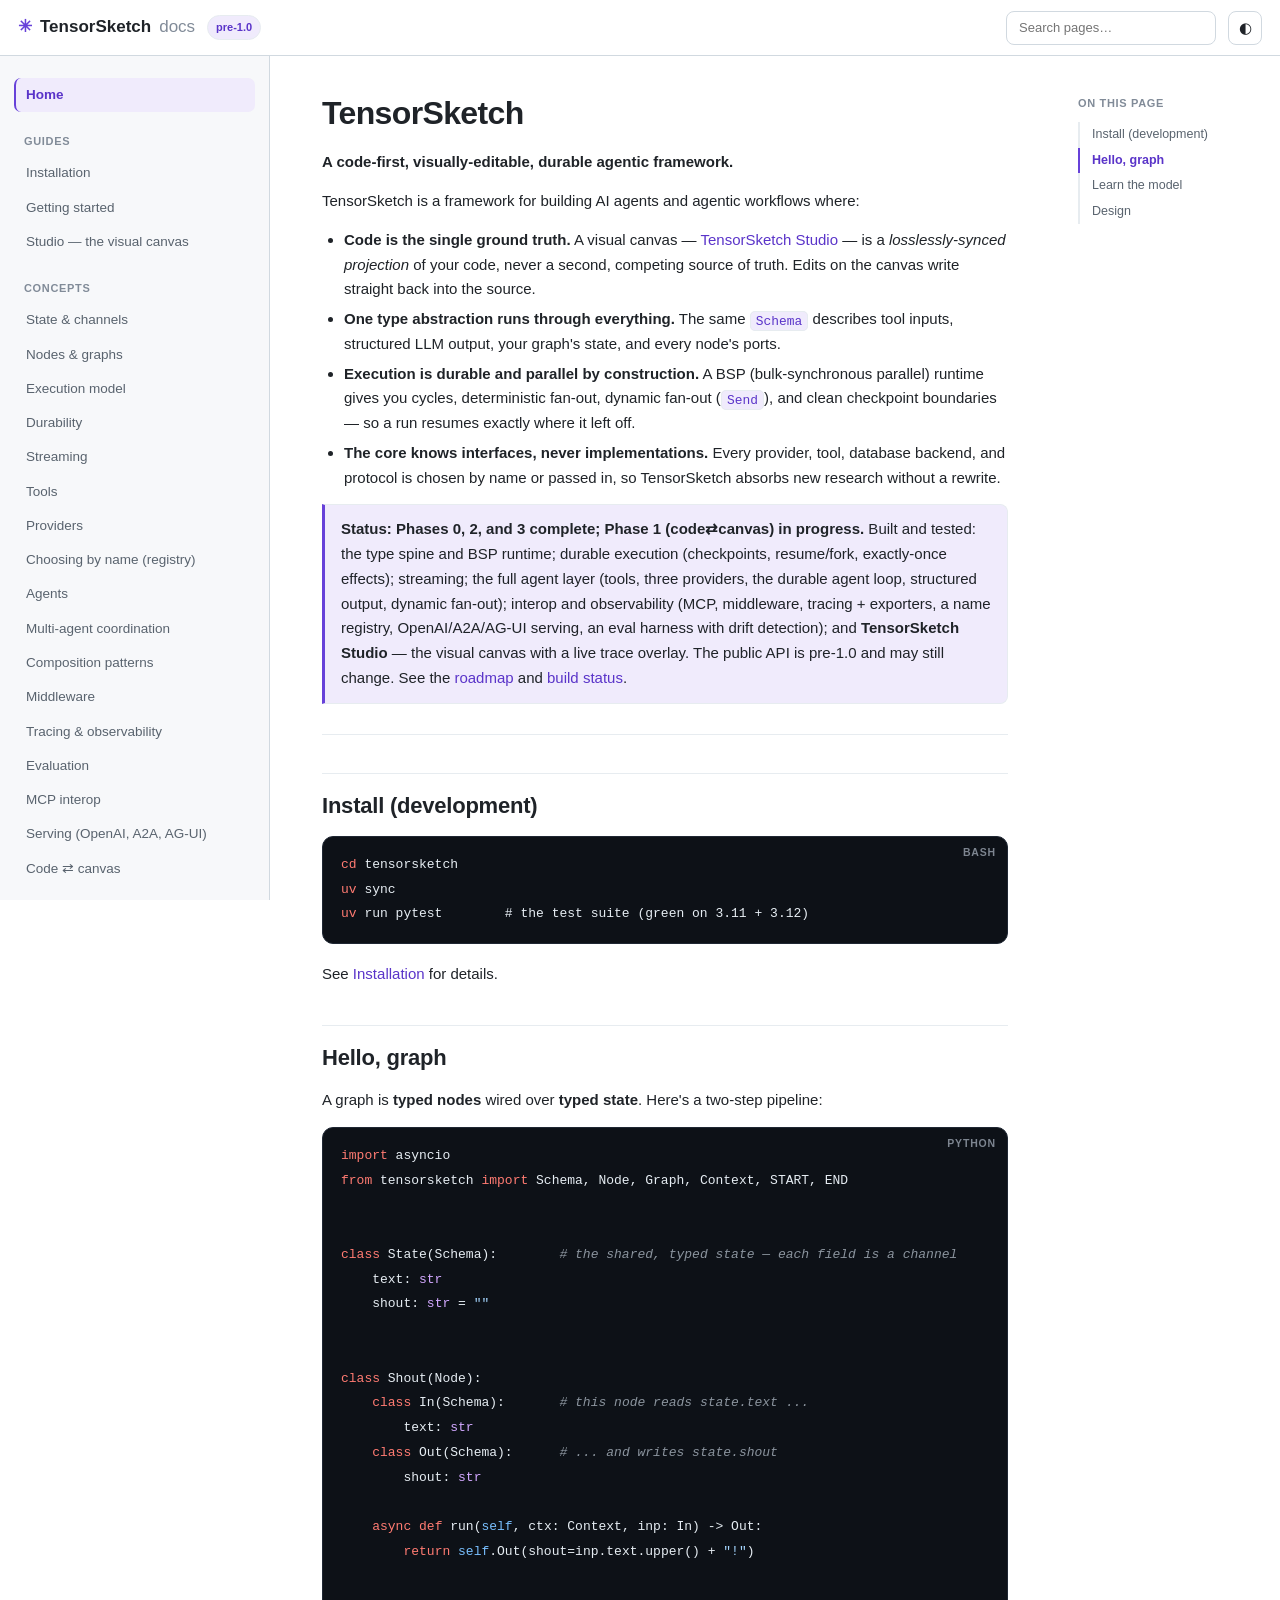
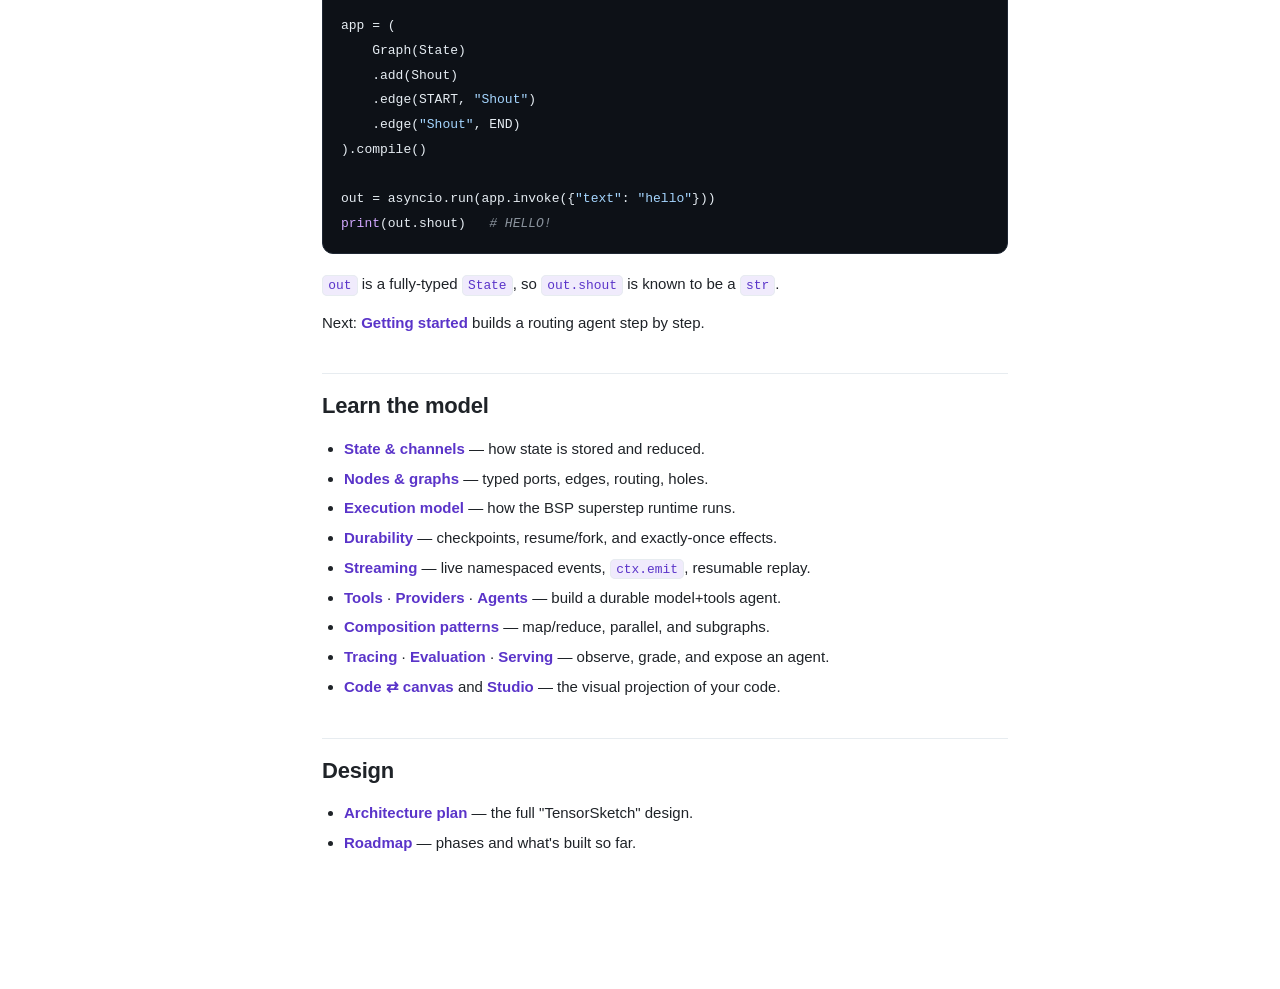
==== commit b314d419: "docs: redeploy tensorsketch.space/docs — Studio editing v2 Rebuild from tensorsketch-core docs: node" ====
--- a/docs/index.html
+++ b/docs/index.html
@@ -137,7 +137,6 @@
 <header class="topbar">
   <button class="menu" id="menu" aria-label="Menu">☰</button>
   <a class="brand" href="#index"><span class="logo">✳</span> TensorSketch <span class="brand-sub">docs</span></a>
-  <a href="/" title="Back to tensorsketch.space" style="color:var(--muted);text-decoration:none;font-size:12.5px;padding:4px 9px;border:1px solid var(--border);border-radius:7px;white-space:nowrap">← tensorsketch.space</a>
   <span class="pill">pre-1.0</span>
   <div class="spacer"></div>
   <input id="search" class="search" type="search" placeholder="Search pages…" autocomplete="off">
@@ -327,12 +326,12 @@
 # → TensorSketch Studio → http://127.0.0.1:8765   (editing examples/support_router.py)</code></pre></div>
 <p>Open the printed URL. The little bridge is stdlib-only and binds to localhost — it's a developer tool, not a service. It holds <strong>no state of its own</strong>: every load re-reads the file, every edit re-writes it.</p>
 <h2 id="guides-studio--what-you-see">What you see</h2>
-<ul><li><strong>Nodes</strong> as hand-drawn boxes — the node's name, its typed <strong>In</strong> ports (green, left) and <strong>Out</strong> ports (violet, right). A node whose body is an unfilled <code>Hole</code> is tinted and dashed with a <em>needs code</em> tag; the toolbar counts how many nodes still need code <strong>across the whole project</strong> — click it to list every hole (file, node, and its <code>Hole</code> message).</li><li><strong><code>start</code> / <code>end</code></strong> as pills.</li><li><strong>Edges</strong> — solid arrows for sequential edges; dashed blue arrows for conditional routes, labelled with the routing function and key (e.g. <code>route: billing</code>). A dynamic conditional with no static mapping shows a short <code>route → ?</code> stub, because its targets are decided at runtime.</li></ul>
+<ul><li><strong>Nodes</strong> as hand-drawn boxes — the node's name, its typed <strong>In</strong> ports (green, left) and <strong>Out</strong> ports (violet, right). A node whose body is an unfilled <code>Hole</code> is tinted and dashed with a <em>needs code</em> tag; the toolbar counts how many nodes still need code <strong>across the whole project</strong> — click it to list every hole (file, node, and its <code>Hole</code> message). Double-click a hole (like any node) and choose <strong>↪ open in code</strong> to jump straight to its stub.</li><li><strong><code>start</code> / <code>end</code></strong> as pills.</li><li><strong>Edges</strong> — solid arrows for sequential edges; dashed blue arrows for conditional routes, labelled with the routing function and key (e.g. <code>route: billing</code>). A dynamic conditional with no static mapping shows a short <code>route → ?</code> stub, because its targets are decided at runtime.</li></ul>
 <p>The layout is computed automatically (a layered DAG), so the graph is readable without manual arranging.</p>
 <h2 id="guides-studio--edit-the-graph">Edit the graph</h2>
-<p>Every edit changes the <strong>wiring</strong> — never a node body — and is written back immediately by the <a href="#concepts-code-and-canvas">code⇄canvas engine</a>:</p>
-<ul><li><strong>Create a node</strong> — click <strong>+ node</strong>, give it a name and (optionally) <code>In</code> / <code>Out</code> ports like <code>query: str, context: str</code>. Studio writes an idiomatic <code>class X(Node)</code> stub — a typed <a href="#guides-getting-started">hole</a> — into your file and drops the node on the canvas, unwired. Fill its body in code; drag from its right edge to connect it.</li><li><strong>Wire two nodes</strong> — drag from a node's right edge onto another node. A sequential edge is added and the file is updated.</li><li><strong>Move a node</strong> — drag the node's body to arrange it. Position is presentation, not part of the graph, so it's saved to a sidecar (<code>‹file›.py.layout.json</code>) next to your code — never in it. A node you haven't moved uses the automatic layout; drop the sidecar and you lose only the arrangement.</li><li><strong>Delete an edge</strong> — click the arrow to select it, then press &lt;kbd&gt;⌫&lt;/kbd&gt; / &lt;kbd&gt;Delete&lt;/kbd&gt;.</li><li><strong>Pan / zoom</strong> — drag the background; scroll to zoom; <em>reset view</em> reframes.</li></ul>
-<p>After each edit the canvas resyncs from the <strong>re-extracted</strong> code — so what you see is always exactly what the file now says. Node bodies, imports, and comments are preserved untouched; only the graph definition is rewritten, and it's rewritten in the <strong>same authoring style you used</strong> (fluent chain, statement-style calls, or the <code>&gt;&gt;</code> operators) rather than collapsing to one form.</p>
+<p>Every edit is written straight back into the file by the <a href="#concepts-code-and-canvas">code⇄canvas engine</a> — and it <strong>never touches a node's <code>run</code> body</strong>. What an edit <em>can</em> change is the wiring (edges) and a node's <strong>declaration</strong> — its name and its typed ports:</p>
+<ul><li><strong>Create a node</strong> — click <strong>+ node</strong>, give it a name and (optionally) <code>In</code> / <code>Out</code> ports like <code>query: str, context: str</code>. Studio writes an idiomatic <code>class X(Node)</code> stub — a typed <a href="#guides-getting-started">hole</a> — into your file and drops the node on the canvas, unwired. Fill its body in code; drag from its right edge to connect it.</li><li><strong>Wire two nodes</strong> — drag from a node's right edge onto another node. A sequential edge is added and the file is updated.</li><li><strong>Edit a node</strong> — <strong>double-click</strong> any node to open its editor. Rename it, change its <code>In</code> / <code>Out</code> ports, or delete it. A <strong>rename</strong> rewrites the <code>class</code> and every reference to it — wiring and router mappings alike — in a single save; a <strong>port change</strong> rewrites only that class's <code>In</code> / <code>Out</code> fields. Either way the node's <code>run</code> body is left exactly as you wrote it, because a stable node identity keeps a rename from being misread as delete-then-recreate.</li><li><strong>Delete a node</strong> — in that same editor, <strong>delete</strong> removes the node's <code>class</code> and prunes every edge that pointed at it. It asks first, since it deletes real code.</li><li><strong>Jump to a node's code</strong> — the editor's <strong>↪ open in code</strong> opens the node's <code>class</code> in your editor (VS Code / Cursor) at the right line — the quickest way to fill a hole's body.</li><li><strong>Move a node</strong> — drag the node's body to arrange it. Position is presentation, not part of the graph, so it's saved to a sidecar (<code>‹file›.py.layout.json</code>) next to your code — never in it. A node you haven't moved uses the automatic layout; drop the sidecar and you lose only the arrangement.</li><li><strong>Delete an edge</strong> — click the arrow to select it, then press &lt;kbd&gt;⌫&lt;/kbd&gt; / &lt;kbd&gt;Delete&lt;/kbd&gt;.</li><li><strong>Undo / redo</strong> — &lt;kbd&gt;⌘Z&lt;/kbd&gt; / &lt;kbd&gt;⇧⌘Z&lt;/kbd&gt; (&lt;kbd&gt;Ctrl&lt;/kbd&gt; on Windows / Linux) step through structural edits. History is <strong>lossless</strong>: undoing a node deletion restores its full <code>run</code> body, not a stub, because each step replays an exact prior snapshot of your file rather than a regenerated one.</li><li><strong>Pan / zoom</strong> — drag the background; scroll to zoom; <em>reset view</em> reframes.</li></ul>
+<p>After each edit the canvas resyncs from the <strong>re-extracted</strong> code — so what you see is always exactly what the file now says. Imports, comments, and every node's <code>run</code> body are preserved untouched; only the graph definition and the specific class you edited are rewritten, and the wiring is re-emitted in the <strong>same authoring style you used</strong> (fluent chain, statement-style calls, or the <code>&gt;&gt;</code> operators) rather than collapsing to one form.</p>
 <h2 id="guides-studio--live-trace-overlay">Live trace overlay</h2>
 <p>Click <strong>▶ live</strong> in the toolbar to watch a run light up on the graph — each node ringed by its status (green ok / red error) with a badge showing <strong>latency · cost · call count</strong>. It's the same code⇄canvas idea applied to observability: a <strong>read-only projection</strong> of the run's spans onto the nodes.</p>
 <p>This works <em>without</em> Studio holding any run state — which is the whole point of a stateless framework. Your agent runs in its <strong>own</strong> process and ships each finished span to the bridge; Studio just polls and paints, the way Grafana reads your metrics. Wire it with the trace fan-out:</p>
@@ -348,7 +347,7 @@
 <h2 id="guides-studio--just-the-aesthetic">Just the aesthetic</h2>
 <p>The look — hand-drawn shapes, muted ink, a calm canvas — is borrowed from Excalidraw. Everything else is TensorSketch: the blocks are typed nodes with real ports, the arrows are typed edges, and every gesture round-trips through your code.</p>
 <h2 id="guides-studio--scope">Scope</h2>
-<p>Today the Studio renders any graph, creates nodes from a palette, moves them (positions persist in a sidecar), adds/removes edges, and surfaces holes across the project — all through the round-trip, and every rewrite preserves your authoring style (fluent / statement / <code>&gt;&gt;</code>). That completes the code⇄canvas engine; see the <a href="#design-roadmap">roadmap</a> for what's next.</p></article>
+<p>Today the Studio renders any graph, creates nodes from a palette, <strong>renames</strong> them, <strong>edits their ports</strong>, and <strong>deletes</strong> them, moves them (positions persist in a sidecar), adds/removes edges, undoes and redoes across all of it, and surfaces holes across the project (with jump-to-code) — every change flowing through the round-trip, and every rewrite preserving your authoring style (fluent / statement / <code>&gt;&gt;</code>) and each node's body. That completes the code⇄canvas engine; see the <a href="#design-roadmap">roadmap</a> for what's next.</p></article>
 <article class="page" id="concepts-state-and-channels" hidden><h1>State &amp; channels</h1>
 <p>A TensorSketch graph has one piece of <strong>state</strong>, described by a <code>Schema</code>. But that state is not a plain dictionary — under the hood, <strong>each field is a channel</strong>. A channel owns one value and knows how to <em>fold in</em> new writes via a <strong>reducer</strong>. This is the mechanism that makes parallel execution well-defined: when several nodes write in the same step, the reducer decides how their writes combine.</p>
 <h2 id="concepts-state-and-channels--declaring-state">Declaring state</h2>
@@ -1130,7 +1129,7 @@
 <h2 id="concepts-code-and-canvas--what-round-trips-and-what-doesn-t">What round-trips, and what doesn't</h2>
 <p>Only two things round-trip between code and canvas:</p>
 <ul><li><strong>The wiring</strong> — which nodes connect to which (the <code>Graph(...).add(...).edge(...)</code> structure).</li><li><strong>The typed interfaces</strong> — each node's <code>In</code>/<code>Out</code> ports.</li></ul>
-<p><strong>Node bodies do not.</strong> A node's <code>run</code> method is opaque — the canvas draws the node as a box with its ports and never looks inside. This isn't a limitation to fix later; it's a computability necessity. "What are this node's outgoing edges?" is a semantic property of a Turing-complete program, which is undecidable (Rice's theorem). So TensorSketch keeps <em>wiring</em> a declarative, syntactic surface that can round-trip, and treats <em>bodies</em> as opaque. This is exactly why it works where "turn my arbitrary code into a diagram" tools don't.</p>
+<p><strong>Node bodies do not.</strong> A node's <code>run</code> method is opaque — the canvas draws the node as a box with its ports and never looks inside. This isn't a limitation to fix later; it's a computability necessity. "What are this node's outgoing edges?" is a semantic property of a Turing-complete program, which is undecidable (Rice's theorem). So TensorSketch keeps <em>wiring</em> a declarative, syntactic surface that can round-trip, and treats <em>bodies</em> as opaque. This is exactly why it works where "turn my arbitrary code into a diagram" tools don't. (You can still <em>edit</em> a node's declaration from the canvas — rename it, change its ports — but its <code>run</code> body is the one thing the canvas never rewrites.)</p>
 <h2 id="concepts-code-and-canvas--extraction">Extraction</h2>
 <div class="code" data-lang="python"><button class="copy">Copy</button><pre><code class="lang-python">from tensorsketch.canvas import extract
 
@@ -1152,17 +1151,21 @@
     print(f&quot;{hole.file}:{hole.line}  {hole.node}  — {hole.spec}&quot;)</code></pre></div>
 <p><code>find_holes(*paths)</code> walks files/directories for node classes still stubbed with <code>raise Hole(...)</code>, returning a <code>HoleRef</code> (file, node, the <code>Hole</code> message, line) for each. Unreadable or unparseable files are skipped, so a broken file elsewhere never hides the rest. The CLI wraps it — <code>python -m tensorsketch.canvas --holes src/</code> — and the <a href="#guides-studio">Studio</a> counts them in its toolbar (click to list them across the project).</p>
 <h2 id="concepts-code-and-canvas--write-back">Write-back</h2>
-<p>A canvas edit changes the <em>wiring</em> — add an edge, reroute, add a node — never a node body. So write-back edits the <code>GraphIR</code> and calls <code>reconstruct</code>:</p>
+<p>A canvas edit changes the <em>wiring</em> — add an edge, reroute, add a node — or a node's <em>declaration</em> (its name and ports), but <strong>never a node's <code>run</code> body</strong>. So write-back edits the <code>GraphIR</code> and calls <code>reconstruct</code>:</p>
 <div class="code" data-lang="python"><button class="copy">Copy</button><pre><code class="lang-python">from tensorsketch.canvas import extract, reconstruct
 from tensorsketch.canvas.ir import EdgeIR
 
 ir = extract(source)
 ir.edges.append(EdgeIR(source=&quot;Billing&quot;, target=&quot;Review&quot;, kind=&quot;sequential&quot;))  # a canvas edit
 new_source = reconstruct(source, ir)</code></pre></div>
-<p><code>reconstruct</code> regenerates the graph definition and drops any now-redundant wiring statements it folded in. Everything else — node classes and their bodies, imports, comments, unrelated code — is preserved <strong>byte-for-byte</strong>, because nothing else is touched.</p>
+<p><code>reconstruct</code> regenerates the graph definition and drops any now-redundant wiring statements it folded in. Everything the edit didn't name — other node classes and every <code>run</code> body, imports, comments, unrelated code — is preserved <strong>byte-for-byte</strong>, because nothing else is touched.</p>
 <p>Write-back is <strong>style-preserving</strong>: it detects how the source authored its wiring and re-emits in that same style, so the file reads the way you wrote it after a canvas edit:</p>
 <div class='table-wrap'><table><thead><tr><th>Authoring style</th><th>What write-back emits</th></tr></thead><tbody><tr><td><strong>fluent</strong> — <code>app = Graph(S).add(A).edge(x, y)</code> (one chained expression)</td><td>the same chain, re-indented for wherever it sits (module level or nested in a function)</td></tr><tr><td><strong>statement</strong> — <code>g = Graph(S)</code> then separate <code>g.add(A)</code> / <code>g.edge(x, y)</code> lines</td><td>a bare <code>g = Graph(S)</code> plus one statement per wiring op</td></tr><tr><td><strong>arrow</strong> — <code>a, b = g.nodes(A, B)</code> then <code>START &gt;&gt; a &gt;&gt; Router(...)</code></td><td><code>g.nodes(...)</code> handles and <code>&gt;&gt;</code> statements (linear runs merge into one <code>a &gt;&gt; b &gt;&gt; c</code> spine)</td></tr></tbody></table></div>
 <p>All three styles render from the same ordered wiring walk, so the edges come out in identical order whichever style is chosen — which is exactly what keeps the round-trip a list equality.</p>
+<h3 id="concepts-code-and-canvas--what-write-back-preserves-verbatim">What write-back preserves verbatim</h3>
+<p>Regenerating the builder chain never means <em>normalizing away</em> what you wrote. <code>reconstruct</code> re-emits the exact source you gave it for the parts the graph's shape doesn't pin down:</p>
+<ul><li><strong>Instance-form adds.</strong> <code>.add(Triage())</code> and <code>.add(SomeNode(provider))</code> come back with their constructor call intact — argument list and all — not collapsed to a bare class name.</li><li><strong>Router / loop predicates.</strong> An inline <code>lambda</code> router — <code>router(&quot;route&quot;, lambda s: …)</code> — is written back <strong>character-for-character</strong>, so the routing logic survives a canvas edit. (Its <em>targets</em> still can't be drawn — a dynamic route, as above — but the code that computes them is never disturbed.)</li><li><strong>Factory forms.</strong> A graph returned without a bound name — <code>return Graph(S).add(…)…</code> — is edited in place, rather than being treated as read-only.</li></ul>
+<p>These are the shapes real agent graphs actually use, so a canvas edit on a supervisor or a router lands cleanly instead of silently dropping a node or a predicate.</p>
 <h3 id="concepts-code-and-canvas--creating-a-node">Creating a node</h3>
 <p>Adding an edge is a pure-wiring change, but <em>creating</em> a node isn't — the new node needs a <code>class X(Node)</code> to exist. So when the IR names a node the source never defined (the canvas palette just made one), <code>reconstruct</code> <strong>synthesizes an idiomatic stub</strong> and inserts it above the graph builder:</p>
 <div class="code" data-lang="python"><button class="copy">Copy</button><pre><code class="lang-python">ir = extract(source)
@@ -1183,6 +1186,10 @@
     async def run(self, ctx: Context, inp: In) -&gt; Out:
         raise Hole(&quot;Escalate needs code&quot;)</code></pre></div>
 <p>The stub is born a <a href="#guides-getting-started">hole</a> — its typed interface is declared, its body is left for you to fill in code. A <code>from tensorsketch import Hole</code> is added if it isn't already imported. Crucially, the stub re-extracts to the <em>exact</em> <code>NodeIR</code> the canvas sent (<code>has_hole=True</code> and all), so the round-trip invariant still holds after a node is born on the canvas. Existing node classes are never touched — only genuinely new names are generated.</p>
+<h3 id="concepts-code-and-canvas--editing-a-node-rename-ports-delete">Editing a node (rename, ports, delete)</h3>
+<p>Creating and wiring are pure additions, but the canvas can also change or remove a node that already exists — and that needs a <strong>stable identity</strong>, so a rename isn't mistaken for "delete the old node, create a new one" (which would throw away your <code>run</code> body). Each <code>NodeIR</code> carries an <code>id</code> (its class name at extraction time) that the canvas holds fixed while you edit the <code>name</code> / <code>inputs</code> / <code>outputs</code>. Write-back diffs the incoming IR against a fresh <code>extract</code> of the file, keyed by <code>id</code>:</p>
+<ul><li><strong>rename</strong> (<code>id</code> matches, <code>name</code> changed) → rewrite <code>class &lt;old&gt;(Node)</code> → <code>class &lt;new&gt;(Node)</code> and every wiring reference to it, leaving the class <strong>body untouched</strong>;</li><li><strong>port edit</strong> (ports changed) → rewrite only that class's <code>In</code> / <code>Out</code> field block;</li><li><strong>delete</strong> (<code>id</code> gone from the IR) → remove the <code>class</code> and prune every edge and <code>.add(...)</code> that named it.</li></ul>
+<p>Each is a targeted rewrite of the specific <code>class</code>, composed with the wiring rewrite — so one save can carry several edits at once and still re-extract to exactly the graph the canvas holds. The Studio makes this <strong>lossless to undo</strong>: it snapshots the file's text before each edit, so undoing a delete restores the node's full body rather than a stub.</p>
 <p>The safety property is the <strong>round-trip invariant</strong>, enforced in CI:</p>
 <div class="code" data-lang="text"><button class="copy">Copy</button><pre><code class="lang-text">extract(reconstruct(extract(code))) == extract(code)</code></pre></div>
 <p>Re-extracting reconstructed code yields the identical graph. Within a style, reconstruct still <em>tidies</em> wiring without changing what the graph <em>is</em> — <code>.entry(x)</code> becomes <code>.edge(START, &quot;x&quot;)</code>, conditional mappings are normalized, and a fluent chain is cleanly re-indented. (Trade-off: a comment sitting on a folded wiring statement moves with it; comments on nodes, imports, and unrelated code are untouched.)</p>
